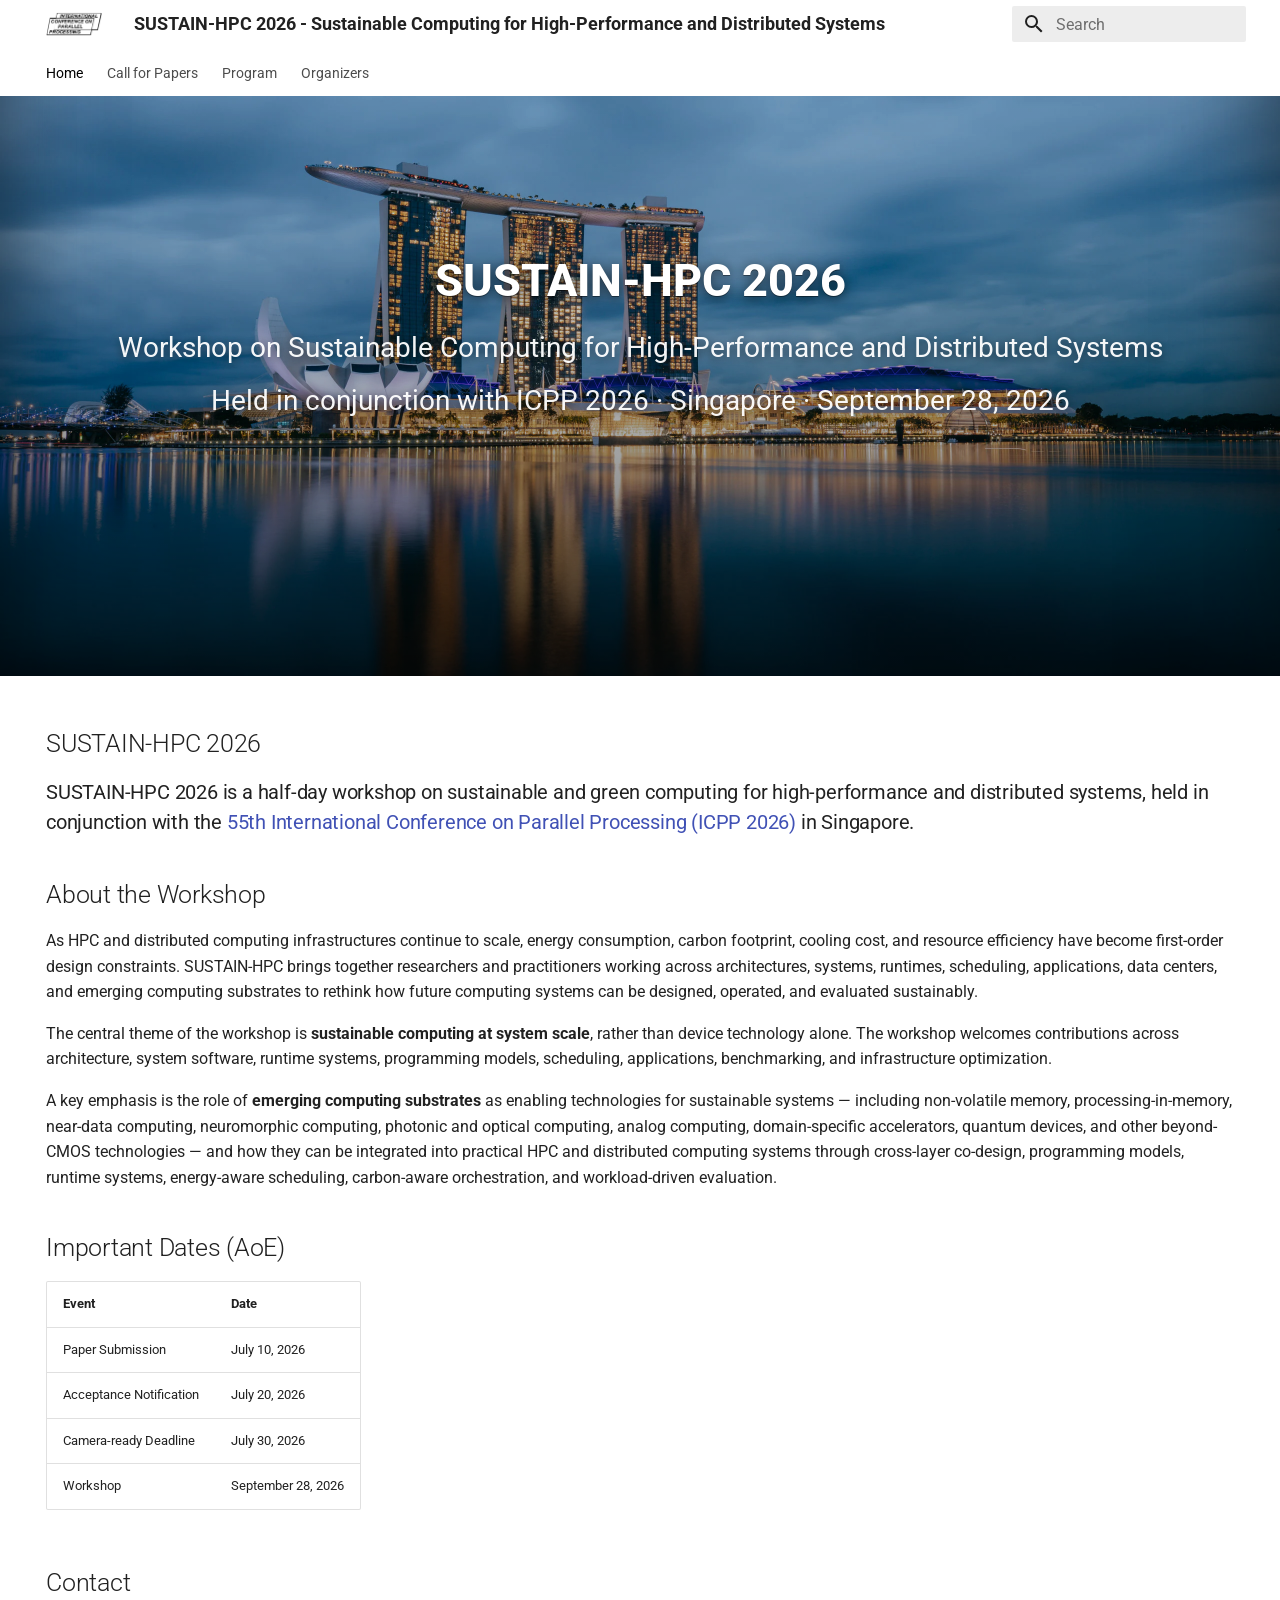
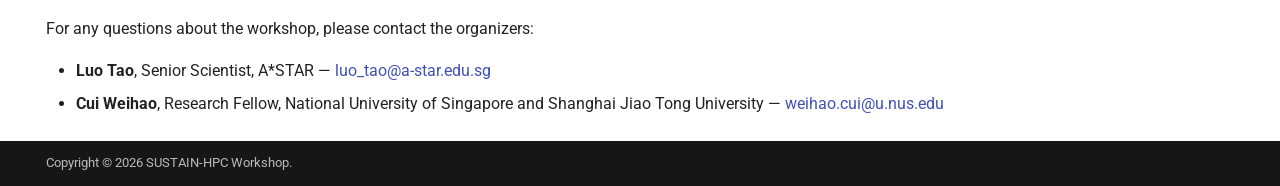
==== index.html @ 3d24f6f0 "Deployed 20ced2f with MkDocs version: 1.6.1" ====
<!doctype html>
<html lang="en" class="no-js">
  <head>
    
      <meta charset="utf-8">
      <meta name="viewport" content="width=device-width,initial-scale=1">
      
        <meta name="description" content="SUSTAIN-HPC 2026 - Workshop on Sustainable Computing for High-Performance and Distributed Systems, held in conjunction with ICPP 2026 in Singapore.">
      
      
        <meta name="author" content="SUSTAIN-HPC 2026 Organizers">
      
      
        <link rel="canonical" href="https://icpp2026.github.io/sustain-hpc-2026/">
      
      
      
        <link rel="next" href="call-for-papers/">
      
      
      <link rel="icon" href="assets/logo.ico">
      <meta name="generator" content="mkdocs-1.6.1, mkdocs-material-9.6.21">
    
    
      
        <title>SUSTAIN-HPC 2026 - Sustainable Computing for High-Performance and Distributed Systems</title>
      
    
    
      <link rel="stylesheet" href="assets/stylesheets/main.2a3383ac.min.css">
      
        
        <link rel="stylesheet" href="assets/stylesheets/palette.06af60db.min.css">
      
      


    
    
      
    
    
      
        
        
        <link rel="preconnect" href="https://fonts.gstatic.com" crossorigin>
        <link rel="stylesheet" href="https://fonts.googleapis.com/css?family=Roboto:300,300i,400,400i,700,700i%7CRoboto+Mono:400,400i,700,700i&display=fallback">
        <style>:root{--md-text-font:"Roboto";--md-code-font:"Roboto Mono"}</style>
      
    
    
      <link rel="stylesheet" href="assets/stylesheets/extra.css">
    
    <script>__md_scope=new URL(".",location),__md_hash=e=>[...e].reduce(((e,_)=>(e<<5)-e+_.charCodeAt(0)),0),__md_get=(e,_=localStorage,t=__md_scope)=>JSON.parse(_.getItem(t.pathname+"."+e)),__md_set=(e,_,t=localStorage,a=__md_scope)=>{try{t.setItem(a.pathname+"."+e,JSON.stringify(_))}catch(e){}}</script>
    
      

    
    
    
  
  
  <link rel="canonical" href="https://icpp2026.github.io/sustain-hpc-2026/" />

  
  <meta http-equiv="content-language" content="en" />
  <link rel="alternate" hreflang="en" href="https://icpp2026.github.io/sustain-hpc-2026/" />

  
  <meta name="description" content="SUSTAIN-HPC 2026 - Workshop on Sustainable Computing for High-Performance and Distributed Systems, held in conjunction with ICPP 2026 in Singapore." />
  <meta name="keywords" content="SUSTAIN-HPC, SUSTAIN-HPC 2026, sustainable computing, green computing, HPC, high performance computing, distributed systems, energy-efficient computing, carbon-aware computing, ICPP 2026, Singapore 2026" />
  <meta name="author" content="SUSTAIN-HPC 2026 Organizers" />
  <meta name="robots" content="index, follow, max-image-preview:large, max-snippet:-1, max-video-preview:-1" />

  
  <meta property="og:type" content="website" />
  <meta property="og:url" content="https://icpp2026.github.io/sustain-hpc-2026/" />
  <meta property="og:title" content="SUSTAIN-HPC 2026 - Sustainable Computing for High-Performance and Distributed Systems" />
  <meta property="og:description" content="SUSTAIN-HPC 2026 - Workshop on Sustainable Computing for High-Performance and Distributed Systems, held in conjunction with ICPP 2026 in Singapore." />
  <meta property="og:image" content="https://icpp2026.github.io/sustain-hpc-2026/assets/logo.png" />
  <meta property="og:site_name" content="SUSTAIN-HPC 2026" />
  <meta property="og:locale" content="en_US" />

  
  <meta name="twitter:card" content="summary_large_image" />
  <meta name="twitter:url" content="https://icpp2026.github.io/sustain-hpc-2026/" />
  <meta name="twitter:title" content="SUSTAIN-HPC 2026 - Sustainable Computing for High-Performance and Distributed Systems" />
  <meta name="twitter:description" content="SUSTAIN-HPC 2026 - Workshop on Sustainable Computing for High-Performance and Distributed Systems, held in conjunction with ICPP 2026 in Singapore." />
  <meta name="twitter:image" content="https://icpp2026.github.io/sustain-hpc-2026/assets/logo.png" />

  </head>
  
  
    
    
    
    
    
    <body dir="ltr" data-md-color-scheme="default" data-md-color-primary="white" data-md-color-accent="indigo">
  
    
    <input class="md-toggle" data-md-toggle="drawer" type="checkbox" id="__drawer" autocomplete="off">
    <input class="md-toggle" data-md-toggle="search" type="checkbox" id="__search" autocomplete="off">
    <label class="md-overlay" for="__drawer"></label>
    <div data-md-component="skip">
      
        
        <a href="#sustain-hpc-2026" class="md-skip">
          Skip to content
        </a>
      
    </div>
    <div data-md-component="announce">
      
    </div>
    
    
      

  

<header class="md-header md-header--shadow md-header--lifted" data-md-component="header">
  <nav class="md-header__inner md-grid" aria-label="Header">
    <a href="." title="SUSTAIN-HPC 2026 - Sustainable Computing for High-Performance and Distributed Systems" class="md-header__button md-logo" aria-label="SUSTAIN-HPC 2026 - Sustainable Computing for High-Performance and Distributed Systems" data-md-component="logo">
      
  <img src="assets/logo.png" alt="logo">

    </a>
    <label class="md-header__button md-icon" for="__drawer">
      
      <svg xmlns="http://www.w3.org/2000/svg" viewBox="0 0 24 24"><path d="M3 6h18v2H3zm0 5h18v2H3zm0 5h18v2H3z"/></svg>
    </label>
    <div class="md-header__title" data-md-component="header-title">
      <div class="md-header__ellipsis">
        <div class="md-header__topic">
          <span class="md-ellipsis">
            SUSTAIN-HPC 2026 - Sustainable Computing for High-Performance and Distributed Systems
          </span>
        </div>
        <div class="md-header__topic" data-md-component="header-topic">
          <span class="md-ellipsis">
            
              Home
            
          </span>
        </div>
      </div>
    </div>
    
      
    
    
    
    
      
      
        <label class="md-header__button md-icon" for="__search">
          
          <svg xmlns="http://www.w3.org/2000/svg" viewBox="0 0 24 24"><path d="M9.5 3A6.5 6.5 0 0 1 16 9.5c0 1.61-.59 3.09-1.56 4.23l.27.27h.79l5 5-1.5 1.5-5-5v-.79l-.27-.27A6.52 6.52 0 0 1 9.5 16 6.5 6.5 0 0 1 3 9.5 6.5 6.5 0 0 1 9.5 3m0 2C7 5 5 7 5 9.5S7 14 9.5 14 14 12 14 9.5 12 5 9.5 5"/></svg>
        </label>
        <div class="md-search" data-md-component="search" role="dialog">
  <label class="md-search__overlay" for="__search"></label>
  <div class="md-search__inner" role="search">
    <form class="md-search__form" name="search">
      <input type="text" class="md-search__input" name="query" aria-label="Search" placeholder="Search" autocapitalize="off" autocorrect="off" autocomplete="off" spellcheck="false" data-md-component="search-query" required>
      <label class="md-search__icon md-icon" for="__search">
        
        <svg xmlns="http://www.w3.org/2000/svg" viewBox="0 0 24 24"><path d="M9.5 3A6.5 6.5 0 0 1 16 9.5c0 1.61-.59 3.09-1.56 4.23l.27.27h.79l5 5-1.5 1.5-5-5v-.79l-.27-.27A6.52 6.52 0 0 1 9.5 16 6.5 6.5 0 0 1 3 9.5 6.5 6.5 0 0 1 9.5 3m0 2C7 5 5 7 5 9.5S7 14 9.5 14 14 12 14 9.5 12 5 9.5 5"/></svg>
        
        <svg xmlns="http://www.w3.org/2000/svg" viewBox="0 0 24 24"><path d="M20 11v2H8l5.5 5.5-1.42 1.42L4.16 12l7.92-7.92L13.5 5.5 8 11z"/></svg>
      </label>
      <nav class="md-search__options" aria-label="Search">
        
        <button type="reset" class="md-search__icon md-icon" title="Clear" aria-label="Clear" tabindex="-1">
          
          <svg xmlns="http://www.w3.org/2000/svg" viewBox="0 0 24 24"><path d="M19 6.41 17.59 5 12 10.59 6.41 5 5 6.41 10.59 12 5 17.59 6.41 19 12 13.41 17.59 19 19 17.59 13.41 12z"/></svg>
        </button>
      </nav>
      
        <div class="md-search__suggest" data-md-component="search-suggest"></div>
      
    </form>
    <div class="md-search__output">
      <div class="md-search__scrollwrap" tabindex="0" data-md-scrollfix>
        <div class="md-search-result" data-md-component="search-result">
          <div class="md-search-result__meta">
            Initializing search
          </div>
          <ol class="md-search-result__list" role="presentation"></ol>
        </div>
      </div>
    </div>
  </div>
</div>
      
    
    
  </nav>
  
    
      
<nav class="md-tabs" aria-label="Tabs" data-md-component="tabs">
  <div class="md-grid">
    <ul class="md-tabs__list">
      
        
  
  
  
    
  
  
    <li class="md-tabs__item md-tabs__item--active">
      <a href="." class="md-tabs__link">
        
  
  
    
  
  Home

      </a>
    </li>
  

      
        
  
  
  
  
    <li class="md-tabs__item">
      <a href="call-for-papers/" class="md-tabs__link">
        
  
  
    
  
  Call for Papers

      </a>
    </li>
  

      
        
  
  
  
  
    <li class="md-tabs__item">
      <a href="program/" class="md-tabs__link">
        
  
  
    
  
  Program

      </a>
    </li>
  

      
        
  
  
  
  
    <li class="md-tabs__item">
      <a href="organizers/" class="md-tabs__link">
        
  
  
    
  
  Organizers

      </a>
    </li>
  

      
    </ul>
  </div>
</nav>
    
  
</header>
    
    <div class="md-container" data-md-component="container">
      
      
  
        
      
  <style>
    .md-tabs {
      color: black;
      background-color: initial;
      border-bottom: none !important;
    }
  </style>
  <section class="hero">
    <img class="hero__image" src="assets/imgs/hero1.webp" alt="SUSTAIN-HPC 2026 hero image" />
    <div class="hero__overlay">
      <h1 class="hero__title">SUSTAIN-HPC 2026</h1>
      <p class="hero__subtitle">Workshop on Sustainable Computing for High-Performance and Distributed Systems</p>
      <p class="hero__subtitle">Held in conjunction with ICPP 2026 &middot; Singapore &middot; September 28, 2026</p>
    </div>
  </section>

      <main class="md-main" data-md-component="main">
        <div class="md-main__inner md-grid">
          
            
              
                
              
              <div class="md-sidebar md-sidebar--primary" data-md-component="sidebar" data-md-type="navigation" hidden>
                <div class="md-sidebar__scrollwrap">
                  <div class="md-sidebar__inner">
                    


  


<nav class="md-nav md-nav--primary md-nav--lifted" aria-label="Navigation" data-md-level="0">
  <label class="md-nav__title" for="__drawer">
    <a href="." title="SUSTAIN-HPC 2026 - Sustainable Computing for High-Performance and Distributed Systems" class="md-nav__button md-logo" aria-label="SUSTAIN-HPC 2026 - Sustainable Computing for High-Performance and Distributed Systems" data-md-component="logo">
      
  <img src="assets/logo.png" alt="logo">

    </a>
    SUSTAIN-HPC 2026 - Sustainable Computing for High-Performance and Distributed Systems
  </label>
  
  <ul class="md-nav__list" data-md-scrollfix>
    
      
      
  
  
    
  
  
  
    <li class="md-nav__item md-nav__item--active">
      
      <input class="md-nav__toggle md-toggle" type="checkbox" id="__toc">
      
      
      
        <label class="md-nav__link md-nav__link--active" for="__toc">
          
  
  
  <span class="md-ellipsis">
    Home
    
  </span>
  

          <span class="md-nav__icon md-icon"></span>
        </label>
      
      <a href="." class="md-nav__link md-nav__link--active">
        
  
  
  <span class="md-ellipsis">
    Home
    
  </span>
  

      </a>
      
        

<nav class="md-nav md-nav--secondary" aria-label="Table of contents">
  
  
  
  
    <label class="md-nav__title" for="__toc">
      <span class="md-nav__icon md-icon"></span>
      Table of contents
    </label>
    <ul class="md-nav__list" data-md-component="toc" data-md-scrollfix>
      
        <li class="md-nav__item">
  <a href="#sustain-hpc-2026" class="md-nav__link">
    <span class="md-ellipsis">
      SUSTAIN-HPC 2026
    </span>
  </a>
  
    <nav class="md-nav" aria-label="SUSTAIN-HPC 2026">
      <ul class="md-nav__list">
        
          <li class="md-nav__item">
  <a href="#[base64]" class="md-nav__link">
    <span class="md-ellipsis">
      SUSTAIN-HPC 2026 is a half-day workshop on sustainable and green computing for high-performance and distributed systems, held in conjunction with the 55th International Conference on Parallel Processing (ICPP 2026) in Singapore.
    </span>
  </a>
  
</li>
        
      </ul>
    </nav>
  
</li>
      
        <li class="md-nav__item">
  <a href="#about-the-workshop" class="md-nav__link">
    <span class="md-ellipsis">
      About the Workshop
    </span>
  </a>
  
</li>
      
        <li class="md-nav__item">
  <a href="#important-dates-aoe" class="md-nav__link">
    <span class="md-ellipsis">
      Important Dates (AoE)
    </span>
  </a>
  
</li>
      
        <li class="md-nav__item">
  <a href="#contact" class="md-nav__link">
    <span class="md-ellipsis">
      Contact
    </span>
  </a>
  
</li>
      
    </ul>
  
</nav>
      
    </li>
  

    
      
      
  
  
  
  
    <li class="md-nav__item">
      <a href="call-for-papers/" class="md-nav__link">
        
  
  
  <span class="md-ellipsis">
    Call for Papers
    
  </span>
  

      </a>
    </li>
  

    
      
      
  
  
  
  
    <li class="md-nav__item">
      <a href="program/" class="md-nav__link">
        
  
  
  <span class="md-ellipsis">
    Program
    
  </span>
  

      </a>
    </li>
  

    
      
      
  
  
  
  
    <li class="md-nav__item">
      <a href="organizers/" class="md-nav__link">
        
  
  
  <span class="md-ellipsis">
    Organizers
    
  </span>
  

      </a>
    </li>
  

    
  </ul>
</nav>
                  </div>
                </div>
              </div>
            
            
              
                
              
              <div class="md-sidebar md-sidebar--secondary" data-md-component="sidebar" data-md-type="toc" hidden>
                <div class="md-sidebar__scrollwrap">
                  <div class="md-sidebar__inner">
                    

<nav class="md-nav md-nav--secondary" aria-label="Table of contents">
  
  
  
  
    <label class="md-nav__title" for="__toc">
      <span class="md-nav__icon md-icon"></span>
      Table of contents
    </label>
    <ul class="md-nav__list" data-md-component="toc" data-md-scrollfix>
      
        <li class="md-nav__item">
  <a href="#sustain-hpc-2026" class="md-nav__link">
    <span class="md-ellipsis">
      SUSTAIN-HPC 2026
    </span>
  </a>
  
    <nav class="md-nav" aria-label="SUSTAIN-HPC 2026">
      <ul class="md-nav__list">
        
          <li class="md-nav__item">
  <a href="#[base64]" class="md-nav__link">
    <span class="md-ellipsis">
      SUSTAIN-HPC 2026 is a half-day workshop on sustainable and green computing for high-performance and distributed systems, held in conjunction with the 55th International Conference on Parallel Processing (ICPP 2026) in Singapore.
    </span>
  </a>
  
</li>
        
      </ul>
    </nav>
  
</li>
      
        <li class="md-nav__item">
  <a href="#about-the-workshop" class="md-nav__link">
    <span class="md-ellipsis">
      About the Workshop
    </span>
  </a>
  
</li>
      
        <li class="md-nav__item">
  <a href="#important-dates-aoe" class="md-nav__link">
    <span class="md-ellipsis">
      Important Dates (AoE)
    </span>
  </a>
  
</li>
      
        <li class="md-nav__item">
  <a href="#contact" class="md-nav__link">
    <span class="md-ellipsis">
      Contact
    </span>
  </a>
  
</li>
      
    </ul>
  
</nav>
                  </div>
                </div>
              </div>
            
          
          
            <div class="md-content" data-md-component="content">
              <article class="md-content__inner md-typeset">
                
                  
  




  <h1>Home</h1>

<div>
<h2 class="landingpage-heading" id="sustain-hpc-2026">SUSTAIN-HPC 2026</h2>
<h3 id="[base64]">SUSTAIN-HPC 2026 is a half-day workshop on sustainable and green computing for high-performance and distributed systems, held in conjunction with the <a href="https://icpp2026.github.io/" target="_blank">55th International Conference on Parallel Processing (ICPP 2026)</a> in Singapore.</h3>
</div>
<div>
<h2 id="about-the-workshop">About the Workshop</h2>
<p>As HPC and distributed computing infrastructures continue to scale, energy consumption, carbon footprint, cooling cost, and resource efficiency have become first-order design constraints. SUSTAIN-HPC brings together researchers and practitioners working across architectures, systems, runtimes, scheduling, applications, data centers, and emerging computing substrates to rethink how future computing systems can be designed, operated, and evaluated sustainably.</p>
<p>The central theme of the workshop is <strong>sustainable computing at system scale</strong>, rather than device technology alone. The workshop welcomes contributions across architecture, system software, runtime systems, programming models, scheduling, applications, benchmarking, and infrastructure optimization.</p>
<p>A key emphasis is the role of <strong>emerging computing substrates</strong> as enabling technologies for sustainable systems — including non-volatile memory, processing-in-memory, near-data computing, neuromorphic computing, photonic and optical computing, analog computing, domain-specific accelerators, quantum devices, and other beyond-CMOS technologies — and how they can be integrated into practical HPC and distributed computing systems through cross-layer co-design, programming models, runtime systems, energy-aware scheduling, carbon-aware orchestration, and workload-driven evaluation.</p>
</div>
<div>
<h2 id="important-dates-aoe">Important Dates (AoE)</h2>
<table>
<thead>
<tr>
<th>Event</th>
<th>Date</th>
</tr>
</thead>
<tbody>
<tr>
<td>Paper Submission</td>
<td>July 10, 2026</td>
</tr>
<tr>
<td>Acceptance Notification</td>
<td>July 20, 2026</td>
</tr>
<tr>
<td>Camera-ready Deadline</td>
<td>July 30, 2026</td>
</tr>
<tr>
<td>Workshop</td>
<td>September 28, 2026</td>
</tr>
</tbody>
</table>
</div>
<div>
<h2 id="contact">Contact</h2>
<p>For any questions about the workshop, please contact the organizers:</p>
<ul>
<li><strong>Luo Tao</strong>, Senior Scientist, A*STAR — <a href="mailto:luo_tao@a-star.edu.sg">luo_tao@a-star.edu.sg</a></li>
<li><strong>Cui Weihao</strong>, Research Fellow, National University of Singapore and Shanghai Jiao Tong University — <a href="mailto:weihao.cui@u.nus.edu">weihao.cui@u.nus.edu</a></li>
</ul>
</div>







  
  




  



                
              </article>
            </div>
          
          
<script>var target=document.getElementById(location.hash.slice(1));target&&target.name&&(target.checked=target.name.startsWith("__tabbed_"))</script>
        </div>
        
          <button type="button" class="md-top md-icon" data-md-component="top" hidden>
  
  <svg xmlns="http://www.w3.org/2000/svg" viewBox="0 0 24 24"><path d="M13 20h-2V8l-5.5 5.5-1.42-1.42L12 4.16l7.92 7.92-1.42 1.42L13 8z"/></svg>
  Back to top
</button>
        
      </main>
      
  
        <footer class="md-footer">
  
  <div class="md-footer-meta md-typeset">
    <div class="md-footer-meta__inner md-grid">
      <div class="md-copyright">
  
    <div class="md-copyright__highlight">
      Copyright &copy; 2026 SUSTAIN-HPC Workshop.
    </div>
  
  
</div>
      
    </div>
  </div>
</footer>
      

    </div>
    <div class="md-dialog" data-md-component="dialog">
      <div class="md-dialog__inner md-typeset"></div>
    </div>
    
      <div class="md-progress" data-md-component="progress" role="progressbar"></div>
    
    
    
      
      <script id="__config" type="application/json">{"base": ".", "features": ["navigation.tabs", "navigation.sections", "navigation.expand", "navigation.path", "navigation.prune", "navigation.indexes", "navigation.tabs.sticky", "navigation.top", "navigation.instant", "navigation.instant.prefetch", "navigation.instant.progress", "search.suggest"], "search": "assets/javascripts/workers/search.973d3a69.min.js", "tags": null, "translations": {"clipboard.copied": "Copied to clipboard", "clipboard.copy": "Copy to clipboard", "search.result.more.one": "1 more on this page", "search.result.more.other": "# more on this page", "search.result.none": "No matching documents", "search.result.one": "1 matching document", "search.result.other": "# matching documents", "search.result.placeholder": "Type to start searching", "search.result.term.missing": "Missing", "select.version": "Select version"}, "version": null}</script>
    
    
      <script src="assets/javascripts/bundle.f55a23d4.min.js"></script>
      
    
  </body>
</html>
---- assets/stylesheets/main.2a3383ac.min.css ----
@charset "UTF-8";html{-webkit-text-size-adjust:none;-moz-text-size-adjust:none;text-size-adjust:none;box-sizing:border-box}*,:after,:before{box-sizing:inherit}@media (prefers-reduced-motion){*,:after,:before{transition:none!important}}body{margin:0}a,button,input,label{-webkit-tap-highlight-color:transparent}a{color:inherit;text-decoration:none}hr{border:0;box-sizing:initial;display:block;height:.05rem;overflow:visible;padding:0}small{font-size:80%}sub,sup{line-height:1em}img{border-style:none}table{border-collapse:initial;border-spacing:0}td,th{font-weight:400;vertical-align:top}button{background:#0000;border:0;font-family:inherit;font-size:inherit;margin:0;padding:0}input{border:0;outline:none}:root{--md-primary-fg-color:#4051b5;--md-primary-fg-color--light:#5d6cc0;--md-primary-fg-color--dark:#303fa1;--md-primary-bg-color:#fff;--md-primary-bg-color--light:#ffffffb3;--md-accent-fg-color:#526cfe;--md-accent-fg-color--transparent:#526cfe1a;--md-accent-bg-color:#fff;--md-accent-bg-color--light:#ffffffb3}[data-md-color-scheme=default]{color-scheme:light}[data-md-color-scheme=default] img[src$="#gh-dark-mode-only"],[data-md-color-scheme=default] img[src$="#only-dark"]{display:none}:root,[data-md-color-scheme=default]{--md-hue:225deg;--md-default-fg-color:#000000de;--md-default-fg-color--light:#0000008a;--md-default-fg-color--lighter:#00000052;--md-default-fg-color--lightest:#00000012;--md-default-bg-color:#fff;--md-default-bg-color--light:#ffffffb3;--md-default-bg-color--lighter:#ffffff4d;--md-default-bg-color--lightest:#ffffff1f;--md-code-fg-color:#36464e;--md-code-bg-color:#f5f5f5;--md-code-hl-color:#4287ff;--md-code-hl-color--light:#4287ff1a;--md-code-hl-number-color:#d52a2a;--md-code-hl-special-color:#db1457;--md-code-hl-function-color:#a846b9;--md-code-hl-constant-color:#6e59d9;--md-code-hl-keyword-color:#3f6ec6;--md-code-hl-string-color:#1c7d4d;--md-code-hl-name-color:var(--md-code-fg-color);--md-code-hl-operator-color:var(--md-default-fg-color--light);--md-code-hl-punctuation-color:var(--md-default-fg-color--light);--md-code-hl-comment-color:var(--md-default-fg-color--light);--md-code-hl-generic-color:var(--md-default-fg-color--light);--md-code-hl-variable-color:var(--md-default-fg-color--light);--md-typeset-color:var(--md-default-fg-color);--md-typeset-a-color:var(--md-primary-fg-color);--md-typeset-del-color:#f5503d26;--md-typeset-ins-color:#0bd57026;--md-typeset-kbd-color:#fafafa;--md-typeset-kbd-accent-color:#fff;--md-typeset-kbd-border-color:#b8b8b8;--md-typeset-mark-color:#ffff0080;--md-typeset-table-color:#0000001f;--md-typeset-table-color--light:rgba(0,0,0,.035);--md-admonition-fg-color:var(--md-default-fg-color);--md-admonition-bg-color:var(--md-default-bg-color);--md-warning-fg-color:#000000de;--md-warning-bg-color:#ff9;--md-footer-fg-color:#fff;--md-footer-fg-color--light:#ffffffb3;--md-footer-fg-color--lighter:#ffffff73;--md-footer-bg-color:#000000de;--md-footer-bg-color--dark:#00000052;--md-shadow-z1:0 0.2rem 0.5rem #0000000d,0 0 0.05rem #0000001a;--md-shadow-z2:0 0.2rem 0.5rem #0000001a,0 0 0.05rem #00000040;--md-shadow-z3:0 0.2rem 0.5rem #0003,0 0 0.05rem #00000059}.md-icon svg{fill:currentcolor;display:block;height:1.2rem;width:1.2rem}body{-webkit-font-smoothing:antialiased;-moz-osx-font-smoothing:grayscale;--md-text-font-family:var(--md-text-font,_),-apple-system,BlinkMacSystemFont,Helvetica,Arial,sans-serif;--md-code-font-family:var(--md-code-font,_),SFMono-Regular,Consolas,Menlo,monospace}aside,body,input{font-feature-settings:"kern","liga";color:var(--md-typeset-color);font-family:var(--md-text-font-family)}code,kbd,pre{font-feature-settings:"kern";font-family:var(--md-code-font-family)}:root{--md-typeset-table-sort-icon:url('data:image/svg+xml;charset=utf-8,<svg xmlns="http://www.w3.org/2000/svg" viewBox="0 0 24 24"><path d="m18 21-4-4h3V7h-3l4-4 4 4h-3v10h3M2 19v-2h10v2M2 13v-2h7v2M2 7V5h4v2z"/></svg>');--md-typeset-table-sort-icon--asc:url('data:image/svg+xml;charset=utf-8,<svg xmlns="http://www.w3.org/2000/svg" viewBox="0 0 24 24"><path d="M19 17h3l-4 4-4-4h3V3h2M2 17h10v2H2M6 5v2H2V5m0 6h7v2H2z"/></svg>');--md-typeset-table-sort-icon--desc:url('data:image/svg+xml;charset=utf-8,<svg xmlns="http://www.w3.org/2000/svg" viewBox="0 0 24 24"><path d="M19 7h3l-4-4-4 4h3v14h2M2 17h10v2H2M6 5v2H2V5m0 6h7v2H2z"/></svg>')}.md-typeset{-webkit-print-color-adjust:exact;color-adjust:exact;font-size:.8rem;line-height:1.6;overflow-wrap:break-word}@media print{.md-typeset{font-size:.68rem}}.md-typeset blockquote,.md-typeset dl,.md-typeset figure,.md-typeset ol,.md-typeset pre,.md-typeset ul{margin-bottom:1em;margin-top:1em}.md-typeset h1{color:var(--md-default-fg-color--light);font-size:2em;line-height:1.3;margin:0 0 1.25em}.md-typeset h1,.md-typeset h2{font-weight:300;letter-spacing:-.01em}.md-typeset h2{font-size:1.5625em;line-height:1.4;margin:1.6em 0 .64em}.md-typeset h3{font-size:1.25em;font-weight:400;letter-spacing:-.01em;line-height:1.5;margin:1.6em 0 .8em}.md-typeset h2+h3{margin-top:.8em}.md-typeset h4{font-weight:700;letter-spacing:-.01em;margin:1em 0}.md-typeset h5,.md-typeset h6{color:var(--md-default-fg-color--light);font-size:.8em;font-weight:700;letter-spacing:-.01em;margin:1.25em 0}.md-typeset h5{text-transform:uppercase}.md-typeset h5 code{text-transform:none}.md-typeset hr{border-bottom:.05rem solid var(--md-default-fg-color--lightest);display:flow-root;margin:1.5em 0}.md-typeset a{color:var(--md-typeset-a-color);word-break:break-word}.md-typeset a,.md-typeset a:before{transition:color 125ms}.md-typeset a:focus,.md-typeset a:hover{color:var(--md-accent-fg-color)}.md-typeset a:focus code,.md-typeset a:hover code{background-color:var(--md-accent-fg-color--transparent)}.md-typeset a code{color:currentcolor;transition:background-color 125ms}.md-typeset a.focus-visible{outline-color:var(--md-accent-fg-color);outline-offset:.2rem}.md-typeset code,.md-typeset kbd,.md-typeset pre{color:var(--md-code-fg-color);direction:ltr;font-variant-ligatures:none}@media print{.md-typeset code,.md-typeset kbd,.md-typeset pre{white-space:pre-wrap}}.md-typeset code{background-color:var(--md-code-bg-color);border-radius:.1rem;-webkit-box-decoration-break:clone;box-decoration-break:clone;font-size:.85em;padding:0 .2941176471em;word-break:break-word}.md-typeset code:not(.focus-visible){-webkit-tap-highlight-color:transparent;outline:none}.md-typeset pre{display:flow-root;line-height:1.4;position:relative}.md-typeset pre>code{-webkit-box-decoration-break:slice;box-decoration-break:slice;box-shadow:none;display:block;margin:0;outline-color:var(--md-accent-fg-color);overflow:auto;padding:.7720588235em 1.1764705882em;scrollbar-color:var(--md-default-fg-color--lighter) #0000;scrollbar-width:thin;touch-action:auto;word-break:normal}.md-typeset pre>code:hover{scrollbar-color:var(--md-accent-fg-color) #0000}.md-typeset pre>code::-webkit-scrollbar{height:.2rem;width:.2rem}.md-typeset pre>code::-webkit-scrollbar-thumb{background-color:var(--md-default-fg-color--lighter)}.md-typeset pre>code::-webkit-scrollbar-thumb:hover{background-color:var(--md-accent-fg-color)}.md-typeset kbd{background-color:var(--md-typeset-kbd-color);border-radius:.1rem;box-shadow:0 .1rem 0 .05rem var(--md-typeset-kbd-border-color),0 .1rem 0 var(--md-typeset-kbd-border-color),0 -.1rem .2rem var(--md-typeset-kbd-accent-color) inset;color:var(--md-default-fg-color);display:inline-block;font-size:.75em;padding:0 .6666666667em;vertical-align:text-top;word-break:break-word}.md-typeset mark{background-color:var(--md-typeset-mark-color);-webkit-box-decoration-break:clone;box-decoration-break:clone;color:inherit;word-break:break-word}.md-typeset abbr{border-bottom:.05rem dotted var(--md-default-fg-color--light);cursor:help;text-decoration:none}.md-typeset small{opacity:.75}[dir=ltr] .md-typeset sub,[dir=ltr] .md-typeset sup{margin-left:.078125em}[dir=rtl] .md-typeset sub,[dir=rtl] .md-typeset sup{margin-right:.078125em}[dir=ltr] .md-typeset blockquote{padding-left:.6rem}[dir=rtl] .md-typeset blockquote{padding-right:.6rem}[dir=ltr] .md-typeset blockquote{border-left:.2rem solid var(--md-default-fg-color--lighter)}[dir=rtl] .md-typeset blockquote{border-right:.2rem solid var(--md-default-fg-color--lighter)}.md-typeset blockquote{color:var(--md-default-fg-color--light);margin-left:0;margin-right:0}.md-typeset ul{list-style-type:disc}.md-typeset ul[type]{list-style-type:revert-layer}[dir=ltr] .md-typeset ol,[dir=ltr] .md-typeset ul{margin-left:.625em}[dir=rtl] .md-typeset ol,[dir=rtl] .md-typeset ul{margin-right:.625em}.md-typeset ol,.md-typeset ul{padding:0}.md-typeset ol:not([hidden]),.md-typeset ul:not([hidden]){display:flow-root}.md-typeset ol ol,.md-typeset ul ol{list-style-type:lower-alpha}.md-typeset ol ol ol,.md-typeset ul ol ol{list-style-type:lower-roman}.md-typeset ol ol ol ol,.md-typeset ul ol ol ol{list-style-type:upper-alpha}.md-typeset ol ol ol ol ol,.md-typeset ul ol ol ol ol{list-style-type:upper-roman}.md-typeset ol[type],.md-typeset ul[type]{list-style-type:revert-layer}[dir=ltr] .md-typeset ol li,[dir=ltr] .md-typeset ul li{margin-left:1.25em}[dir=rtl] .md-typeset ol li,[dir=rtl] .md-typeset ul li{margin-right:1.25em}.md-typeset ol li,.md-typeset ul li{margin-bottom:.5em}.md-typeset ol li blockquote,.md-typeset ol li p,.md-typeset ul li blockquote,.md-typeset ul li p{margin:.5em 0}.md-typeset ol li:last-child,.md-typeset ul li:last-child{margin-bottom:0}[dir=ltr] .md-typeset ol li ol,[dir=ltr] .md-typeset ol li ul,[dir=ltr] .md-typeset ul li ol,[dir=ltr] .md-typeset ul li ul{margin-left:.625em}[dir=rtl] .md-typeset ol li ol,[dir=rtl] .md-typeset ol li ul,[dir=rtl] .md-typeset ul li ol,[dir=rtl] .md-typeset ul li ul{margin-right:.625em}.md-typeset ol li ol,.md-typeset ol li ul,.md-typeset ul li ol,.md-typeset ul li ul{margin-bottom:.5em;margin-top:.5em}[dir=ltr] .md-typeset dd{margin-left:1.875em}[dir=rtl] .md-typeset dd{margin-right:1.875em}.md-typeset dd{margin-bottom:1.5em;margin-top:1em}.md-typeset img,.md-typeset svg,.md-typeset video{height:auto;max-width:100%}.md-typeset img[align=left]{margin:1em 1em 1em 0}.md-typeset img[align=right]{margin:1em 0 1em 1em}.md-typeset img[align]:only-child{margin-top:0}.md-typeset figure{display:flow-root;margin:1em auto;max-width:100%;text-align:center;width:-moz-fit-content;width:fit-content}.md-typeset figure img{display:block;margin:0 auto}.md-typeset figcaption{font-style:italic;margin:1em auto;max-width:24rem}.md-typeset iframe{max-width:100%}.md-typeset table:not([class]){background-color:var(--md-default-bg-color);border:.05rem solid var(--md-typeset-table-color);border-radius:.1rem;display:inline-block;font-size:.64rem;max-width:100%;overflow:auto;touch-action:auto}@media print{.md-typeset table:not([class]){display:table}}.md-typeset table:not([class])+*{margin-top:1.5em}.md-typeset table:not([class]) td>:first-child,.md-typeset table:not([class]) th>:first-child{margin-top:0}.md-typeset table:not([class]) td>:last-child,.md-typeset table:not([class]) th>:last-child{margin-bottom:0}.md-typeset table:not([class]) td:not([align]),.md-typeset table:not([class]) th:not([align]){text-align:left}[dir=rtl] .md-typeset table:not([class]) td:not([align]),[dir=rtl] .md-typeset table:not([class]) th:not([align]){text-align:right}.md-typeset table:not([class]) th{font-weight:700;min-width:5rem;padding:.9375em 1.25em;vertical-align:top}.md-typeset table:not([class]) td{border-top:.05rem solid var(--md-typeset-table-color);padding:.9375em 1.25em;vertical-align:top}.md-typeset table:not([class]) tbody tr{transition:background-color 125ms}.md-typeset table:not([class]) tbody tr:hover{background-color:var(--md-typeset-table-color--light);box-shadow:0 .05rem 0 var(--md-default-bg-color) inset}.md-typeset table:not([class]) a{word-break:normal}.md-typeset table th[role=columnheader]{cursor:pointer}[dir=ltr] .md-typeset table th[role=columnheader]:after{margin-left:.5em}[dir=rtl] .md-typeset table th[role=columnheader]:after{margin-right:.5em}.md-typeset table th[role=columnheader]:after{content:"";display:inline-block;height:1.2em;-webkit-mask-image:var(--md-typeset-table-sort-icon);mask-image:var(--md-typeset-table-sort-icon);-webkit-mask-repeat:no-repeat;mask-repeat:no-repeat;-webkit-mask-size:contain;mask-size:contain;transition:background-color 125ms;vertical-align:text-bottom;width:1.2em}.md-typeset table th[role=columnheader]:hover:after{background-color:var(--md-default-fg-color--lighter)}.md-typeset table th[role=columnheader][aria-sort=ascending]:after{background-color:var(--md-default-fg-color--light);-webkit-mask-image:var(--md-typeset-table-sort-icon--asc);mask-image:var(--md-typeset-table-sort-icon--asc)}.md-typeset table th[role=columnheader][aria-sort=descending]:after{background-color:var(--md-default-fg-color--light);-webkit-mask-image:var(--md-typeset-table-sort-icon--desc);mask-image:var(--md-typeset-table-sort-icon--desc)}.md-typeset__scrollwrap{margin:1em -.8rem;overflow-x:auto;touch-action:auto}.md-typeset__table{display:inline-block;margin-bottom:.5em;padding:0 .8rem}@media print{.md-typeset__table{display:block}}html .md-typeset__table table{display:table;margin:0;overflow:hidden;width:100%}@media screen and (max-width:44.984375em){.md-content__inner>pre{margin:1em -.8rem}.md-content__inner>pre code{border-radius:0}}.md-typeset .md-author{border-radius:100%;display:block;flex-shrink:0;height:1.6rem;overflow:hidden;position:relative;transition:color 125ms,transform 125ms;width:1.6rem}.md-typeset .md-author img{display:block}.md-typeset .md-author--more{background:var(--md-default-fg-color--lightest);color:var(--md-default-fg-color--lighter);font-size:.6rem;font-weight:700;line-height:1.6rem;text-align:center}.md-typeset .md-author--long{height:2.4rem;width:2.4rem}.md-typeset a.md-author{transform:scale(1)}.md-typeset a.md-author img{border-radius:100%;filter:grayscale(100%) opacity(75%);transition:filter 125ms}.md-typeset a.md-author:focus,.md-typeset a.md-author:hover{transform:scale(1.1);z-index:1}.md-typeset a.md-author:focus img,.md-typeset a.md-author:hover img{filter:grayscale(0)}.md-banner{background-color:var(--md-footer-bg-color);color:var(--md-footer-fg-color);overflow:auto}@media print{.md-banner{display:none}}.md-banner--warning{background-color:var(--md-warning-bg-color);color:var(--md-warning-fg-color)}.md-banner__inner{font-size:.7rem;margin:.6rem auto;padding:0 .8rem}[dir=ltr] .md-banner__button{float:right}[dir=rtl] .md-banner__button{float:left}.md-banner__button{color:inherit;cursor:pointer;transition:opacity .25s}.no-js .md-banner__button{display:none}.md-banner__button:hover{opacity:.7}html{font-size:125%;height:100%;overflow-x:hidden}@media screen and (min-width:100em){html{font-size:137.5%}}@media screen and (min-width:125em){html{font-size:150%}}body{background-color:var(--md-default-bg-color);display:flex;flex-direction:column;font-size:.5rem;min-height:100%;position:relative;width:100%}@media print{body{display:block}}@media screen and (max-width:59.984375em){body[data-md-scrolllock]{position:fixed}}.md-grid{margin-left:auto;margin-right:auto;max-width:61rem}.md-container{display:flex;flex-direction:column;flex-grow:1}@media print{.md-container{display:block}}.md-main{flex-grow:1}.md-main__inner{display:flex;height:100%;margin-top:1.5rem}.md-ellipsis{overflow:hidden;text-overflow:ellipsis}.md-toggle{display:none}.md-option{height:0;opacity:0;position:absolute;width:0}.md-option:checked+label:not([hidden]){display:block}.md-option.focus-visible+label{outline-color:var(--md-accent-fg-color);outline-style:auto}.md-skip{background-color:var(--md-default-fg-color);border-radius:.1rem;color:var(--md-default-bg-color);font-size:.64rem;margin:.5rem;opacity:0;outline-color:var(--md-accent-fg-color);padding:.3rem .5rem;position:fixed;transform:translateY(.4rem);z-index:-1}.md-skip:focus{opacity:1;transform:translateY(0);transition:transform .25s cubic-bezier(.4,0,.2,1),opacity 175ms 75ms;z-index:10}@page{margin:25mm}:root{--md-clipboard-icon:url('data:image/svg+xml;charset=utf-8,<svg xmlns="http://www.w3.org/2000/svg" viewBox="0 0 24 24"><path d="M19 21H8V7h11m0-2H8a2 2 0 0 0-2 2v14a2 2 0 0 0 2 2h11a2 2 0 0 0 2-2V7a2 2 0 0 0-2-2m-3-4H4a2 2 0 0 0-2 2v14h2V3h12z"/></svg>')}.md-clipboard{border-radius:.1rem;color:var(--md-default-fg-color--lightest);cursor:pointer;height:1.5em;outline-color:var(--md-accent-fg-color);outline-offset:.1rem;position:absolute;right:.5em;top:.5em;transition:color .25s;width:1.5em;z-index:1}@media print{.md-clipboard{display:none}}.md-clipboard:not(.focus-visible){-webkit-tap-highlight-color:transparent;outline:none}:hover>.md-clipboard{color:var(--md-default-fg-color--light)}.md-clipboard:focus,.md-clipboard:hover{color:var(--md-accent-fg-color)}.md-clipboard:after{background-color:currentcolor;content:"";display:block;height:1.125em;margin:0 auto;-webkit-mask-image:var(--md-clipboard-icon);mask-image:var(--md-clipboard-icon);-webkit-mask-position:center;mask-position:center;-webkit-mask-repeat:no-repeat;mask-repeat:no-repeat;-webkit-mask-size:contain;mask-size:contain;width:1.125em}.md-clipboard--inline{cursor:pointer}.md-clipboard--inline code{transition:color .25s,background-color .25s}.md-clipboard--inline:focus code,.md-clipboard--inline:hover code{background-color:var(--md-accent-fg-color--transparent);color:var(--md-accent-fg-color)}.md-typeset .md-code__content{display:grid}@keyframes consent{0%{opacity:0;transform:translateY(100%)}to{opacity:1;transform:translateY(0)}}@keyframes overlay{0%{opacity:0}to{opacity:1}}.md-consent__overlay{animation:overlay .25s both;-webkit-backdrop-filter:blur(.1rem);backdrop-filter:blur(.1rem);background-color:#0000008a;height:100%;opacity:1;position:fixed;top:0;width:100%;z-index:5}.md-consent__inner{animation:consent .5s cubic-bezier(.1,.7,.1,1) both;background-color:var(--md-default-bg-color);border:0;border-radius:.1rem;bottom:0;box-shadow:0 0 .2rem #0000001a,0 .2rem .4rem #0003;max-height:100%;overflow:auto;padding:0;position:fixed;width:100%;z-index:5}.md-consent__form{padding:.8rem}.md-consent__settings{display:none;margin:1em 0}input:checked+.md-consent__settings{display:block}.md-consent__controls{margin-bottom:.8rem}.md-typeset .md-consent__controls .md-button{display:inline}@media screen and (max-width:44.984375em){.md-typeset .md-consent__controls .md-button{display:block;margin-top:.4rem;text-align:center;width:100%}}.md-consent label{cursor:pointer}.md-content{flex-grow:1;min-width:0}.md-content__inner{margin:0 .8rem 1.2rem;padding-top:.6rem}@media screen and (min-width:76.25em){[dir=ltr] .md-sidebar--primary:not([hidden])~.md-content>.md-content__inner{margin-left:1.2rem}[dir=ltr] .md-sidebar--secondary:not([hidden])~.md-content>.md-content__inner,[dir=rtl] .md-sidebar--primary:not([hidden])~.md-content>.md-content__inner{margin-right:1.2rem}[dir=rtl] .md-sidebar--secondary:not([hidden])~.md-content>.md-content__inner{margin-left:1.2rem}}.md-content__inner:before{content:"";display:block;height:.4rem}.md-content__inner>:last-child{margin-bottom:0}[dir=ltr] .md-content__button{float:right}[dir=rtl] .md-content__button{float:left}[dir=ltr] .md-content__button{margin-left:.4rem}[dir=rtl] .md-content__button{margin-right:.4rem}.md-content__button{margin:.4rem 0;padding:0}@media print{.md-content__button{display:none}}.md-typeset .md-content__button{color:var(--md-default-fg-color--lighter)}.md-content__button svg{display:inline;vertical-align:top}[dir=rtl] .md-content__button svg{transform:scaleX(-1)}[dir=ltr] .md-dialog{right:.8rem}[dir=rtl] .md-dialog{left:.8rem}.md-dialog{background-color:var(--md-default-fg-color);border-radius:.1rem;bottom:.8rem;box-shadow:var(--md-shadow-z3);min-width:11.1rem;opacity:0;padding:.4rem .6rem;pointer-events:none;position:fixed;transform:translateY(100%);transition:transform 0ms .4s,opacity .4s;z-index:4}@media print{.md-dialog{display:none}}.md-dialog--active{opacity:1;pointer-events:auto;transform:translateY(0);transition:transform .4s cubic-bezier(.075,.85,.175,1),opacity .4s}.md-dialog__inner{color:var(--md-default-bg-color);font-size:.7rem}.md-feedback{margin:2em 0 1em;text-align:center}.md-feedback fieldset{border:none;margin:0;padding:0}.md-feedback__title{font-weight:700;margin:1em auto}.md-feedback__inner{position:relative}.md-feedback__list{display:flex;flex-wrap:wrap;place-content:baseline center;position:relative}.md-feedback__list:hover .md-icon:not(:disabled){color:var(--md-default-fg-color--lighter)}:disabled .md-feedback__list{min-height:1.8rem}.md-feedback__icon{color:var(--md-default-fg-color--light);cursor:pointer;flex-shrink:0;margin:0 .1rem;transition:color 125ms}.md-feedback__icon:not(:disabled).md-icon:hover{color:var(--md-accent-fg-color)}.md-feedback__icon:disabled{color:var(--md-default-fg-color--lightest);pointer-events:none}.md-feedback__note{opacity:0;position:relative;transform:translateY(.4rem);transition:transform .4s cubic-bezier(.1,.7,.1,1),opacity .15s}.md-feedback__note>*{margin:0 auto;max-width:16rem}:disabled .md-feedback__note{opacity:1;transform:translateY(0)}@media print{.md-feedback{display:none}}.md-footer{background-color:var(--md-footer-bg-color);color:var(--md-footer-fg-color)}@media print{.md-footer{display:none}}.md-footer__inner{justify-content:space-between;overflow:auto;padding:.2rem}.md-footer__inner:not([hidden]){display:flex}.md-footer__link{align-items:end;display:flex;flex-grow:0.01;margin-bottom:.4rem;margin-top:1rem;max-width:100%;outline-color:var(--md-accent-fg-color);overflow:hidden;transition:opacity .25s}.md-footer__link:focus,.md-footer__link:hover{opacity:.7}[dir=rtl] .md-footer__link svg{transform:scaleX(-1)}@media screen and (max-width:44.984375em){.md-footer__link--prev{flex-shrink:0}.md-footer__link--prev .md-footer__title{display:none}}[dir=ltr] .md-footer__link--next{margin-left:auto}[dir=rtl] .md-footer__link--next{margin-right:auto}.md-footer__link--next{text-align:right}[dir=rtl] .md-footer__link--next{text-align:left}.md-footer__title{flex-grow:1;font-size:.9rem;margin-bottom:.7rem;max-width:calc(100% - 2.4rem);padding:0 1rem;white-space:nowrap}.md-footer__button{margin:.2rem;padding:.4rem}.md-footer__direction{font-size:.64rem;opacity:.7}.md-footer-meta{background-color:var(--md-footer-bg-color--dark)}.md-footer-meta__inner{display:flex;flex-wrap:wrap;justify-content:space-between;padding:.2rem}html .md-footer-meta.md-typeset a{color:var(--md-footer-fg-color--light)}html .md-footer-meta.md-typeset a:focus,html .md-footer-meta.md-typeset a:hover{color:var(--md-footer-fg-color)}.md-copyright{color:var(--md-footer-fg-color--lighter);font-size:.64rem;margin:auto .6rem;padding:.4rem 0;width:100%}@media screen and (min-width:45em){.md-copyright{width:auto}}.md-copyright__highlight{color:var(--md-footer-fg-color--light)}.md-social{display:inline-flex;gap:.2rem;margin:0 .4rem;padding:.2rem 0 .6rem}@media screen and (min-width:45em){.md-social{padding:.6rem 0}}.md-social__link{display:inline-block;height:1.6rem;text-align:center;width:1.6rem}.md-social__link:before{line-height:1.9}.md-social__link svg{fill:currentcolor;max-height:.8rem;vertical-align:-25%}.md-typeset .md-button{border:.1rem solid;border-radius:.1rem;color:var(--md-primary-fg-color);cursor:pointer;display:inline-block;font-weight:700;padding:.625em 2em;transition:color 125ms,background-color 125ms,border-color 125ms}.md-typeset .md-button--primary{background-color:var(--md-primary-fg-color);border-color:var(--md-primary-fg-color);color:var(--md-primary-bg-color)}.md-typeset .md-button:focus,.md-typeset .md-button:hover{background-color:var(--md-accent-fg-color);border-color:var(--md-accent-fg-color);color:var(--md-accent-bg-color)}[dir=ltr] .md-typeset .md-input{border-top-left-radius:.1rem}[dir=ltr] .md-typeset .md-input,[dir=rtl] .md-typeset .md-input{border-top-right-radius:.1rem}[dir=rtl] .md-typeset .md-input{border-top-left-radius:.1rem}.md-typeset .md-input{border-bottom:.1rem solid var(--md-default-fg-color--lighter);box-shadow:var(--md-shadow-z1);font-size:.8rem;height:1.8rem;padding:0 .6rem;transition:border .25s,box-shadow .25s}.md-typeset .md-input:focus,.md-typeset .md-input:hover{border-bottom-color:var(--md-accent-fg-color);box-shadow:var(--md-shadow-z2)}.md-typeset .md-input--stretch{width:100%}.md-header{background-color:var(--md-primary-fg-color);box-shadow:0 0 .2rem #0000,0 .2rem .4rem #0000;color:var(--md-primary-bg-color);display:block;left:0;position:sticky;right:0;top:0;z-index:4}@media print{.md-header{display:none}}.md-header[hidden]{transform:translateY(-100%);transition:transform .25s cubic-bezier(.8,0,.6,1),box-shadow .25s}.md-header--shadow{box-shadow:0 0 .2rem #0000001a,0 .2rem .4rem #0003;transition:transform .25s cubic-bezier(.1,.7,.1,1),box-shadow .25s}.md-header__inner{align-items:center;display:flex;padding:0 .2rem}.md-header__button{color:currentcolor;cursor:pointer;margin:.2rem;outline-color:var(--md-accent-fg-color);padding:.4rem;position:relative;transition:opacity .25s;vertical-align:middle;z-index:1}.md-header__button:hover{opacity:.7}.md-header__button:not([hidden]){display:inline-block}.md-header__button:not(.focus-visible){-webkit-tap-highlight-color:transparent;outline:none}.md-header__button.md-logo{margin:.2rem;padding:.4rem}@media screen and (max-width:76.234375em){.md-header__button.md-logo{display:none}}.md-header__button.md-logo img,.md-header__button.md-logo svg{fill:currentcolor;display:block;height:1.2rem;width:auto}@media screen and (min-width:60em){.md-header__button[for=__search]{display:none}}.no-js .md-header__button[for=__search]{display:none}[dir=rtl] .md-header__button[for=__search] svg{transform:scaleX(-1)}@media screen and (min-width:76.25em){.md-header__button[for=__drawer]{display:none}}.md-header__topic{display:flex;max-width:100%;position:absolute;transition:transform .4s cubic-bezier(.1,.7,.1,1),opacity .15s;white-space:nowrap}.md-header__topic+.md-header__topic{opacity:0;pointer-events:none;transform:translateX(1.25rem);transition:transform .4s cubic-bezier(1,.7,.1,.1),opacity .15s;z-index:-1}[dir=rtl] .md-header__topic+.md-header__topic{transform:translateX(-1.25rem)}.md-header__topic:first-child{font-weight:700}[dir=ltr] .md-header__title{margin-left:1rem;margin-right:.4rem}[dir=rtl] .md-header__title{margin-left:.4rem;margin-right:1rem}.md-header__title{flex-grow:1;font-size:.9rem;height:2.4rem;line-height:2.4rem}.md-header__title--active .md-header__topic{opacity:0;pointer-events:none;transform:translateX(-1.25rem);transition:transform .4s cubic-bezier(1,.7,.1,.1),opacity .15s;z-index:-1}[dir=rtl] .md-header__title--active .md-header__topic{transform:translateX(1.25rem)}.md-header__title--active .md-header__topic+.md-header__topic{opacity:1;pointer-events:auto;transform:translateX(0);transition:transform .4s cubic-bezier(.1,.7,.1,1),opacity .15s;z-index:0}.md-header__title>.md-header__ellipsis{height:100%;position:relative;width:100%}.md-header__option{display:flex;flex-shrink:0;max-width:100%;transition:max-width 0ms .25s,opacity .25s .25s;white-space:nowrap}[data-md-toggle=search]:checked~.md-header .md-header__option{max-width:0;opacity:0;transition:max-width 0ms,opacity 0ms}.md-header__option>input{bottom:0}.md-header__source{display:none}@media screen and (min-width:60em){[dir=ltr] .md-header__source{margin-left:1rem}[dir=rtl] .md-header__source{margin-right:1rem}.md-header__source{display:block;max-width:11.7rem;width:11.7rem}}@media screen and (min-width:76.25em){[dir=ltr] .md-header__source{margin-left:1.4rem}[dir=rtl] .md-header__source{margin-right:1.4rem}}.md-meta{color:var(--md-default-fg-color--light);font-size:.7rem;line-height:1.3}.md-meta__list{display:inline-flex;flex-wrap:wrap;list-style:none;margin:0;padding:0}.md-meta__item:not(:last-child):after{content:"·";margin-left:.2rem;margin-right:.2rem}.md-meta__link{color:var(--md-typeset-a-color)}.md-meta__link:focus,.md-meta__link:hover{color:var(--md-accent-fg-color)}.md-draft{background-color:#ff1744;border-radius:.125em;color:#fff;display:inline-block;font-weight:700;padding-left:.5714285714em;padding-right:.5714285714em}:root{--md-nav-icon--prev:url('data:image/svg+xml;charset=utf-8,<svg xmlns="http://www.w3.org/2000/svg" viewBox="0 0 24 24"><path d="M20 11v2H8l5.5 5.5-1.42 1.42L4.16 12l7.92-7.92L13.5 5.5 8 11z"/></svg>');--md-nav-icon--next:url('data:image/svg+xml;charset=utf-8,<svg xmlns="http://www.w3.org/2000/svg" viewBox="0 0 24 24"><path d="M8.59 16.58 13.17 12 8.59 7.41 10 6l6 6-6 6z"/></svg>');--md-toc-icon:url('data:image/svg+xml;charset=utf-8,<svg xmlns="http://www.w3.org/2000/svg" viewBox="0 0 24 24"><path d="M3 9h14V7H3zm0 4h14v-2H3zm0 4h14v-2H3zm16 0h2v-2h-2zm0-10v2h2V7zm0 6h2v-2h-2z"/></svg>')}.md-nav{font-size:.7rem;line-height:1.3}.md-nav__title{color:var(--md-default-fg-color--light);display:block;font-weight:700;overflow:hidden;padding:0 .6rem;text-overflow:ellipsis}.md-nav__title .md-nav__button{display:none}.md-nav__title .md-nav__button img{height:100%;width:auto}.md-nav__title .md-nav__button.md-logo img,.md-nav__title .md-nav__button.md-logo svg{fill:currentcolor;display:block;height:2.4rem;max-width:100%;object-fit:contain;width:auto}.md-nav__list{list-style:none;margin:0;padding:0}.md-nav__link{align-items:flex-start;display:flex;gap:.4rem;margin-top:.625em;scroll-snap-align:start;transition:color 125ms}.md-nav__link--passed{color:var(--md-default-fg-color--light)}.md-nav__item .md-nav__link--active,.md-nav__item .md-nav__link--active code{color:var(--md-typeset-a-color)}.md-nav__link .md-ellipsis{position:relative}[dir=ltr] .md-nav__link .md-icon:last-child{margin-left:auto}[dir=rtl] .md-nav__link .md-icon:last-child{margin-right:auto}.md-nav__link svg{fill:currentcolor;flex-shrink:0;height:1.3em;position:relative}.md-nav__link[for]:focus,.md-nav__link[for]:hover,.md-nav__link[href]:focus,.md-nav__link[href]:hover{color:var(--md-accent-fg-color);cursor:pointer}.md-nav__link.focus-visible{outline-color:var(--md-accent-fg-color);outline-offset:.2rem}.md-nav--primary .md-nav__link[for=__toc]{display:none}.md-nav--primary .md-nav__link[for=__toc] .md-icon:after{background-color:currentcolor;display:block;height:100%;-webkit-mask-image:var(--md-toc-icon);mask-image:var(--md-toc-icon);width:100%}.md-nav--primary .md-nav__link[for=__toc]~.md-nav{display:none}.md-nav__container>.md-nav__link{margin-top:0}.md-nav__container>.md-nav__link:first-child{flex-grow:1;min-width:0}.md-nav__icon{flex-shrink:0}.md-nav__source{display:none}@media screen and (max-width:76.234375em){.md-nav--primary,.md-nav--primary .md-nav{background-color:var(--md-default-bg-color);display:flex;flex-direction:column;height:100%;left:0;position:absolute;right:0;top:0;z-index:1}.md-nav--primary .md-nav__item,.md-nav--primary .md-nav__title{font-size:.8rem;line-height:1.5}.md-nav--primary .md-nav__title{background-color:var(--md-default-fg-color--lightest);color:var(--md-default-fg-color--light);cursor:pointer;height:5.6rem;line-height:2.4rem;padding:3rem .8rem .2rem;position:relative;white-space:nowrap}[dir=ltr] .md-nav--primary .md-nav__title .md-nav__icon{left:.4rem}[dir=rtl] .md-nav--primary .md-nav__title .md-nav__icon{right:.4rem}.md-nav--primary .md-nav__title .md-nav__icon{display:block;height:1.2rem;margin:.2rem;position:absolute;top:.4rem;width:1.2rem}.md-nav--primary .md-nav__title .md-nav__icon:after{background-color:currentcolor;content:"";display:block;height:100%;-webkit-mask-image:var(--md-nav-icon--prev);mask-image:var(--md-nav-icon--prev);-webkit-mask-position:center;mask-position:center;-webkit-mask-repeat:no-repeat;mask-repeat:no-repeat;-webkit-mask-size:contain;mask-size:contain;width:100%}.md-nav--primary .md-nav__title~.md-nav__list{background-color:var(--md-default-bg-color);box-shadow:0 .05rem 0 var(--md-default-fg-color--lightest) inset;overflow-y:auto;scroll-snap-type:y mandatory;touch-action:pan-y}.md-nav--primary .md-nav__title~.md-nav__list>:first-child{border-top:0}.md-nav--primary .md-nav__title[for=__drawer]{background-color:var(--md-primary-fg-color);color:var(--md-primary-bg-color);font-weight:700}.md-nav--primary .md-nav__title .md-logo{display:block;left:.2rem;margin:.2rem;padding:.4rem;position:absolute;right:.2rem;top:.2rem}.md-nav--primary .md-nav__list{flex:1}.md-nav--primary .md-nav__item{border-top:.05rem solid var(--md-default-fg-color--lightest)}.md-nav--primary .md-nav__item--active>.md-nav__link{color:var(--md-typeset-a-color)}.md-nav--primary .md-nav__item--active>.md-nav__link:focus,.md-nav--primary .md-nav__item--active>.md-nav__link:hover{color:var(--md-accent-fg-color)}.md-nav--primary .md-nav__link{margin-top:0;padding:.6rem .8rem}.md-nav--primary .md-nav__link svg{margin-top:.1em}.md-nav--primary .md-nav__link>.md-nav__link{padding:0}[dir=ltr] .md-nav--primary .md-nav__link .md-nav__icon{margin-right:-.2rem}[dir=rtl] .md-nav--primary .md-nav__link .md-nav__icon{margin-left:-.2rem}.md-nav--primary .md-nav__link .md-nav__icon{font-size:1.2rem;height:1.2rem;width:1.2rem}.md-nav--primary .md-nav__link .md-nav__icon:after{background-color:currentcolor;content:"";display:block;height:100%;-webkit-mask-image:var(--md-nav-icon--next);mask-image:var(--md-nav-icon--next);-webkit-mask-position:center;mask-position:center;-webkit-mask-repeat:no-repeat;mask-repeat:no-repeat;-webkit-mask-size:contain;mask-size:contain;width:100%}[dir=rtl] .md-nav--primary .md-nav__icon:after{transform:scale(-1)}.md-nav--primary .md-nav--secondary .md-nav{background-color:initial;position:static}[dir=ltr] .md-nav--primary .md-nav--secondary .md-nav .md-nav__link{padding-left:1.4rem}[dir=rtl] .md-nav--primary .md-nav--secondary .md-nav .md-nav__link{padding-right:1.4rem}[dir=ltr] .md-nav--primary .md-nav--secondary .md-nav .md-nav .md-nav__link{padding-left:2rem}[dir=rtl] .md-nav--primary .md-nav--secondary .md-nav .md-nav .md-nav__link{padding-right:2rem}[dir=ltr] .md-nav--primary .md-nav--secondary .md-nav .md-nav .md-nav .md-nav__link{padding-left:2.6rem}[dir=rtl] .md-nav--primary .md-nav--secondary .md-nav .md-nav .md-nav .md-nav__link{padding-right:2.6rem}[dir=ltr] .md-nav--primary .md-nav--secondary .md-nav .md-nav .md-nav .md-nav .md-nav__link{padding-left:3.2rem}[dir=rtl] .md-nav--primary .md-nav--secondary .md-nav .md-nav .md-nav .md-nav .md-nav__link{padding-right:3.2rem}.md-nav--secondary{background-color:initial}.md-nav__toggle~.md-nav{display:flex;opacity:0;transform:translateX(100%);transition:transform .25s cubic-bezier(.8,0,.6,1),opacity 125ms 50ms}[dir=rtl] .md-nav__toggle~.md-nav{transform:translateX(-100%)}.md-nav__toggle:checked~.md-nav{opacity:1;transform:translateX(0);transition:transform .25s cubic-bezier(.4,0,.2,1),opacity 125ms 125ms}.md-nav__toggle:checked~.md-nav>.md-nav__list{-webkit-backface-visibility:hidden;backface-visibility:hidden}}@media screen and (max-width:59.984375em){.md-nav--primary .md-nav__link[for=__toc]{display:flex}.md-nav--primary .md-nav__link[for=__toc] .md-icon:after{content:""}.md-nav--primary .md-nav__link[for=__toc]+.md-nav__link{display:none}.md-nav--primary .md-nav__link[for=__toc]~.md-nav{display:flex}.md-nav__source{background-color:var(--md-primary-fg-color--dark);color:var(--md-primary-bg-color);display:block;padding:0 .2rem}}@media screen and (min-width:60em) and (max-width:76.234375em){.md-nav--integrated .md-nav__link[for=__toc]{display:flex}.md-nav--integrated .md-nav__link[for=__toc] .md-icon:after{content:""}.md-nav--integrated .md-nav__link[for=__toc]+.md-nav__link{display:none}.md-nav--integrated .md-nav__link[for=__toc]~.md-nav{display:flex}}@media screen and (min-width:60em){.md-nav{margin-bottom:-.4rem}.md-nav--secondary .md-nav__title{background:var(--md-default-bg-color);box-shadow:0 0 .4rem .4rem var(--md-default-bg-color);position:sticky;top:0;z-index:1}.md-nav--secondary .md-nav__title[for=__toc]{scroll-snap-align:start}.md-nav--secondary .md-nav__title .md-nav__icon{display:none}[dir=ltr] .md-nav--secondary .md-nav__list{padding-left:.6rem}[dir=rtl] .md-nav--secondary .md-nav__list{padding-right:.6rem}.md-nav--secondary .md-nav__list{padding-bottom:.4rem}[dir=ltr] .md-nav--secondary .md-nav__item>.md-nav__link{margin-right:.4rem}[dir=rtl] .md-nav--secondary .md-nav__item>.md-nav__link{margin-left:.4rem}}@media screen and (min-width:76.25em){.md-nav{margin-bottom:-.4rem;transition:max-height .25s cubic-bezier(.86,0,.07,1)}.md-nav--primary .md-nav__title{background:var(--md-default-bg-color);box-shadow:0 0 .4rem .4rem var(--md-default-bg-color);position:sticky;top:0;z-index:1}.md-nav--primary .md-nav__title[for=__drawer]{scroll-snap-align:start}.md-nav--primary .md-nav__title .md-nav__icon{display:none}[dir=ltr] .md-nav--primary .md-nav__list{padding-left:.6rem}[dir=rtl] .md-nav--primary .md-nav__list{padding-right:.6rem}.md-nav--primary .md-nav__list{padding-bottom:.4rem}[dir=ltr] .md-nav--primary .md-nav__item>.md-nav__link{margin-right:.4rem}[dir=rtl] .md-nav--primary .md-nav__item>.md-nav__link{margin-left:.4rem}.md-nav__toggle~.md-nav{display:grid;grid-template-rows:minmax(.4rem,0fr);opacity:0;transition:grid-template-rows .25s cubic-bezier(.86,0,.07,1),opacity .25s,visibility 0ms .25s;visibility:collapse}.md-nav__toggle~.md-nav>.md-nav__list{overflow:hidden}.md-nav__toggle.md-toggle--indeterminate~.md-nav,.md-nav__toggle:checked~.md-nav{grid-template-rows:minmax(.4rem,1fr);opacity:1;transition:grid-template-rows .25s cubic-bezier(.86,0,.07,1),opacity .15s .1s,visibility 0ms;visibility:visible}.md-nav__toggle.md-toggle--indeterminate~.md-nav{transition:none}.md-nav__item--nested>.md-nav>.md-nav__title{display:none}.md-nav__item--section{display:block;margin:1.25em 0}.md-nav__item--section:last-child{margin-bottom:0}.md-nav__item--section>.md-nav__link{font-weight:700}.md-nav__item--section>.md-nav__link[for]{color:var(--md-default-fg-color--light)}.md-nav__item--section>.md-nav__link:not(.md-nav__container){pointer-events:none}.md-nav__item--section>.md-nav__link .md-icon,.md-nav__item--section>.md-nav__link>[for]{display:none}[dir=ltr] .md-nav__item--section>.md-nav{margin-left:-.6rem}[dir=rtl] .md-nav__item--section>.md-nav{margin-right:-.6rem}.md-nav__item--section>.md-nav{display:block;opacity:1;visibility:visible}.md-nav__item--section>.md-nav>.md-nav__list>.md-nav__item{padding:0}.md-nav__icon{border-radius:100%;height:.9rem;transition:background-color .25s;width:.9rem}.md-nav__icon:hover{background-color:var(--md-accent-fg-color--transparent)}.md-nav__icon:after{background-color:currentcolor;border-radius:100%;content:"";display:inline-block;height:100%;-webkit-mask-image:var(--md-nav-icon--next);mask-image:var(--md-nav-icon--next);-webkit-mask-position:center;mask-position:center;-webkit-mask-repeat:no-repeat;mask-repeat:no-repeat;-webkit-mask-size:contain;mask-size:contain;transition:transform .25s;vertical-align:-.1rem;width:100%}[dir=rtl] .md-nav__icon:after{transform:rotate(180deg)}.md-nav__item--nested .md-nav__toggle:checked~.md-nav__link .md-nav__icon:after,.md-nav__item--nested .md-toggle--indeterminate~.md-nav__link .md-nav__icon:after{transform:rotate(90deg)}.md-nav--lifted>.md-nav__list>.md-nav__item,.md-nav--lifted>.md-nav__title{display:none}.md-nav--lifted>.md-nav__list>.md-nav__item--active{display:block}.md-nav--lifted>.md-nav__list>.md-nav__item--active>.md-nav__link{background:var(--md-default-bg-color);box-shadow:0 0 .4rem .4rem var(--md-default-bg-color);margin-top:0;position:sticky;top:0;z-index:1}.md-nav--lifted>.md-nav__list>.md-nav__item--active>.md-nav__link:not(.md-nav__container){pointer-events:none}.md-nav--lifted>.md-nav__list>.md-nav__item--active.md-nav__item--section{margin:0}[dir=ltr] .md-nav--lifted>.md-nav__list>.md-nav__item>.md-nav:not(.md-nav--secondary){margin-left:-.6rem}[dir=rtl] .md-nav--lifted>.md-nav__list>.md-nav__item>.md-nav:not(.md-nav--secondary){margin-right:-.6rem}.md-nav--lifted>.md-nav__list>.md-nav__item>[for]{color:var(--md-default-fg-color--light)}.md-nav--lifted .md-nav[data-md-level="1"]{grid-template-rows:minmax(.4rem,1fr);opacity:1;visibility:visible}[dir=ltr] .md-nav--integrated>.md-nav__list>.md-nav__item--active .md-nav--secondary{border-left:.05rem solid var(--md-primary-fg-color)}[dir=rtl] .md-nav--integrated>.md-nav__list>.md-nav__item--active .md-nav--secondary{border-right:.05rem solid var(--md-primary-fg-color)}.md-nav--integrated>.md-nav__list>.md-nav__item--active .md-nav--secondary{display:block;margin-bottom:1.25em;opacity:1;visibility:visible}.md-nav--integrated>.md-nav__list>.md-nav__item--active .md-nav--secondary>.md-nav__list{overflow:visible;padding-bottom:0}.md-nav--integrated>.md-nav__list>.md-nav__item--active .md-nav--secondary>.md-nav__title{display:none}}.md-pagination{font-size:.8rem;font-weight:700;gap:.4rem}.md-pagination,.md-pagination>*{align-items:center;display:flex;justify-content:center}.md-pagination>*{border-radius:.2rem;height:1.8rem;min-width:1.8rem;text-align:center}.md-pagination__current{background-color:var(--md-default-fg-color--lightest);color:var(--md-default-fg-color--light)}.md-pagination__link{transition:color 125ms,background-color 125ms}.md-pagination__link:focus,.md-pagination__link:hover{background-color:var(--md-accent-fg-color--transparent);color:var(--md-accent-fg-color)}.md-pagination__link:focus svg,.md-pagination__link:hover svg{color:var(--md-accent-fg-color)}.md-pagination__link.focus-visible{outline-color:var(--md-accent-fg-color);outline-offset:.2rem}.md-pagination__link svg{fill:currentcolor;color:var(--md-default-fg-color--lighter);display:block;max-height:100%;width:1.2rem}.md-post__back{border-bottom:.05rem solid var(--md-default-fg-color--lightest);margin-bottom:1.2rem;padding-bottom:1.2rem}@media screen and (max-width:76.234375em){.md-post__back{display:none}}[dir=rtl] .md-post__back svg{transform:scaleX(-1)}.md-post__authors{display:flex;flex-direction:column;gap:.6rem;margin:0 .6rem 1.2rem}.md-post .md-post__meta a{transition:color 125ms}.md-post .md-post__meta a:focus,.md-post .md-post__meta a:hover{color:var(--md-accent-fg-color)}.md-post__title{color:var(--md-default-fg-color--light);font-weight:700}.md-post--excerpt{margin-bottom:3.2rem}.md-post--excerpt .md-post__header{align-items:center;display:flex;gap:.6rem;min-height:1.6rem}.md-post--excerpt .md-post__authors{align-items:center;display:inline-flex;flex-direction:row;gap:.2rem;margin:0;min-height:2.4rem}[dir=ltr] .md-post--excerpt .md-post__meta .md-meta__list{margin-right:.4rem}[dir=rtl] .md-post--excerpt .md-post__meta .md-meta__list{margin-left:.4rem}.md-post--excerpt .md-post__content>:first-child{--md-scroll-margin:6rem;margin-top:0}.md-post>.md-nav--secondary{margin:1em 0}.md-profile{align-items:center;display:flex;font-size:.7rem;gap:.6rem;line-height:1.4;width:100%}.md-profile__description{flex-grow:1}.md-content--post{display:flex}@media screen and (max-width:76.234375em){.md-content--post{flex-flow:column-reverse}}.md-content--post>.md-content__inner{flex-grow:1;min-width:0}@media screen and (min-width:76.25em){[dir=ltr] .md-content--post>.md-content__inner{margin-left:1.2rem}[dir=rtl] .md-content--post>.md-content__inner{margin-right:1.2rem}}@media screen and (max-width:76.234375em){.md-sidebar.md-sidebar--post{padding:0;position:static;width:100%}.md-sidebar.md-sidebar--post .md-sidebar__scrollwrap{overflow:visible}.md-sidebar.md-sidebar--post .md-sidebar__inner{padding:0}.md-sidebar.md-sidebar--post .md-post__meta{margin-left:.6rem;margin-right:.6rem}.md-sidebar.md-sidebar--post .md-nav__item{border:none;display:inline}.md-sidebar.md-sidebar--post .md-nav__list{display:inline-flex;flex-wrap:wrap;gap:.6rem;padding-bottom:.6rem;padding-top:.6rem}.md-sidebar.md-sidebar--post .md-nav__link{padding:0}.md-sidebar.md-sidebar--post .md-nav{height:auto;margin-bottom:0;position:static}}:root{--md-progress-value:0;--md-progress-delay:400ms}.md-progress{background:var(--md-primary-bg-color);height:.075rem;opacity:min(clamp(0,var(--md-progress-value),1),clamp(0,100 - var(--md-progress-value),1));position:fixed;top:0;transform:scaleX(calc(var(--md-progress-value)*1%));transform-origin:left;transition:transform .5s cubic-bezier(.19,1,.22,1),opacity .25s var(--md-progress-delay);width:100%;z-index:4}:root{--md-search-result-icon:url('data:image/svg+xml;charset=utf-8,<svg xmlns="http://www.w3.org/2000/svg" viewBox="0 0 24 24"><path d="M14 2H6a2 2 0 0 0-2 2v16a2 2 0 0 0 2 2h7c-.41-.25-.8-.56-1.14-.9-.33-.33-.61-.7-.86-1.1H6V4h7v5h5v1.18c.71.16 1.39.43 2 .82V8zm6.31 16.9c1.33-2.11.69-4.9-1.4-6.22-2.11-1.33-4.91-.68-6.22 1.4-1.34 2.11-.69 4.89 1.4 6.22 1.46.93 3.32.93 4.79.02L22 23.39 23.39 22zm-3.81.1a2.5 2.5 0 0 1-2.5-2.5 2.5 2.5 0 0 1 2.5-2.5 2.5 2.5 0 0 1 2.5 2.5 2.5 2.5 0 0 1-2.5 2.5"/></svg>')}.md-search{position:relative}@media screen and (min-width:60em){.md-search{padding:.2rem 0}}.no-js .md-search{display:none}.md-search__overlay{opacity:0;z-index:1}@media screen and (max-width:59.984375em){[dir=ltr] .md-search__overlay{left:-2.2rem}[dir=rtl] .md-search__overlay{right:-2.2rem}.md-search__overlay{background-color:var(--md-default-bg-color);border-radius:1rem;height:2rem;overflow:hidden;pointer-events:none;position:absolute;top:-1rem;transform-origin:center;transition:transform .3s .1s,opacity .2s .2s;width:2rem}[data-md-toggle=search]:checked~.md-header .md-search__overlay{opacity:1;transition:transform .4s,opacity .1s}}@media screen and (min-width:60em){[dir=ltr] .md-search__overlay{left:0}[dir=rtl] .md-search__overlay{right:0}.md-search__overlay{background-color:#0000008a;cursor:pointer;height:0;position:fixed;top:0;transition:width 0ms .25s,height 0ms .25s,opacity .25s;width:0}[data-md-toggle=search]:checked~.md-header .md-search__overlay{height:200vh;opacity:1;transition:width 0ms,height 0ms,opacity .25s;width:100%}}@media screen and (max-width:29.984375em){[data-md-toggle=search]:checked~.md-header .md-search__overlay{transform:scale(45)}}@media screen and (min-width:30em) and (max-width:44.984375em){[data-md-toggle=search]:checked~.md-header .md-search__overlay{transform:scale(60)}}@media screen and (min-width:45em) and (max-width:59.984375em){[data-md-toggle=search]:checked~.md-header .md-search__overlay{transform:scale(75)}}.md-search__inner{-webkit-backface-visibility:hidden;backface-visibility:hidden}@media screen and (max-width:59.984375em){[dir=ltr] .md-search__inner{left:0}[dir=rtl] .md-search__inner{right:0}.md-search__inner{height:0;opacity:0;overflow:hidden;position:fixed;top:0;transform:translateX(5%);transition:width 0ms .3s,height 0ms .3s,transform .15s cubic-bezier(.4,0,.2,1) .15s,opacity .15s .15s;width:0;z-index:2}[dir=rtl] .md-search__inner{transform:translateX(-5%)}[data-md-toggle=search]:checked~.md-header .md-search__inner{height:100%;opacity:1;transform:translateX(0);transition:width 0ms 0ms,height 0ms 0ms,transform .15s cubic-bezier(.1,.7,.1,1) .15s,opacity .15s .15s;width:100%}}@media screen and (min-width:60em){[dir=ltr] .md-search__inner{float:right}[dir=rtl] .md-search__inner{float:left}.md-search__inner{padding:.1rem 0;position:relative;transition:width .25s cubic-bezier(.1,.7,.1,1);width:11.7rem}}@media screen and (min-width:60em) and (max-width:76.234375em){[data-md-toggle=search]:checked~.md-header .md-search__inner{width:23.4rem}}@media screen and (min-width:76.25em){[data-md-toggle=search]:checked~.md-header .md-search__inner{width:34.4rem}}.md-search__form{background-color:var(--md-default-bg-color);box-shadow:0 0 .6rem #0000;height:2.4rem;position:relative;transition:color .25s,background-color .25s;z-index:2}@media screen and (min-width:60em){.md-search__form{background-color:#00000042;border-radius:.1rem;height:1.8rem}.md-search__form:hover{background-color:#ffffff1f}}[data-md-toggle=search]:checked~.md-header .md-search__form{background-color:var(--md-default-bg-color);border-radius:.1rem .1rem 0 0;box-shadow:0 0 .6rem #00000012;color:var(--md-default-fg-color)}[dir=ltr] .md-search__input{padding-left:3.6rem;padding-right:2.2rem}[dir=rtl] .md-search__input{padding-left:2.2rem;padding-right:3.6rem}.md-search__input{background:#0000;font-size:.9rem;height:100%;position:relative;text-overflow:ellipsis;width:100%;z-index:2}.md-search__input::placeholder{transition:color .25s}.md-search__input::placeholder,.md-search__input~.md-search__icon{color:var(--md-default-fg-color--light)}.md-search__input::-ms-clear{display:none}@media screen and (max-width:59.984375em){.md-search__input{font-size:.9rem;height:2.4rem;width:100%}}@media screen and (min-width:60em){[dir=ltr] .md-search__input{padding-left:2.2rem}[dir=rtl] .md-search__input{padding-right:2.2rem}.md-search__input{color:inherit;font-size:.8rem}.md-search__input::placeholder{color:var(--md-primary-bg-color--light)}.md-search__input+.md-search__icon{color:var(--md-primary-bg-color)}[data-md-toggle=search]:checked~.md-header .md-search__input{text-overflow:clip}[data-md-toggle=search]:checked~.md-header .md-search__input+.md-search__icon{color:var(--md-default-fg-color--light)}[data-md-toggle=search]:checked~.md-header .md-search__input::placeholder{color:#0000}}.md-search__icon{cursor:pointer;display:inline-block;height:1.2rem;transition:color .25s,opacity .25s;width:1.2rem}.md-search__icon:hover{opacity:.7}[dir=ltr] .md-search__icon[for=__search]{left:.5rem}[dir=rtl] .md-search__icon[for=__search]{right:.5rem}.md-search__icon[for=__search]{position:absolute;top:.3rem;z-index:2}[dir=rtl] .md-search__icon[for=__search] svg{transform:scaleX(-1)}@media screen and (max-width:59.984375em){[dir=ltr] .md-search__icon[for=__search]{left:.8rem}[dir=rtl] .md-search__icon[for=__search]{right:.8rem}.md-search__icon[for=__search]{top:.6rem}.md-search__icon[for=__search] svg:first-child{display:none}}@media screen and (min-width:60em){.md-search__icon[for=__search]{pointer-events:none}.md-search__icon[for=__search] svg:last-child{display:none}}[dir=ltr] .md-search__options{right:.5rem}[dir=rtl] .md-search__options{left:.5rem}.md-search__options{pointer-events:none;position:absolute;top:.3rem;z-index:2}@media screen and (max-width:59.984375em){[dir=ltr] .md-search__options{right:.8rem}[dir=rtl] .md-search__options{left:.8rem}.md-search__options{top:.6rem}}[dir=ltr] .md-search__options>.md-icon{margin-left:.2rem}[dir=rtl] .md-search__options>.md-icon{margin-right:.2rem}.md-search__options>.md-icon{color:var(--md-default-fg-color--light);opacity:0;transform:scale(.75);transition:transform .15s cubic-bezier(.1,.7,.1,1),opacity .15s}.md-search__options>.md-icon:not(.focus-visible){-webkit-tap-highlight-color:transparent;outline:none}[data-md-toggle=search]:checked~.md-header .md-search__input:valid~.md-search__options>.md-icon{opacity:1;pointer-events:auto;transform:scale(1)}[data-md-toggle=search]:checked~.md-header .md-search__input:valid~.md-search__options>.md-icon:hover{opacity:.7}[dir=ltr] .md-search__suggest{padding-left:3.6rem;padding-right:2.2rem}[dir=rtl] .md-search__suggest{padding-left:2.2rem;padding-right:3.6rem}.md-search__suggest{align-items:center;color:var(--md-default-fg-color--lighter);display:flex;font-size:.9rem;height:100%;opacity:0;position:absolute;top:0;transition:opacity 50ms;white-space:nowrap;width:100%}@media screen and (min-width:60em){[dir=ltr] .md-search__suggest{padding-left:2.2rem}[dir=rtl] .md-search__suggest{padding-right:2.2rem}.md-search__suggest{font-size:.8rem}}[data-md-toggle=search]:checked~.md-header .md-search__suggest{opacity:1;transition:opacity .3s .1s}[dir=ltr] .md-search__output{border-bottom-left-radius:.1rem}[dir=ltr] .md-search__output,[dir=rtl] .md-search__output{border-bottom-right-radius:.1rem}[dir=rtl] .md-search__output{border-bottom-left-radius:.1rem}.md-search__output{overflow:hidden;position:absolute;width:100%;z-index:1}@media screen and (max-width:59.984375em){.md-search__output{bottom:0;top:2.4rem}}@media screen and (min-width:60em){.md-search__output{opacity:0;top:1.9rem;transition:opacity .4s}[data-md-toggle=search]:checked~.md-header .md-search__output{box-shadow:var(--md-shadow-z3);opacity:1}}.md-search__scrollwrap{-webkit-backface-visibility:hidden;backface-visibility:hidden;background-color:var(--md-default-bg-color);height:100%;overflow-y:auto;touch-action:pan-y}@media (-webkit-max-device-pixel-ratio:1),(max-resolution:1dppx){.md-search__scrollwrap{transform:translateZ(0)}}@media screen and (min-width:60em) and (max-width:76.234375em){.md-search__scrollwrap{width:23.4rem}}@media screen and (min-width:76.25em){.md-search__scrollwrap{width:34.4rem}}@media screen and (min-width:60em){.md-search__scrollwrap{max-height:0;scrollbar-color:var(--md-default-fg-color--lighter) #0000;scrollbar-width:thin}[data-md-toggle=search]:checked~.md-header .md-search__scrollwrap{max-height:75vh}.md-search__scrollwrap:hover{scrollbar-color:var(--md-accent-fg-color) #0000}.md-search__scrollwrap::-webkit-scrollbar{height:.2rem;width:.2rem}.md-search__scrollwrap::-webkit-scrollbar-thumb{background-color:var(--md-default-fg-color--lighter)}.md-search__scrollwrap::-webkit-scrollbar-thumb:hover{background-color:var(--md-accent-fg-color)}}.md-search-result{color:var(--md-default-fg-color);word-break:break-word}.md-search-result__meta{background-color:var(--md-default-fg-color--lightest);color:var(--md-default-fg-color--light);font-size:.64rem;line-height:1.8rem;padding:0 .8rem;scroll-snap-align:start}@media screen and (min-width:60em){[dir=ltr] .md-search-result__meta{padding-left:2.2rem}[dir=rtl] .md-search-result__meta{padding-right:2.2rem}}.md-search-result__list{list-style:none;margin:0;padding:0;-webkit-user-select:none;user-select:none}.md-search-result__item{box-shadow:0 -.05rem var(--md-default-fg-color--lightest)}.md-search-result__item:first-child{box-shadow:none}.md-search-result__link{display:block;outline:none;scroll-snap-align:start;transition:background-color .25s}.md-search-result__link:focus,.md-search-result__link:hover{background-color:var(--md-accent-fg-color--transparent)}.md-search-result__link:last-child p:last-child{margin-bottom:.6rem}.md-search-result__more>summary{cursor:pointer;display:block;outline:none;position:sticky;scroll-snap-align:start;top:0;z-index:1}.md-search-result__more>summary::marker{display:none}.md-search-result__more>summary::-webkit-details-marker{display:none}.md-search-result__more>summary>div{color:var(--md-typeset-a-color);font-size:.64rem;padding:.75em .8rem;transition:color .25s,background-color .25s}@media screen and (min-width:60em){[dir=ltr] .md-search-result__more>summary>div{padding-left:2.2rem}[dir=rtl] .md-search-result__more>summary>div{padding-right:2.2rem}}.md-search-result__more>summary:focus>div,.md-search-result__more>summary:hover>div{background-color:var(--md-accent-fg-color--transparent);color:var(--md-accent-fg-color)}.md-search-result__more[open]>summary{background-color:var(--md-default-bg-color)}.md-search-result__article{overflow:hidden;padding:0 .8rem;position:relative}@media screen and (min-width:60em){[dir=ltr] .md-search-result__article{padding-left:2.2rem}[dir=rtl] .md-search-result__article{padding-right:2.2rem}}[dir=ltr] .md-search-result__icon{left:0}[dir=rtl] .md-search-result__icon{right:0}.md-search-result__icon{color:var(--md-default-fg-color--light);height:1.2rem;margin:.5rem;position:absolute;width:1.2rem}@media screen and (max-width:59.984375em){.md-search-result__icon{display:none}}.md-search-result__icon:after{background-color:currentcolor;content:"";display:inline-block;height:100%;-webkit-mask-image:var(--md-search-result-icon);mask-image:var(--md-search-result-icon);-webkit-mask-position:center;mask-position:center;-webkit-mask-repeat:no-repeat;mask-repeat:no-repeat;-webkit-mask-size:contain;mask-size:contain;width:100%}[dir=rtl] .md-search-result__icon:after{transform:scaleX(-1)}.md-search-result .md-typeset{color:var(--md-default-fg-color--light);font-size:.64rem;line-height:1.6}.md-search-result .md-typeset h1{color:var(--md-default-fg-color);font-size:.8rem;font-weight:400;line-height:1.4;margin:.55rem 0}.md-search-result .md-typeset h1 mark{text-decoration:none}.md-search-result .md-typeset h2{color:var(--md-default-fg-color);font-size:.64rem;font-weight:700;line-height:1.6;margin:.5em 0}.md-search-result .md-typeset h2 mark{text-decoration:none}.md-search-result__terms{color:var(--md-default-fg-color);display:block;font-size:.64rem;font-style:italic;margin:.5em 0}.md-search-result mark{background-color:initial;color:var(--md-accent-fg-color);text-decoration:underline}.md-select{position:relative;z-index:1}.md-select__inner{background-color:var(--md-default-bg-color);border-radius:.1rem;box-shadow:var(--md-shadow-z2);color:var(--md-default-fg-color);left:50%;margin-top:.2rem;max-height:0;opacity:0;position:absolute;top:calc(100% - .2rem);transform:translate3d(-50%,.3rem,0);transition:transform .25s 375ms,opacity .25s .25s,max-height 0ms .5s}.md-select:focus-within .md-select__inner,.md-select:hover .md-select__inner{max-height:10rem;opacity:1;transform:translate3d(-50%,0,0);transition:transform .25s cubic-bezier(.1,.7,.1,1),opacity .25s,max-height 0ms}.md-select__inner:after{border-bottom:.2rem solid #0000;border-bottom-color:var(--md-default-bg-color);border-left:.2rem solid #0000;border-right:.2rem solid #0000;border-top:0;content:"";height:0;left:50%;margin-left:-.2rem;margin-top:-.2rem;position:absolute;top:0;width:0}.md-select__list{border-radius:.1rem;font-size:.8rem;list-style-type:none;margin:0;max-height:inherit;overflow:auto;padding:0}.md-select__item{line-height:1.8rem}[dir=ltr] .md-select__link{padding-left:.6rem;padding-right:1.2rem}[dir=rtl] .md-select__link{padding-left:1.2rem;padding-right:.6rem}.md-select__link{cursor:pointer;display:block;outline:none;scroll-snap-align:start;transition:background-color .25s,color .25s;width:100%}.md-select__link:focus,.md-select__link:hover{color:var(--md-accent-fg-color)}.md-select__link:focus{background-color:var(--md-default-fg-color--lightest)}.md-sidebar{align-self:flex-start;flex-shrink:0;padding:1.2rem 0;position:sticky;top:2.4rem;width:12.1rem}@media print{.md-sidebar{display:none}}@media screen and (max-width:76.234375em){[dir=ltr] .md-sidebar--primary{left:-12.1rem}[dir=rtl] .md-sidebar--primary{right:-12.1rem}.md-sidebar--primary{background-color:var(--md-default-bg-color);display:block;height:100%;position:fixed;top:0;transform:translateX(0);transition:transform .25s cubic-bezier(.4,0,.2,1),box-shadow .25s;width:12.1rem;z-index:5}[data-md-toggle=drawer]:checked~.md-container .md-sidebar--primary{box-shadow:var(--md-shadow-z3);transform:translateX(12.1rem)}[dir=rtl] [data-md-toggle=drawer]:checked~.md-container .md-sidebar--primary{transform:translateX(-12.1rem)}.md-sidebar--primary .md-sidebar__scrollwrap{bottom:0;left:0;margin:0;overflow:hidden;position:absolute;right:0;scroll-snap-type:none;top:0}}@media screen and (min-width:76.25em){.md-sidebar{height:0}.no-js .md-sidebar{height:auto}.md-header--lifted~.md-container .md-sidebar{top:4.8rem}}.md-sidebar--secondary{display:none;order:2}@media screen and (min-width:60em){.md-sidebar--secondary{height:0}.no-js .md-sidebar--secondary{height:auto}.md-sidebar--secondary:not([hidden]){display:block}.md-sidebar--secondary .md-sidebar__scrollwrap{touch-action:pan-y}}.md-sidebar__scrollwrap{-webkit-backface-visibility:hidden;backface-visibility:hidden;margin:0 .2rem;overflow-y:auto;scrollbar-color:var(--md-default-fg-color--lighter) #0000}@media screen and (min-width:60em){.md-sidebar__scrollwrap{scrollbar-gutter:stable;scrollbar-width:thin}}.md-sidebar__scrollwrap::-webkit-scrollbar{height:.2rem;width:.2rem}.md-sidebar__scrollwrap:focus-within,.md-sidebar__scrollwrap:hover{scrollbar-color:var(--md-accent-fg-color) #0000}.md-sidebar__scrollwrap:focus-within::-webkit-scrollbar-thumb,.md-sidebar__scrollwrap:hover::-webkit-scrollbar-thumb{background-color:var(--md-default-fg-color--lighter)}.md-sidebar__scrollwrap:focus-within::-webkit-scrollbar-thumb:hover,.md-sidebar__scrollwrap:hover::-webkit-scrollbar-thumb:hover{background-color:var(--md-accent-fg-color)}@supports selector(::-webkit-scrollbar){.md-sidebar__scrollwrap{scrollbar-gutter:auto}[dir=ltr] .md-sidebar__inner{padding-right:calc(100% - 11.5rem)}[dir=rtl] .md-sidebar__inner{padding-left:calc(100% - 11.5rem)}}@media screen and (max-width:76.234375em){.md-overlay{background-color:#0000008a;height:0;opacity:0;position:fixed;top:0;transition:width 0ms .25s,height 0ms .25s,opacity .25s;width:0;z-index:5}[data-md-toggle=drawer]:checked~.md-overlay{height:100%;opacity:1;transition:width 0ms,height 0ms,opacity .25s;width:100%}}@keyframes facts{0%{height:0}to{height:.65rem}}@keyframes fact{0%{opacity:0;transform:translateY(100%)}50%{opacity:0}to{opacity:1;transform:translateY(0)}}:root{--md-source-forks-icon:url('data:image/svg+xml;charset=utf-8,<svg xmlns="http://www.w3.org/2000/svg" viewBox="0 0 16 16"><path d="M5 5.372v.878c0 .414.336.75.75.75h4.5a.75.75 0 0 0 .75-.75v-.878a2.25 2.25 0 1 1 1.5 0v.878a2.25 2.25 0 0 1-2.25 2.25h-1.5v2.128a2.251 2.251 0 1 1-1.5 0V8.5h-1.5A2.25 2.25 0 0 1 3.5 6.25v-.878a2.25 2.25 0 1 1 1.5 0M5 3.25a.75.75 0 1 0-1.5 0 .75.75 0 0 0 1.5 0m6.75.75a.75.75 0 1 0 0-1.5.75.75 0 0 0 0 1.5m-3 8.75a.75.75 0 1 0-1.5 0 .75.75 0 0 0 1.5 0"/></svg>');--md-source-repositories-icon:url('data:image/svg+xml;charset=utf-8,<svg xmlns="http://www.w3.org/2000/svg" viewBox="0 0 16 16"><path d="M2 2.5A2.5 2.5 0 0 1 4.5 0h8.75a.75.75 0 0 1 .75.75v12.5a.75.75 0 0 1-.75.75h-2.5a.75.75 0 0 1 0-1.5h1.75v-2h-8a1 1 0 0 0-.714 1.7.75.75 0 1 1-1.072 1.05A2.5 2.5 0 0 1 2 11.5Zm10.5-1h-8a1 1 0 0 0-1 1v6.708A2.5 2.5 0 0 1 4.5 9h8ZM5 12.25a.25.25 0 0 1 .25-.25h3.5a.25.25 0 0 1 .25.25v3.25a.25.25 0 0 1-.4.2l-1.45-1.087a.25.25 0 0 0-.3 0L5.4 15.7a.25.25 0 0 1-.4-.2Z"/></svg>');--md-source-stars-icon:url('data:image/svg+xml;charset=utf-8,<svg xmlns="http://www.w3.org/2000/svg" viewBox="0 0 16 16"><path d="M8 .25a.75.75 0 0 1 .673.418l1.882 3.815 4.21.612a.75.75 0 0 1 .416 1.279l-3.046 2.97.719 4.192a.751.751 0 0 1-1.088.791L8 12.347l-3.766 1.98a.75.75 0 0 1-1.088-.79l.72-4.194L.818 6.374a.75.75 0 0 1 .416-1.28l4.21-.611L7.327.668A.75.75 0 0 1 8 .25m0 2.445L6.615 5.5a.75.75 0 0 1-.564.41l-3.097.45 2.24 2.184a.75.75 0 0 1 .216.664l-.528 3.084 2.769-1.456a.75.75 0 0 1 .698 0l2.77 1.456-.53-3.084a.75.75 0 0 1 .216-.664l2.24-2.183-3.096-.45a.75.75 0 0 1-.564-.41z"/></svg>');--md-source-version-icon:url('data:image/svg+xml;charset=utf-8,<svg xmlns="http://www.w3.org/2000/svg" viewBox="0 0 16 16"><path d="M1 7.775V2.75C1 1.784 1.784 1 2.75 1h5.025c.464 0 .91.184 1.238.513l6.25 6.25a1.75 1.75 0 0 1 0 2.474l-5.026 5.026a1.75 1.75 0 0 1-2.474 0l-6.25-6.25A1.75 1.75 0 0 1 1 7.775m1.5 0c0 .066.026.13.073.177l6.25 6.25a.25.25 0 0 0 .354 0l5.025-5.025a.25.25 0 0 0 0-.354l-6.25-6.25a.25.25 0 0 0-.177-.073H2.75a.25.25 0 0 0-.25.25ZM6 5a1 1 0 1 1 0 2 1 1 0 0 1 0-2"/></svg>')}.md-source{-webkit-backface-visibility:hidden;backface-visibility:hidden;display:block;font-size:.65rem;line-height:1.2;outline-color:var(--md-accent-fg-color);transition:opacity .25s;white-space:nowrap}.md-source:hover{opacity:.7}.md-source__icon{display:inline-block;height:2.4rem;vertical-align:middle;width:2rem}[dir=ltr] .md-source__icon svg{margin-left:.6rem}[dir=rtl] .md-source__icon svg{margin-right:.6rem}.md-source__icon svg{margin-top:.6rem}[dir=ltr] .md-source__icon+.md-source__repository{padding-left:2rem}[dir=rtl] .md-source__icon+.md-source__repository{padding-right:2rem}[dir=ltr] .md-source__icon+.md-source__repository{margin-left:-2rem}[dir=rtl] .md-source__icon+.md-source__repository{margin-right:-2rem}[dir=ltr] .md-source__repository{margin-left:.6rem}[dir=rtl] .md-source__repository{margin-right:.6rem}.md-source__repository{display:inline-block;max-width:calc(100% - 1.2rem);overflow:hidden;text-overflow:ellipsis;vertical-align:middle}.md-source__facts{display:flex;font-size:.55rem;gap:.4rem;list-style-type:none;margin:.1rem 0 0;opacity:.75;overflow:hidden;padding:0;width:100%}.md-source__repository--active .md-source__facts{animation:facts .25s ease-in}.md-source__fact{overflow:hidden;text-overflow:ellipsis}.md-source__repository--active .md-source__fact{animation:fact .4s ease-out}[dir=ltr] .md-source__fact:before{margin-right:.1rem}[dir=rtl] .md-source__fact:before{margin-left:.1rem}.md-source__fact:before{background-color:currentcolor;content:"";display:inline-block;height:.6rem;-webkit-mask-position:center;mask-position:center;-webkit-mask-repeat:no-repeat;mask-repeat:no-repeat;-webkit-mask-size:contain;mask-size:contain;vertical-align:text-top;width:.6rem}.md-source__fact:nth-child(1n+2){flex-shrink:0}.md-source__fact--version:before{-webkit-mask-image:var(--md-source-version-icon);mask-image:var(--md-source-version-icon)}.md-source__fact--stars:before{-webkit-mask-image:var(--md-source-stars-icon);mask-image:var(--md-source-stars-icon)}.md-source__fact--forks:before{-webkit-mask-image:var(--md-source-forks-icon);mask-image:var(--md-source-forks-icon)}.md-source__fact--repositories:before{-webkit-mask-image:var(--md-source-repositories-icon);mask-image:var(--md-source-repositories-icon)}.md-source-file{margin:1em 0}[dir=ltr] .md-source-file__fact{margin-right:.6rem}[dir=rtl] .md-source-file__fact{margin-left:.6rem}.md-source-file__fact{align-items:center;color:var(--md-default-fg-color--light);display:inline-flex;font-size:.68rem;gap:.3rem}.md-source-file__fact .md-icon{flex-shrink:0;margin-bottom:.05rem}[dir=ltr] .md-source-file__fact .md-author{float:left}[dir=rtl] .md-source-file__fact .md-author{float:right}.md-source-file__fact .md-author{margin-right:.2rem}.md-source-file__fact svg{width:.9rem}:root{--md-status:url('data:image/svg+xml;charset=utf-8,<svg xmlns="http://www.w3.org/2000/svg" viewBox="0 0 24 24"><path d="M11 9h2V7h-2m1 13c-4.41 0-8-3.59-8-8s3.59-8 8-8 8 3.59 8 8-3.59 8-8 8m0-18A10 10 0 0 0 2 12a10 10 0 0 0 10 10 10 10 0 0 0 10-10A10 10 0 0 0 12 2m-1 15h2v-6h-2z"/></svg>');--md-status--new:url('data:image/svg+xml;charset=utf-8,<svg xmlns="http://www.w3.org/2000/svg" viewBox="0 0 24 24"><path d="m23 12-2.44-2.78.34-3.68-3.61-.82-1.89-3.18L12 3 8.6 1.54 6.71 4.72l-3.61.81.34 3.68L1 12l2.44 2.78-.34 3.69 3.61.82 1.89 3.18L12 21l3.4 1.46 1.89-3.18 3.61-.82-.34-3.68zm-10 5h-2v-2h2zm0-4h-2V7h2z"/></svg>');--md-status--deprecated:url('data:image/svg+xml;charset=utf-8,<svg xmlns="http://www.w3.org/2000/svg" viewBox="0 0 24 24"><path d="M9 3v1H4v2h1v13a2 2 0 0 0 2 2h10a2 2 0 0 0 2-2V6h1V4h-5V3zm0 5h2v9H9zm4 0h2v9h-2z"/></svg>');--md-status--encrypted:url('data:image/svg+xml;charset=utf-8,<svg xmlns="http://www.w3.org/2000/svg" viewBox="0 0 24 24"><path d="M12 1 3 5v6c0 5.55 3.84 10.74 9 12 5.16-1.26 9-6.45 9-12V5zm0 6c1.4 0 2.8 1.1 2.8 2.5V11c.6 0 1.2.6 1.2 1.3v3.5c0 .6-.6 1.2-1.3 1.2H9.2c-.6 0-1.2-.6-1.2-1.3v-3.5c0-.6.6-1.2 1.2-1.2V9.5C9.2 8.1 10.6 7 12 7m0 1.2c-.8 0-1.5.5-1.5 1.3V11h3V9.5c0-.8-.7-1.3-1.5-1.3"/></svg>')}.md-status:after{background-color:var(--md-default-fg-color--light);content:"";display:inline-block;height:1.125em;-webkit-mask-image:var(--md-status);mask-image:var(--md-status);-webkit-mask-position:center;mask-position:center;-webkit-mask-repeat:no-repeat;mask-repeat:no-repeat;-webkit-mask-size:contain;mask-size:contain;vertical-align:text-bottom;width:1.125em}.md-status:hover:after{background-color:currentcolor}.md-status--new:after{-webkit-mask-image:var(--md-status--new);mask-image:var(--md-status--new)}.md-status--deprecated:after{-webkit-mask-image:var(--md-status--deprecated);mask-image:var(--md-status--deprecated)}.md-status--encrypted:after{-webkit-mask-image:var(--md-status--encrypted);mask-image:var(--md-status--encrypted)}.md-tabs{background-color:var(--md-primary-fg-color);color:var(--md-primary-bg-color);display:block;line-height:1.3;overflow:auto;width:100%;z-index:3}@media print{.md-tabs{display:none}}@media screen and (max-width:76.234375em){.md-tabs{display:none}}.md-tabs[hidden]{pointer-events:none}[dir=ltr] .md-tabs__list{margin-left:.2rem}[dir=rtl] .md-tabs__list{margin-right:.2rem}.md-tabs__list{contain:content;display:flex;list-style:none;margin:0;overflow:auto;padding:0;scrollbar-width:none;white-space:nowrap}.md-tabs__list::-webkit-scrollbar{display:none}.md-tabs__item{height:2.4rem;padding-left:.6rem;padding-right:.6rem}.md-tabs__item--active .md-tabs__link{color:inherit;opacity:1}.md-tabs__link{-webkit-backface-visibility:hidden;backface-visibility:hidden;display:flex;font-size:.7rem;margin-top:.8rem;opacity:.7;outline-color:var(--md-accent-fg-color);outline-offset:.2rem;transition:transform .4s cubic-bezier(.1,.7,.1,1),opacity .25s}.md-tabs__link:focus,.md-tabs__link:hover{color:inherit;opacity:1}[dir=ltr] .md-tabs__link svg{margin-right:.4rem}[dir=rtl] .md-tabs__link svg{margin-left:.4rem}.md-tabs__link svg{fill:currentcolor;height:1.3em}.md-tabs__item:nth-child(2) .md-tabs__link{transition-delay:20ms}.md-tabs__item:nth-child(3) .md-tabs__link{transition-delay:40ms}.md-tabs__item:nth-child(4) .md-tabs__link{transition-delay:60ms}.md-tabs__item:nth-child(5) .md-tabs__link{transition-delay:80ms}.md-tabs__item:nth-child(6) .md-tabs__link{transition-delay:.1s}.md-tabs__item:nth-child(7) .md-tabs__link{transition-delay:.12s}.md-tabs__item:nth-child(8) .md-tabs__link{transition-delay:.14s}.md-tabs__item:nth-child(9) .md-tabs__link{transition-delay:.16s}.md-tabs__item:nth-child(10) .md-tabs__link{transition-delay:.18s}.md-tabs__item:nth-child(11) .md-tabs__link{transition-delay:.2s}.md-tabs__item:nth-child(12) .md-tabs__link{transition-delay:.22s}.md-tabs__item:nth-child(13) .md-tabs__link{transition-delay:.24s}.md-tabs__item:nth-child(14) .md-tabs__link{transition-delay:.26s}.md-tabs__item:nth-child(15) .md-tabs__link{transition-delay:.28s}.md-tabs__item:nth-child(16) .md-tabs__link{transition-delay:.3s}.md-tabs[hidden] .md-tabs__link{opacity:0;transform:translateY(50%);transition:transform 0ms .1s,opacity .1s}:root{--md-tag-icon:url('data:image/svg+xml;charset=utf-8,<svg xmlns="http://www.w3.org/2000/svg" viewBox="0 0 24 24"><path d="m5.41 21 .71-4h-4l.35-2h4l1.06-6h-4l.35-2h4l.71-4h2l-.71 4h6l.71-4h2l-.71 4h4l-.35 2h-4l-1.06 6h4l-.35 2h-4l-.71 4h-2l.71-4h-6l-.71 4zM9.53 9l-1.06 6h6l1.06-6z"/></svg>')}.md-typeset .md-tags:not([hidden]){display:inline-flex;flex-wrap:wrap;gap:.5em;margin-bottom:.75em;margin-top:-.125em}.md-typeset .md-tag{align-items:center;background:var(--md-default-fg-color--lightest);border-radius:2.4rem;display:inline-flex;font-size:.64rem;font-size:min(.8em,.64rem);font-weight:700;gap:.5em;letter-spacing:normal;line-height:1.6;padding:.3125em .78125em}.md-typeset .md-tag[href]{-webkit-tap-highlight-color:transparent;color:inherit;outline:none;transition:color 125ms,background-color 125ms}.md-typeset .md-tag[href]:focus,.md-typeset .md-tag[href]:hover{background-color:var(--md-accent-fg-color);color:var(--md-accent-bg-color)}[id]>.md-typeset .md-tag{vertical-align:text-top}.md-typeset .md-tag-icon:before{background-color:var(--md-default-fg-color--lighter);content:"";display:inline-block;height:1.2em;-webkit-mask-image:var(--md-tag-icon);mask-image:var(--md-tag-icon);-webkit-mask-position:center;mask-position:center;-webkit-mask-repeat:no-repeat;mask-repeat:no-repeat;-webkit-mask-size:contain;mask-size:contain;transition:background-color 125ms;vertical-align:text-bottom;width:1.2em}.md-typeset .md-tag-icon[href]:focus:before,.md-typeset .md-tag-icon[href]:hover:before{background-color:var(--md-accent-bg-color)}@keyframes pulse{0%{transform:scale(.95)}75%{transform:scale(1)}to{transform:scale(.95)}}:root{--md-annotation-bg-icon:url('data:image/svg+xml;charset=utf-8,<svg xmlns="http://www.w3.org/2000/svg" viewBox="0 0 24 24"><path d="M12 2A10 10 0 0 0 2 12a10 10 0 0 0 10 10 10 10 0 0 0 10-10A10 10 0 0 0 12 2"/></svg>');--md-annotation-icon:url('data:image/svg+xml;charset=utf-8,<svg xmlns="http://www.w3.org/2000/svg" viewBox="0 0 24 24"><path d="M17 13h-4v4h-2v-4H7v-2h4V7h2v4h4m-5-9A10 10 0 0 0 2 12a10 10 0 0 0 10 10 10 10 0 0 0 10-10A10 10 0 0 0 12 2"/></svg>')}.md-tooltip{-webkit-backface-visibility:hidden;backface-visibility:hidden;background-color:var(--md-default-bg-color);border-radius:.1rem;box-shadow:var(--md-shadow-z2);color:var(--md-default-fg-color);font-family:var(--md-text-font-family);left:clamp(var(--md-tooltip-0,0rem) + .8rem,var(--md-tooltip-x),100vw + var(--md-tooltip-0,0rem) + .8rem - var(--md-tooltip-width) - 2 * .8rem);max-width:calc(100vw - 1.6rem);opacity:0;position:absolute;top:var(--md-tooltip-y);transform:translateY(-.4rem);transition:transform 0ms .25s,opacity .25s,z-index .25s;width:var(--md-tooltip-width);z-index:0}.md-tooltip--active{opacity:1;transform:translateY(0);transition:transform .25s cubic-bezier(.1,.7,.1,1),opacity .25s,z-index 0ms;z-index:2}.md-tooltip--inline{font-weight:700;-webkit-user-select:none;user-select:none;width:auto}.md-tooltip--inline:not(.md-tooltip--active){transform:translateY(.2rem) scale(.9)}.md-tooltip--inline .md-tooltip__inner{font-size:.5rem;padding:.2rem .4rem}[hidden]+.md-tooltip--inline{display:none}.focus-visible>.md-tooltip,.md-tooltip:target{outline:var(--md-accent-fg-color) auto}.md-tooltip__inner{font-size:.64rem;padding:.8rem}.md-tooltip__inner.md-typeset>:first-child{margin-top:0}.md-tooltip__inner.md-typeset>:last-child{margin-bottom:0}.md-annotation{font-style:normal;font-weight:400;outline:none;text-align:initial;vertical-align:text-bottom;white-space:normal}[dir=rtl] .md-annotation{direction:rtl}code .md-annotation{font-family:var(--md-code-font-family);font-size:inherit}.md-annotation:not([hidden]){display:inline-block;line-height:1.25}.md-annotation__index{border-radius:.01px;cursor:pointer;display:inline-block;margin-left:.4ch;margin-right:.4ch;outline:none;overflow:hidden;position:relative;-webkit-user-select:none;user-select:none;vertical-align:text-top;z-index:0}.md-annotation .md-annotation__index{transition:z-index .25s}@media screen{.md-annotation__index{width:2.2ch}[data-md-visible]>.md-annotation__index{animation:pulse 2s infinite}.md-annotation__index:before{background:var(--md-default-bg-color);-webkit-mask-image:var(--md-annotation-bg-icon);mask-image:var(--md-annotation-bg-icon)}.md-annotation__index:after,.md-annotation__index:before{content:"";height:2.2ch;-webkit-mask-position:center;mask-position:center;-webkit-mask-repeat:no-repeat;mask-repeat:no-repeat;-webkit-mask-size:contain;mask-size:contain;position:absolute;top:-.1ch;width:2.2ch;z-index:-1}.md-annotation__index:after{background-color:var(--md-default-fg-color--lighter);-webkit-mask-image:var(--md-annotation-icon);mask-image:var(--md-annotation-icon);transform:scale(1.0001);transition:background-color .25s,transform .25s}.md-tooltip--active+.md-annotation__index:after{transform:rotate(45deg)}.md-tooltip--active+.md-annotation__index:after,:hover>.md-annotation__index:after{background-color:var(--md-accent-fg-color)}}.md-tooltip--active+.md-annotation__index{animation-play-state:paused;transition-duration:0ms;z-index:2}.md-annotation__index [data-md-annotation-id]{display:inline-block}@media print{.md-annotation__index [data-md-annotation-id]{background:var(--md-default-fg-color--lighter);border-radius:2ch;color:var(--md-default-bg-color);font-weight:700;padding:0 .6ch;white-space:nowrap}.md-annotation__index [data-md-annotation-id]:after{content:attr(data-md-annotation-id)}}.md-typeset .md-annotation-list{counter-reset:annotation;list-style:none!important}.md-typeset .md-annotation-list li{position:relative}[dir=ltr] .md-typeset .md-annotation-list li:before{left:-2.125em}[dir=rtl] .md-typeset .md-annotation-list li:before{right:-2.125em}.md-typeset .md-annotation-list li:before{background:var(--md-default-fg-color--lighter);border-radius:2ch;color:var(--md-default-bg-color);content:counter(annotation);counter-increment:annotation;font-size:.8875em;font-weight:700;height:2ch;line-height:1.25;min-width:2ch;padding:0 .6ch;position:absolute;text-align:center;top:.25em}:root{--md-tooltip-width:20rem;--md-tooltip-tail:0.3rem}.md-tooltip2{-webkit-backface-visibility:hidden;backface-visibility:hidden;color:var(--md-default-fg-color);font-family:var(--md-text-font-family);opacity:0;pointer-events:none;position:absolute;top:calc(var(--md-tooltip-host-y) + var(--md-tooltip-y));transform:translateY(-.4rem);transform-origin:calc(var(--md-tooltip-host-x) + var(--md-tooltip-x)) 0;transition:transform 0ms .25s,opacity .25s,z-index .25s;width:100%;z-index:0}.md-tooltip2:before{border-left:var(--md-tooltip-tail) solid #0000;border-right:var(--md-tooltip-tail) solid #0000;content:"";display:block;left:clamp(1.5 * .8rem,var(--md-tooltip-host-x) + var(--md-tooltip-x) - var(--md-tooltip-tail),100vw - 2 * var(--md-tooltip-tail) - 1.5 * .8rem);position:absolute;z-index:1}.md-tooltip2--top:before{border-top:var(--md-tooltip-tail) solid var(--md-default-bg-color);bottom:calc(var(--md-tooltip-tail)*-1 + .025rem);filter:drop-shadow(0 1px 0 hsla(0,0%,0%,.05))}.md-tooltip2--bottom:before{border-bottom:var(--md-tooltip-tail) solid var(--md-default-bg-color);filter:drop-shadow(0 -1px 0 hsla(0,0%,0%,.05));top:calc(var(--md-tooltip-tail)*-1 + .025rem)}.md-tooltip2--active{opacity:1;transform:translateY(0);transition:transform .4s cubic-bezier(0,1,.5,1),opacity .25s,z-index 0ms;z-index:2}.md-tooltip2__inner{scrollbar-gutter:stable;background-color:var(--md-default-bg-color);border-radius:.1rem;box-shadow:var(--md-shadow-z2);left:clamp(.8rem,var(--md-tooltip-host-x) - .8rem,100vw - var(--md-tooltip-width) - .8rem);max-height:40vh;max-width:calc(100vw - 1.6rem);position:relative;scrollbar-width:thin}.md-tooltip2__inner::-webkit-scrollbar{height:.2rem;width:.2rem}.md-tooltip2__inner::-webkit-scrollbar-thumb{background-color:var(--md-default-fg-color--lighter)}.md-tooltip2__inner::-webkit-scrollbar-thumb:hover{background-color:var(--md-accent-fg-color)}[role=tooltip]>.md-tooltip2__inner{font-size:.5rem;font-weight:700;left:clamp(.8rem,var(--md-tooltip-host-x) + var(--md-tooltip-x) - var(--md-tooltip-width)/2,100vw - var(--md-tooltip-width) - .8rem);max-width:min(100vw - 2 * .8rem,400px);padding:.2rem .4rem;-webkit-user-select:none;user-select:none;width:-moz-fit-content;width:fit-content}.md-tooltip2__inner.md-typeset>:first-child{margin-top:0}.md-tooltip2__inner.md-typeset>:last-child{margin-bottom:0}[dir=ltr] .md-top{margin-left:50%}[dir=rtl] .md-top{margin-right:50%}.md-top{background-color:var(--md-default-bg-color);border-radius:1.6rem;box-shadow:var(--md-shadow-z2);color:var(--md-default-fg-color--light);cursor:pointer;display:block;font-size:.7rem;outline:none;padding:.4rem .8rem;position:fixed;top:3.2rem;transform:translate(-50%);transition:color 125ms,background-color 125ms,transform 125ms cubic-bezier(.4,0,.2,1),opacity 125ms;z-index:2}@media print{.md-top{display:none}}[dir=rtl] .md-top{transform:translate(50%)}.md-top[hidden]{opacity:0;pointer-events:none;transform:translate(-50%,.2rem);transition-duration:0ms}[dir=rtl] .md-top[hidden]{transform:translate(50%,.2rem)}.md-top:focus,.md-top:hover{background-color:var(--md-accent-fg-color);color:var(--md-accent-bg-color)}.md-top svg{display:inline-block;vertical-align:-.5em}@keyframes hoverfix{0%{pointer-events:none}}:root{--md-version-icon:url('data:image/svg+xml;charset=utf-8,<svg xmlns="http://www.w3.org/2000/svg" viewBox="0 0 384 512"><!--! Font Awesome Free 7.0.1 by @fontawesome - https://fontawesome.com License - https://fontawesome.com/license/free (Icons: CC BY 4.0, Fonts: SIL OFL 1.1, Code: MIT License) Copyright 2025 Fonticons, Inc.--><path d="M352 160c12.9 0 24.6 7.8 29.6 19.8s2.2 25.7-6.9 34.9l-160 160c-12.5 12.5-32.8 12.5-45.3 0l-160-160c-9.2-9.2-11.9-22.9-6.9-34.9S19.1 160 32 160z"/></svg>')}.md-version{flex-shrink:0;font-size:.8rem;height:2.4rem}[dir=ltr] .md-version__current{margin-left:1.4rem;margin-right:.4rem}[dir=rtl] .md-version__current{margin-left:.4rem;margin-right:1.4rem}.md-version__current{color:inherit;cursor:pointer;outline:none;position:relative;top:.05rem}[dir=ltr] .md-version__current:after{margin-left:.4rem}[dir=rtl] .md-version__current:after{margin-right:.4rem}.md-version__current:after{background-color:currentcolor;content:"";display:inline-block;height:.6rem;-webkit-mask-image:var(--md-version-icon);mask-image:var(--md-version-icon);-webkit-mask-position:center;mask-position:center;-webkit-mask-repeat:no-repeat;mask-repeat:no-repeat;-webkit-mask-size:contain;mask-size:contain;width:.4rem}.md-version__alias{margin-left:.3rem;opacity:.7}.md-version__list{background-color:var(--md-default-bg-color);border-radius:.1rem;box-shadow:var(--md-shadow-z2);color:var(--md-default-fg-color);list-style-type:none;margin:.2rem .8rem;max-height:0;opacity:0;overflow:auto;padding:0;position:absolute;scroll-snap-type:y mandatory;top:.15rem;transition:max-height 0ms .5s,opacity .25s .25s;z-index:3}.md-version:focus-within .md-version__list,.md-version:hover .md-version__list{max-height:10rem;opacity:1;transition:max-height 0ms,opacity .25s}@media (hover:none),(pointer:coarse){.md-version:hover .md-version__list{animation:hoverfix .25s forwards}.md-version:focus-within .md-version__list{animation:none}}.md-version__item{line-height:1.8rem}[dir=ltr] .md-version__link{padding-left:.6rem;padding-right:1.2rem}[dir=rtl] .md-version__link{padding-left:1.2rem;padding-right:.6rem}.md-version__link{cursor:pointer;display:block;outline:none;scroll-snap-align:start;transition:color .25s,background-color .25s;white-space:nowrap;width:100%}.md-version__link:focus,.md-version__link:hover{color:var(--md-accent-fg-color)}.md-version__link:focus{background-color:var(--md-default-fg-color--lightest)}:root{--md-admonition-icon--note:url('data:image/svg+xml;charset=utf-8,<svg xmlns="http://www.w3.org/2000/svg" viewBox="0 0 24 24"><path d="M12 2C6.47 2 2 6.47 2 12s4.47 10 10 10 10-4.47 10-10S17.53 2 12 2m3.1 5.07c.14 0 .28.05.4.16l1.27 1.27c.23.22.23.57 0 .78l-1 1-2.05-2.05 1-1c.1-.11.24-.16.38-.16m-1.97 1.74 2.06 2.06-6.06 6.06H7.07v-2.06z"/></svg>');--md-admonition-icon--abstract:url('data:image/svg+xml;charset=utf-8,<svg xmlns="http://www.w3.org/2000/svg" viewBox="0 0 24 24"><path d="M17 9H7V7h10m0 6H7v-2h10m-3 6H7v-2h7M12 3a1 1 0 0 1 1 1 1 1 0 0 1-1 1 1 1 0 0 1-1-1 1 1 0 0 1 1-1m7 0h-4.18C14.4 1.84 13.3 1 12 1s-2.4.84-2.82 2H5a2 2 0 0 0-2 2v14a2 2 0 0 0 2 2h14a2 2 0 0 0 2-2V5a2 2 0 0 0-2-2"/></svg>');--md-admonition-icon--info:url('data:image/svg+xml;charset=utf-8,<svg xmlns="http://www.w3.org/2000/svg" viewBox="0 0 24 24"><path d="M13 9h-2V7h2m0 10h-2v-6h2m-1-9A10 10 0 0 0 2 12a10 10 0 0 0 10 10 10 10 0 0 0 10-10A10 10 0 0 0 12 2"/></svg>');--md-admonition-icon--tip:url('data:image/svg+xml;charset=utf-8,<svg xmlns="http://www.w3.org/2000/svg" viewBox="0 0 24 24"><path d="M17.66 11.2c-.23-.3-.51-.56-.77-.82-.67-.6-1.43-1.03-2.07-1.66C13.33 7.26 13 4.85 13.95 3c-.95.23-1.78.75-2.49 1.32-2.59 2.08-3.61 5.75-2.39 8.9.04.1.08.2.08.33 0 .22-.15.42-.35.5-.23.1-.47.04-.66-.12a.6.6 0 0 1-.14-.17c-1.13-1.43-1.31-3.48-.55-5.12C5.78 10 4.87 12.3 5 14.47c.06.5.12 1 .29 1.5.14.6.41 1.2.71 1.73 1.08 1.73 2.95 2.97 4.96 3.22 2.14.27 4.43-.12 6.07-1.6 1.83-1.66 2.47-4.32 1.53-6.6l-.13-.26c-.21-.46-.77-1.26-.77-1.26m-3.16 6.3c-.28.24-.74.5-1.1.6-1.12.4-2.24-.16-2.9-.82 1.19-.28 1.9-1.16 2.11-2.05.17-.8-.15-1.46-.28-2.23-.12-.74-.1-1.37.17-2.06.19.38.39.76.63 1.06.77 1 1.98 1.44 2.24 2.8.04.14.06.28.06.43.03.82-.33 1.72-.93 2.27"/></svg>');--md-admonition-icon--success:url('data:image/svg+xml;charset=utf-8,<svg xmlns="http://www.w3.org/2000/svg" viewBox="0 0 24 24"><path d="M21 7 9 19l-5.5-5.5 1.41-1.41L9 16.17 19.59 5.59z"/></svg>');--md-admonition-icon--question:url('data:image/svg+xml;charset=utf-8,<svg xmlns="http://www.w3.org/2000/svg" viewBox="0 0 24 24"><path d="m15.07 11.25-.9.92C13.45 12.89 13 13.5 13 15h-2v-.5c0-1.11.45-2.11 1.17-2.83l1.24-1.26c.37-.36.59-.86.59-1.41a2 2 0 0 0-2-2 2 2 0 0 0-2 2H8a4 4 0 0 1 4-4 4 4 0 0 1 4 4 3.2 3.2 0 0 1-.93 2.25M13 19h-2v-2h2M12 2A10 10 0 0 0 2 12a10 10 0 0 0 10 10 10 10 0 0 0 10-10c0-5.53-4.5-10-10-10"/></svg>');--md-admonition-icon--warning:url('data:image/svg+xml;charset=utf-8,<svg xmlns="http://www.w3.org/2000/svg" viewBox="0 0 24 24"><path d="M13 14h-2V9h2m0 9h-2v-2h2M1 21h22L12 2z"/></svg>');--md-admonition-icon--failure:url('data:image/svg+xml;charset=utf-8,<svg xmlns="http://www.w3.org/2000/svg" viewBox="0 0 24 24"><path d="M19 6.41 17.59 5 12 10.59 6.41 5 5 6.41 10.59 12 5 17.59 6.41 19 12 13.41 17.59 19 19 17.59 13.41 12z"/></svg>');--md-admonition-icon--danger:url('data:image/svg+xml;charset=utf-8,<svg xmlns="http://www.w3.org/2000/svg" viewBox="0 0 24 24"><path d="m11.5 20 4.86-9.73H13V4l-5 9.73h3.5zM12 2c2.75 0 5.1 1 7.05 2.95S22 9.25 22 12s-1 5.1-2.95 7.05S14.75 22 12 22s-5.1-1-7.05-2.95S2 14.75 2 12s1-5.1 2.95-7.05S9.25 2 12 2"/></svg>');--md-admonition-icon--bug:url('data:image/svg+xml;charset=utf-8,<svg xmlns="http://www.w3.org/2000/svg" viewBox="0 0 24 24"><path d="M11 13h2v1h-2zm10-8v6c0 5.5-3.8 10.7-9 12-5.2-1.3-9-6.5-9-12V5l9-4zm-4 5h-2.2c-.2-.6-.6-1.1-1.1-1.5l1.2-1.2-.7-.7L12.8 8H12c-.2 0-.5 0-.7.1L9.9 6.6l-.8.8 1.2 1.2c-.5.3-.9.8-1.1 1.4H7v1h2v1H7v1h2v1H7v1h2.2c.4 1.2 1.5 2 2.8 2s2.4-.8 2.8-2H17v-1h-2v-1h2v-1h-2v-1h2zm-6 2h2v-1h-2z"/></svg>');--md-admonition-icon--example:url('data:image/svg+xml;charset=utf-8,<svg xmlns="http://www.w3.org/2000/svg" viewBox="0 0 24 24"><path d="M7 2v2h1v14a4 4 0 0 0 4 4 4 4 0 0 0 4-4V4h1V2zm4 14c-.6 0-1-.4-1-1s.4-1 1-1 1 .4 1 1-.4 1-1 1m2-4c-.6 0-1-.4-1-1s.4-1 1-1 1 .4 1 1-.4 1-1 1m1-5h-4V4h4z"/></svg>');--md-admonition-icon--quote:url('data:image/svg+xml;charset=utf-8,<svg xmlns="http://www.w3.org/2000/svg" viewBox="0 0 24 24"><path d="M14 17h3l2-4V7h-6v6h3M6 17h3l2-4V7H5v6h3z"/></svg>')}.md-typeset .admonition,.md-typeset details{background-color:var(--md-admonition-bg-color);border:.075rem solid #448aff;border-radius:.2rem;box-shadow:var(--md-shadow-z1);color:var(--md-admonition-fg-color);display:flow-root;font-size:.64rem;margin:1.5625em 0;padding:0 .6rem;page-break-inside:avoid;transition:box-shadow 125ms}@media print{.md-typeset .admonition,.md-typeset details{box-shadow:none}}.md-typeset .admonition:focus-within,.md-typeset details:focus-within{box-shadow:0 0 0 .2rem #448aff1a}.md-typeset .admonition>*,.md-typeset details>*{box-sizing:border-box}.md-typeset .admonition .admonition,.md-typeset .admonition details,.md-typeset details .admonition,.md-typeset details details{margin-bottom:1em;margin-top:1em}.md-typeset .admonition .md-typeset__scrollwrap,.md-typeset details .md-typeset__scrollwrap{margin:1em -.6rem}.md-typeset .admonition .md-typeset__table,.md-typeset details .md-typeset__table{padding:0 .6rem}.md-typeset .admonition>.tabbed-set:only-child,.md-typeset details>.tabbed-set:only-child{margin-top:0}html .md-typeset .admonition>:last-child,html .md-typeset details>:last-child{margin-bottom:.6rem}[dir=ltr] .md-typeset .admonition-title,[dir=ltr] .md-typeset summary{padding-left:2rem;padding-right:.6rem}[dir=rtl] .md-typeset .admonition-title,[dir=rtl] .md-typeset summary{padding-left:.6rem;padding-right:2rem}[dir=ltr] .md-typeset .admonition-title,[dir=ltr] .md-typeset summary{border-left-width:.2rem}[dir=rtl] .md-typeset .admonition-title,[dir=rtl] .md-typeset summary{border-right-width:.2rem}[dir=ltr] .md-typeset .admonition-title,[dir=ltr] .md-typeset summary{border-top-left-radius:.1rem}[dir=ltr] .md-typeset .admonition-title,[dir=ltr] .md-typeset summary,[dir=rtl] .md-typeset .admonition-title,[dir=rtl] .md-typeset summary{border-top-right-radius:.1rem}[dir=rtl] .md-typeset .admonition-title,[dir=rtl] .md-typeset summary{border-top-left-radius:.1rem}.md-typeset .admonition-title,.md-typeset summary{background-color:#448aff1a;border:none;font-weight:700;margin:0 -.6rem;padding-bottom:.4rem;padding-top:.4rem;position:relative}html .md-typeset .admonition-title:last-child,html .md-typeset summary:last-child{margin-bottom:0}[dir=ltr] .md-typeset .admonition-title:before,[dir=ltr] .md-typeset summary:before{left:.6rem}[dir=rtl] .md-typeset .admonition-title:before,[dir=rtl] .md-typeset summary:before{right:.6rem}.md-typeset .admonition-title:before,.md-typeset summary:before{background-color:#448aff;content:"";height:1rem;-webkit-mask-image:var(--md-admonition-icon--note);mask-image:var(--md-admonition-icon--note);-webkit-mask-position:center;mask-position:center;-webkit-mask-repeat:no-repeat;mask-repeat:no-repeat;-webkit-mask-size:contain;mask-size:contain;position:absolute;top:.625em;width:1rem}.md-typeset .admonition-title code,.md-typeset summary code{box-shadow:0 0 0 .05rem var(--md-default-fg-color--lightest)}.md-typeset .admonition.note,.md-typeset details.note{border-color:#448aff}.md-typeset .admonition.note:focus-within,.md-typeset details.note:focus-within{box-shadow:0 0 0 .2rem #448aff1a}.md-typeset .note>.admonition-title,.md-typeset .note>summary{background-color:#448aff1a}.md-typeset .note>.admonition-title:before,.md-typeset .note>summary:before{background-color:#448aff;-webkit-mask-image:var(--md-admonition-icon--note);mask-image:var(--md-admonition-icon--note)}.md-typeset .note>.admonition-title:after,.md-typeset .note>summary:after{color:#448aff}.md-typeset .admonition.abstract,.md-typeset details.abstract{border-color:#00b0ff}.md-typeset .admonition.abstract:focus-within,.md-typeset details.abstract:focus-within{box-shadow:0 0 0 .2rem #00b0ff1a}.md-typeset .abstract>.admonition-title,.md-typeset .abstract>summary{background-color:#00b0ff1a}.md-typeset .abstract>.admonition-title:before,.md-typeset .abstract>summary:before{background-color:#00b0ff;-webkit-mask-image:var(--md-admonition-icon--abstract);mask-image:var(--md-admonition-icon--abstract)}.md-typeset .abstract>.admonition-title:after,.md-typeset .abstract>summary:after{color:#00b0ff}.md-typeset .admonition.info,.md-typeset details.info{border-color:#00b8d4}.md-typeset .admonition.info:focus-within,.md-typeset details.info:focus-within{box-shadow:0 0 0 .2rem #00b8d41a}.md-typeset .info>.admonition-title,.md-typeset .info>summary{background-color:#00b8d41a}.md-typeset .info>.admonition-title:before,.md-typeset .info>summary:before{background-color:#00b8d4;-webkit-mask-image:var(--md-admonition-icon--info);mask-image:var(--md-admonition-icon--info)}.md-typeset .info>.admonition-title:after,.md-typeset .info>summary:after{color:#00b8d4}.md-typeset .admonition.tip,.md-typeset details.tip{border-color:#00bfa5}.md-typeset .admonition.tip:focus-within,.md-typeset details.tip:focus-within{box-shadow:0 0 0 .2rem #00bfa51a}.md-typeset .tip>.admonition-title,.md-typeset .tip>summary{background-color:#00bfa51a}.md-typeset .tip>.admonition-title:before,.md-typeset .tip>summary:before{background-color:#00bfa5;-webkit-mask-image:var(--md-admonition-icon--tip);mask-image:var(--md-admonition-icon--tip)}.md-typeset .tip>.admonition-title:after,.md-typeset .tip>summary:after{color:#00bfa5}.md-typeset .admonition.success,.md-typeset details.success{border-color:#00c853}.md-typeset .admonition.success:focus-within,.md-typeset details.success:focus-within{box-shadow:0 0 0 .2rem #00c8531a}.md-typeset .success>.admonition-title,.md-typeset .success>summary{background-color:#00c8531a}.md-typeset .success>.admonition-title:before,.md-typeset .success>summary:before{background-color:#00c853;-webkit-mask-image:var(--md-admonition-icon--success);mask-image:var(--md-admonition-icon--success)}.md-typeset .success>.admonition-title:after,.md-typeset .success>summary:after{color:#00c853}.md-typeset .admonition.question,.md-typeset details.question{border-color:#64dd17}.md-typeset .admonition.question:focus-within,.md-typeset details.question:focus-within{box-shadow:0 0 0 .2rem #64dd171a}.md-typeset .question>.admonition-title,.md-typeset .question>summary{background-color:#64dd171a}.md-typeset .question>.admonition-title:before,.md-typeset .question>summary:before{background-color:#64dd17;-webkit-mask-image:var(--md-admonition-icon--question);mask-image:var(--md-admonition-icon--question)}.md-typeset .question>.admonition-title:after,.md-typeset .question>summary:after{color:#64dd17}.md-typeset .admonition.warning,.md-typeset details.warning{border-color:#ff9100}.md-typeset .admonition.warning:focus-within,.md-typeset details.warning:focus-within{box-shadow:0 0 0 .2rem #ff91001a}.md-typeset .warning>.admonition-title,.md-typeset .warning>summary{background-color:#ff91001a}.md-typeset .warning>.admonition-title:before,.md-typeset .warning>summary:before{background-color:#ff9100;-webkit-mask-image:var(--md-admonition-icon--warning);mask-image:var(--md-admonition-icon--warning)}.md-typeset .warning>.admonition-title:after,.md-typeset .warning>summary:after{color:#ff9100}.md-typeset .admonition.failure,.md-typeset details.failure{border-color:#ff5252}.md-typeset .admonition.failure:focus-within,.md-typeset details.failure:focus-within{box-shadow:0 0 0 .2rem #ff52521a}.md-typeset .failure>.admonition-title,.md-typeset .failure>summary{background-color:#ff52521a}.md-typeset .failure>.admonition-title:before,.md-typeset .failure>summary:before{background-color:#ff5252;-webkit-mask-image:var(--md-admonition-icon--failure);mask-image:var(--md-admonition-icon--failure)}.md-typeset .failure>.admonition-title:after,.md-typeset .failure>summary:after{color:#ff5252}.md-typeset .admonition.danger,.md-typeset details.danger{border-color:#ff1744}.md-typeset .admonition.danger:focus-within,.md-typeset details.danger:focus-within{box-shadow:0 0 0 .2rem #ff17441a}.md-typeset .danger>.admonition-title,.md-typeset .danger>summary{background-color:#ff17441a}.md-typeset .danger>.admonition-title:before,.md-typeset .danger>summary:before{background-color:#ff1744;-webkit-mask-image:var(--md-admonition-icon--danger);mask-image:var(--md-admonition-icon--danger)}.md-typeset .danger>.admonition-title:after,.md-typeset .danger>summary:after{color:#ff1744}.md-typeset .admonition.bug,.md-typeset details.bug{border-color:#f50057}.md-typeset .admonition.bug:focus-within,.md-typeset details.bug:focus-within{box-shadow:0 0 0 .2rem #f500571a}.md-typeset .bug>.admonition-title,.md-typeset .bug>summary{background-color:#f500571a}.md-typeset .bug>.admonition-title:before,.md-typeset .bug>summary:before{background-color:#f50057;-webkit-mask-image:var(--md-admonition-icon--bug);mask-image:var(--md-admonition-icon--bug)}.md-typeset .bug>.admonition-title:after,.md-typeset .bug>summary:after{color:#f50057}.md-typeset .admonition.example,.md-typeset details.example{border-color:#7c4dff}.md-typeset .admonition.example:focus-within,.md-typeset details.example:focus-within{box-shadow:0 0 0 .2rem #7c4dff1a}.md-typeset .example>.admonition-title,.md-typeset .example>summary{background-color:#7c4dff1a}.md-typeset .example>.admonition-title:before,.md-typeset .example>summary:before{background-color:#7c4dff;-webkit-mask-image:var(--md-admonition-icon--example);mask-image:var(--md-admonition-icon--example)}.md-typeset .example>.admonition-title:after,.md-typeset .example>summary:after{color:#7c4dff}.md-typeset .admonition.quote,.md-typeset details.quote{border-color:#9e9e9e}.md-typeset .admonition.quote:focus-within,.md-typeset details.quote:focus-within{box-shadow:0 0 0 .2rem #9e9e9e1a}.md-typeset .quote>.admonition-title,.md-typeset .quote>summary{background-color:#9e9e9e1a}.md-typeset .quote>.admonition-title:before,.md-typeset .quote>summary:before{background-color:#9e9e9e;-webkit-mask-image:var(--md-admonition-icon--quote);mask-image:var(--md-admonition-icon--quote)}.md-typeset .quote>.admonition-title:after,.md-typeset .quote>summary:after{color:#9e9e9e}:root{--md-footnotes-icon:url('data:image/svg+xml;charset=utf-8,<svg xmlns="http://www.w3.org/2000/svg" viewBox="0 0 24 24"><path d="M19 7v4H5.83l3.58-3.59L8 6l-6 6 6 6 1.41-1.42L5.83 13H21V7z"/></svg>')}.md-typeset .footnote{color:var(--md-default-fg-color--light);font-size:.64rem}[dir=ltr] .md-typeset .footnote>ol{margin-left:0}[dir=rtl] .md-typeset .footnote>ol{margin-right:0}.md-typeset .footnote>ol>li{transition:color 125ms}.md-typeset .footnote>ol>li:target{color:var(--md-default-fg-color)}.md-typeset .footnote>ol>li:focus-within .footnote-backref{opacity:1;transform:translateX(0);transition:none}.md-typeset .footnote>ol>li:hover .footnote-backref,.md-typeset .footnote>ol>li:target .footnote-backref{opacity:1;transform:translateX(0)}.md-typeset .footnote>ol>li>:first-child{margin-top:0}.md-typeset .footnote-ref{font-size:.75em;font-weight:700}html .md-typeset .footnote-ref{outline-offset:.1rem}.md-typeset [id^="fnref:"]:target>.footnote-ref{outline:auto}.md-typeset .footnote-backref{color:var(--md-typeset-a-color);display:inline-block;font-size:0;opacity:0;transform:translateX(.25rem);transition:color .25s,transform .25s .25s,opacity 125ms .25s;vertical-align:text-bottom}@media print{.md-typeset .footnote-backref{color:var(--md-typeset-a-color);opacity:1;transform:translateX(0)}}[dir=rtl] .md-typeset .footnote-backref{transform:translateX(-.25rem)}.md-typeset .footnote-backref:hover{color:var(--md-accent-fg-color)}.md-typeset .footnote-backref:before{background-color:currentcolor;content:"";display:inline-block;height:.8rem;-webkit-mask-image:var(--md-footnotes-icon);mask-image:var(--md-footnotes-icon);-webkit-mask-position:center;mask-position:center;-webkit-mask-repeat:no-repeat;mask-repeat:no-repeat;-webkit-mask-size:contain;mask-size:contain;width:.8rem}[dir=rtl] .md-typeset .footnote-backref:before{transform:scaleX(-1)}[dir=ltr] .md-typeset .headerlink{margin-left:.5rem}[dir=rtl] .md-typeset .headerlink{margin-right:.5rem}.md-typeset .headerlink{color:var(--md-default-fg-color--lighter);display:inline-block;opacity:0;transition:color .25s,opacity 125ms}@media print{.md-typeset .headerlink{display:none}}.md-typeset .headerlink:focus,.md-typeset :hover>.headerlink,.md-typeset :target>.headerlink{opacity:1;transition:color .25s,opacity 125ms}.md-typeset .headerlink:focus,.md-typeset .headerlink:hover,.md-typeset :target>.headerlink{color:var(--md-accent-fg-color)}.md-typeset :target{--md-scroll-margin:3.6rem;--md-scroll-offset:0rem;scroll-margin-top:calc(var(--md-scroll-margin) - var(--md-scroll-offset))}@media screen and (min-width:76.25em){.md-header--lifted~.md-container .md-typeset :target{--md-scroll-margin:6rem}}.md-typeset h1:target,.md-typeset h2:target,.md-typeset h3:target{--md-scroll-offset:0.2rem}.md-typeset h4:target{--md-scroll-offset:0.15rem}.md-typeset div.arithmatex{overflow:auto}@media screen and (max-width:44.984375em){.md-typeset div.arithmatex{margin:0 -.8rem}.md-typeset div.arithmatex>*{width:min-content}}.md-typeset div.arithmatex>*{margin-left:auto!important;margin-right:auto!important;padding:0 .8rem;touch-action:auto}.md-typeset div.arithmatex>* mjx-container{margin:0!important}.md-typeset div.arithmatex mjx-assistive-mml{height:0}.md-typeset del.critic{background-color:var(--md-typeset-del-color)}.md-typeset del.critic,.md-typeset ins.critic{-webkit-box-decoration-break:clone;box-decoration-break:clone}.md-typeset ins.critic{background-color:var(--md-typeset-ins-color)}.md-typeset .critic.comment{-webkit-box-decoration-break:clone;box-decoration-break:clone;color:var(--md-code-hl-comment-color)}.md-typeset .critic.comment:before{content:"/* "}.md-typeset .critic.comment:after{content:" */"}.md-typeset .critic.block{box-shadow:none;display:block;margin:1em 0;overflow:auto;padding-left:.8rem;padding-right:.8rem}.md-typeset .critic.block>:first-child{margin-top:.5em}.md-typeset .critic.block>:last-child{margin-bottom:.5em}:root{--md-details-icon:url('data:image/svg+xml;charset=utf-8,<svg xmlns="http://www.w3.org/2000/svg" viewBox="0 0 24 24"><path d="M8.59 16.58 13.17 12 8.59 7.41 10 6l6 6-6 6z"/></svg>')}.md-typeset details{display:flow-root;overflow:visible;padding-top:0}.md-typeset details[open]>summary:after{transform:rotate(90deg)}.md-typeset details:not([open]){box-shadow:none;padding-bottom:0}.md-typeset details:not([open])>summary{border-radius:.1rem}[dir=ltr] .md-typeset summary{padding-right:1.8rem}[dir=rtl] .md-typeset summary{padding-left:1.8rem}[dir=ltr] .md-typeset summary{border-top-left-radius:.1rem}[dir=ltr] .md-typeset summary,[dir=rtl] .md-typeset summary{border-top-right-radius:.1rem}[dir=rtl] .md-typeset summary{border-top-left-radius:.1rem}.md-typeset summary{cursor:pointer;display:block;min-height:1rem;overflow:hidden}.md-typeset summary.focus-visible{outline-color:var(--md-accent-fg-color);outline-offset:.2rem}.md-typeset summary:not(.focus-visible){-webkit-tap-highlight-color:transparent;outline:none}[dir=ltr] .md-typeset summary:after{right:.4rem}[dir=rtl] .md-typeset summary:after{left:.4rem}.md-typeset summary:after{background-color:currentcolor;content:"";height:1rem;-webkit-mask-image:var(--md-details-icon);mask-image:var(--md-details-icon);-webkit-mask-position:center;mask-position:center;-webkit-mask-repeat:no-repeat;mask-repeat:no-repeat;-webkit-mask-size:contain;mask-size:contain;position:absolute;top:.625em;transform:rotate(0deg);transition:transform .25s;width:1rem}[dir=rtl] .md-typeset summary:after{transform:rotate(180deg)}.md-typeset summary::marker{display:none}.md-typeset summary::-webkit-details-marker{display:none}.md-typeset .emojione,.md-typeset .gemoji,.md-typeset .twemoji{--md-icon-size:1.125em;display:inline-flex;height:var(--md-icon-size);vertical-align:text-top}.md-typeset .emojione svg,.md-typeset .gemoji svg,.md-typeset .twemoji svg{fill:currentcolor;max-height:100%;width:var(--md-icon-size)}.md-typeset .lg,.md-typeset .xl,.md-typeset .xxl,.md-typeset .xxxl{vertical-align:text-bottom}.md-typeset .middle{vertical-align:middle}.md-typeset .lg{--md-icon-size:1.5em}.md-typeset .xl{--md-icon-size:2.25em}.md-typeset .xxl{--md-icon-size:3em}.md-typeset .xxxl{--md-icon-size:4em}.highlight .o,.highlight .ow{color:var(--md-code-hl-operator-color)}.highlight .p{color:var(--md-code-hl-punctuation-color)}.highlight .cpf,.highlight .l,.highlight .s,.highlight .s1,.highlight .s2,.highlight .sb,.highlight .sc,.highlight .si,.highlight .ss{color:var(--md-code-hl-string-color)}.highlight .cp,.highlight .se,.highlight .sh,.highlight .sr,.highlight .sx{color:var(--md-code-hl-special-color)}.highlight .il,.highlight .m,.highlight .mb,.highlight .mf,.highlight .mh,.highlight .mi,.highlight .mo{color:var(--md-code-hl-number-color)}.highlight .k,.highlight .kd,.highlight .kn,.highlight .kp,.highlight .kr,.highlight .kt{color:var(--md-code-hl-keyword-color)}.highlight .kc,.highlight .n{color:var(--md-code-hl-name-color)}.highlight .bp,.highlight .nb,.highlight .no{color:var(--md-code-hl-constant-color)}.highlight .nc,.highlight .ne,.highlight .nf,.highlight .nn{color:var(--md-code-hl-function-color)}.highlight .nd,.highlight .ni,.highlight .nl,.highlight .nt{color:var(--md-code-hl-keyword-color)}.highlight .c,.highlight .c1,.highlight .ch,.highlight .cm,.highlight .cs,.highlight .sd{color:var(--md-code-hl-comment-color)}.highlight .na,.highlight .nv,.highlight .vc,.highlight .vg,.highlight .vi{color:var(--md-code-hl-variable-color)}.highlight .ge,.highlight .gh,.highlight .go,.highlight .gp,.highlight .gr,.highlight .gs,.highlight .gt,.highlight .gu{color:var(--md-code-hl-generic-color)}.highlight .gd,.highlight .gi{border-radius:.1rem;margin:0 -.125em;padding:0 .125em}.highlight .gd{background-color:var(--md-typeset-del-color)}.highlight .gi{background-color:var(--md-typeset-ins-color)}.highlight .hll{background-color:var(--md-code-hl-color--light);box-shadow:2px 0 0 0 var(--md-code-hl-color) inset;display:block;margin:0 -1.1764705882em;padding:0 1.1764705882em}.highlight span.filename{background-color:var(--md-code-bg-color);border-bottom:.05rem solid var(--md-default-fg-color--lightest);border-top-left-radius:.1rem;border-top-right-radius:.1rem;display:flow-root;font-size:.85em;font-weight:700;margin-top:1em;padding:.6617647059em 1.1764705882em;position:relative}.highlight span.filename+pre{margin-top:0}.highlight span.filename+pre>code{border-top-left-radius:0;border-top-right-radius:0}.highlight [data-linenos]:before{background-color:var(--md-code-bg-color);box-shadow:-.05rem 0 var(--md-default-fg-color--lightest) inset;color:var(--md-default-fg-color--light);content:attr(data-linenos);float:left;left:-1.1764705882em;margin-left:-1.1764705882em;margin-right:1.1764705882em;padding-left:1.1764705882em;position:sticky;-webkit-user-select:none;user-select:none;z-index:3}.highlight code a[id]{position:absolute;visibility:hidden}.highlight code[data-md-copying]{display:initial}.highlight code[data-md-copying] .hll{display:contents}.highlight code[data-md-copying] .md-annotation{display:none}.highlighttable{display:flow-root}.highlighttable tbody,.highlighttable td{display:block;padding:0}.highlighttable tr{display:flex}.highlighttable pre{margin:0}.highlighttable th.filename{flex-grow:1;padding:0;text-align:left}.highlighttable th.filename span.filename{margin-top:0}.highlighttable .linenos{background-color:var(--md-code-bg-color);border-bottom-left-radius:.1rem;border-top-left-radius:.1rem;font-size:.85em;padding:.7720588235em 0 .7720588235em 1.1764705882em;-webkit-user-select:none;user-select:none}.highlighttable .linenodiv{box-shadow:-.05rem 0 var(--md-default-fg-color--lightest) inset;padding-right:.5882352941em}.highlighttable .linenodiv pre{color:var(--md-default-fg-color--light);text-align:right}.highlighttable .code{flex:1;min-width:0}.linenodiv a{color:inherit}.md-typeset .highlighttable{direction:ltr;margin:1em 0}.md-typeset .highlighttable>tbody>tr>.code>div>pre>code{border-bottom-left-radius:0;border-top-left-radius:0}.md-typeset .highlight+.result{border:.05rem solid var(--md-code-bg-color);border-bottom-left-radius:.1rem;border-bottom-right-radius:.1rem;border-top-width:.1rem;margin-top:-1.125em;overflow:visible;padding:0 1em}.md-typeset .highlight+.result:after{clear:both;content:"";display:block}@media screen and (max-width:44.984375em){.md-content__inner>.highlight{margin:1em -.8rem}.md-content__inner>.highlight>.filename,.md-content__inner>.highlight>.highlighttable>tbody>tr>.code>div>pre>code,.md-content__inner>.highlight>.highlighttable>tbody>tr>.filename span.filename,.md-content__inner>.highlight>.highlighttable>tbody>tr>.linenos,.md-content__inner>.highlight>pre>code{border-radius:0}.md-content__inner>.highlight+.result{border-left-width:0;border-radius:0;border-right-width:0;margin-left:-.8rem;margin-right:-.8rem}}.md-typeset .keys kbd:after,.md-typeset .keys kbd:before{-moz-osx-font-smoothing:initial;-webkit-font-smoothing:initial;color:inherit;margin:0;position:relative}.md-typeset .keys span{color:var(--md-default-fg-color--light);padding:0 .2em}.md-typeset .keys .key-alt:before,.md-typeset .keys .key-left-alt:before,.md-typeset .keys .key-right-alt:before{content:"⎇";padding-right:.4em}.md-typeset .keys .key-command:before,.md-typeset .keys .key-left-command:before,.md-typeset .keys .key-right-command:before{content:"⌘";padding-right:.4em}.md-typeset .keys .key-control:before,.md-typeset .keys .key-left-control:before,.md-typeset .keys .key-right-control:before{content:"⌃";padding-right:.4em}.md-typeset .keys .key-left-meta:before,.md-typeset .keys .key-meta:before,.md-typeset .keys .key-right-meta:before{content:"◆";padding-right:.4em}.md-typeset .keys .key-left-option:before,.md-typeset .keys .key-option:before,.md-typeset .keys .key-right-option:before{content:"⌥";padding-right:.4em}.md-typeset .keys .key-left-shift:before,.md-typeset .keys .key-right-shift:before,.md-typeset .keys .key-shift:before{content:"⇧";padding-right:.4em}.md-typeset .keys .key-left-super:before,.md-typeset .keys .key-right-super:before,.md-typeset .keys .key-super:before{content:"❖";padding-right:.4em}.md-typeset .keys .key-left-windows:before,.md-typeset .keys .key-right-windows:before,.md-typeset .keys .key-windows:before{content:"⊞";padding-right:.4em}.md-typeset .keys .key-arrow-down:before{content:"↓";padding-right:.4em}.md-typeset .keys .key-arrow-left:before{content:"←";padding-right:.4em}.md-typeset .keys .key-arrow-right:before{content:"→";padding-right:.4em}.md-typeset .keys .key-arrow-up:before{content:"↑";padding-right:.4em}.md-typeset .keys .key-backspace:before{content:"⌫";padding-right:.4em}.md-typeset .keys .key-backtab:before{content:"⇤";padding-right:.4em}.md-typeset .keys .key-caps-lock:before{content:"⇪";padding-right:.4em}.md-typeset .keys .key-clear:before{content:"⌧";padding-right:.4em}.md-typeset .keys .key-context-menu:before{content:"☰";padding-right:.4em}.md-typeset .keys .key-delete:before{content:"⌦";padding-right:.4em}.md-typeset .keys .key-eject:before{content:"⏏";padding-right:.4em}.md-typeset .keys .key-end:before{content:"⤓";padding-right:.4em}.md-typeset .keys .key-escape:before{content:"⎋";padding-right:.4em}.md-typeset .keys .key-home:before{content:"⤒";padding-right:.4em}.md-typeset .keys .key-insert:before{content:"⎀";padding-right:.4em}.md-typeset .keys .key-page-down:before{content:"⇟";padding-right:.4em}.md-typeset .keys .key-page-up:before{content:"⇞";padding-right:.4em}.md-typeset .keys .key-print-screen:before{content:"⎙";padding-right:.4em}.md-typeset .keys .key-tab:after{content:"⇥";padding-left:.4em}.md-typeset .keys .key-num-enter:after{content:"⌤";padding-left:.4em}.md-typeset .keys .key-enter:after{content:"⏎";padding-left:.4em}:root{--md-tabbed-icon--prev:url('data:image/svg+xml;charset=utf-8,<svg xmlns="http://www.w3.org/2000/svg" viewBox="0 0 24 24"><path d="M15.41 16.58 10.83 12l4.58-4.59L14 6l-6 6 6 6z"/></svg>');--md-tabbed-icon--next:url('data:image/svg+xml;charset=utf-8,<svg xmlns="http://www.w3.org/2000/svg" viewBox="0 0 24 24"><path d="M8.59 16.58 13.17 12 8.59 7.41 10 6l6 6-6 6z"/></svg>')}.md-typeset .tabbed-set{border-radius:.1rem;display:flex;flex-flow:column wrap;margin:1em 0;position:relative}.md-typeset .tabbed-set>input{height:0;opacity:0;position:absolute;width:0}.md-typeset .tabbed-set>input:target{--md-scroll-offset:0.625em}.md-typeset .tabbed-set>input.focus-visible~.tabbed-labels:before{background-color:var(--md-accent-fg-color)}.md-typeset .tabbed-labels{-ms-overflow-style:none;box-shadow:0 -.05rem var(--md-default-fg-color--lightest) inset;display:flex;max-width:100%;overflow:auto;scrollbar-width:none}@media print{.md-typeset .tabbed-labels{display:contents}}@media screen{.js .md-typeset .tabbed-labels{position:relative}.js .md-typeset .tabbed-labels:before{background:var(--md-default-fg-color);bottom:0;content:"";display:block;height:2px;left:0;position:absolute;transform:translateX(var(--md-indicator-x));transition:width 225ms,background-color .25s,transform .25s;transition-timing-function:cubic-bezier(.4,0,.2,1);width:var(--md-indicator-width)}}.md-typeset .tabbed-labels::-webkit-scrollbar{display:none}.md-typeset .tabbed-labels>label{border-bottom:.1rem solid #0000;border-radius:.1rem .1rem 0 0;color:var(--md-default-fg-color--light);cursor:pointer;flex-shrink:0;font-size:.64rem;font-weight:700;padding:.78125em 1.25em .625em;scroll-margin-inline-start:1rem;transition:background-color .25s,color .25s;white-space:nowrap;width:auto}@media print{.md-typeset .tabbed-labels>label:first-child{order:1}.md-typeset .tabbed-labels>label:nth-child(2){order:2}.md-typeset .tabbed-labels>label:nth-child(3){order:3}.md-typeset .tabbed-labels>label:nth-child(4){order:4}.md-typeset .tabbed-labels>label:nth-child(5){order:5}.md-typeset .tabbed-labels>label:nth-child(6){order:6}.md-typeset .tabbed-labels>label:nth-child(7){order:7}.md-typeset .tabbed-labels>label:nth-child(8){order:8}.md-typeset .tabbed-labels>label:nth-child(9){order:9}.md-typeset .tabbed-labels>label:nth-child(10){order:10}.md-typeset .tabbed-labels>label:nth-child(11){order:11}.md-typeset .tabbed-labels>label:nth-child(12){order:12}.md-typeset .tabbed-labels>label:nth-child(13){order:13}.md-typeset .tabbed-labels>label:nth-child(14){order:14}.md-typeset .tabbed-labels>label:nth-child(15){order:15}.md-typeset .tabbed-labels>label:nth-child(16){order:16}.md-typeset .tabbed-labels>label:nth-child(17){order:17}.md-typeset .tabbed-labels>label:nth-child(18){order:18}.md-typeset .tabbed-labels>label:nth-child(19){order:19}.md-typeset .tabbed-labels>label:nth-child(20){order:20}}.md-typeset .tabbed-labels>label:hover{color:var(--md-default-fg-color)}.md-typeset .tabbed-labels>label>[href]:first-child{color:inherit}.md-typeset .tabbed-labels--linked>label{padding:0}.md-typeset .tabbed-labels--linked>label>a{display:block;padding:.78125em 1.25em .625em}.md-typeset .tabbed-content{width:100%}@media print{.md-typeset .tabbed-content{display:contents}}.md-typeset .tabbed-block{display:none}@media print{.md-typeset .tabbed-block{display:block}.md-typeset .tabbed-block:first-child{order:1}.md-typeset .tabbed-block:nth-child(2){order:2}.md-typeset .tabbed-block:nth-child(3){order:3}.md-typeset .tabbed-block:nth-child(4){order:4}.md-typeset .tabbed-block:nth-child(5){order:5}.md-typeset .tabbed-block:nth-child(6){order:6}.md-typeset .tabbed-block:nth-child(7){order:7}.md-typeset .tabbed-block:nth-child(8){order:8}.md-typeset .tabbed-block:nth-child(9){order:9}.md-typeset .tabbed-block:nth-child(10){order:10}.md-typeset .tabbed-block:nth-child(11){order:11}.md-typeset .tabbed-block:nth-child(12){order:12}.md-typeset .tabbed-block:nth-child(13){order:13}.md-typeset .tabbed-block:nth-child(14){order:14}.md-typeset .tabbed-block:nth-child(15){order:15}.md-typeset .tabbed-block:nth-child(16){order:16}.md-typeset .tabbed-block:nth-child(17){order:17}.md-typeset .tabbed-block:nth-child(18){order:18}.md-typeset .tabbed-block:nth-child(19){order:19}.md-typeset .tabbed-block:nth-child(20){order:20}}.md-typeset .tabbed-block>.highlight:first-child>pre,.md-typeset .tabbed-block>pre:first-child{margin:0}.md-typeset .tabbed-block>.highlight:first-child>pre>code,.md-typeset .tabbed-block>pre:first-child>code{border-top-left-radius:0;border-top-right-radius:0}.md-typeset .tabbed-block>.highlight:first-child>.filename{border-top-left-radius:0;border-top-right-radius:0;margin:0}.md-typeset .tabbed-block>.highlight:first-child>.highlighttable{margin:0}.md-typeset .tabbed-block>.highlight:first-child>.highlighttable>tbody>tr>.filename span.filename,.md-typeset .tabbed-block>.highlight:first-child>.highlighttable>tbody>tr>.linenos{border-top-left-radius:0;border-top-right-radius:0;margin:0}.md-typeset .tabbed-block>.highlight:first-child>.highlighttable>tbody>tr>.code>div>pre>code{border-top-left-radius:0;border-top-right-radius:0}.md-typeset .tabbed-block>.highlight:first-child+.result{margin-top:-.125em}.md-typeset .tabbed-block>.tabbed-set{margin:0}.md-typeset .tabbed-button{align-self:center;border-radius:100%;color:var(--md-default-fg-color--light);cursor:pointer;display:block;height:.9rem;margin-top:.1rem;pointer-events:auto;transition:background-color .25s;width:.9rem}.md-typeset .tabbed-button:hover{background-color:var(--md-accent-fg-color--transparent);color:var(--md-accent-fg-color)}.md-typeset .tabbed-button:after{background-color:currentcolor;content:"";display:block;height:100%;-webkit-mask-image:var(--md-tabbed-icon--prev);mask-image:var(--md-tabbed-icon--prev);-webkit-mask-position:center;mask-position:center;-webkit-mask-repeat:no-repeat;mask-repeat:no-repeat;-webkit-mask-size:contain;mask-size:contain;transition:background-color .25s,transform .25s;width:100%}.md-typeset .tabbed-control{background:linear-gradient(to right,var(--md-default-bg-color) 60%,#0000);display:flex;height:1.9rem;justify-content:start;pointer-events:none;position:absolute;transition:opacity 125ms;width:1.2rem}[dir=rtl] .md-typeset .tabbed-control{transform:rotate(180deg)}.md-typeset .tabbed-control[hidden]{opacity:0}.md-typeset .tabbed-control--next{background:linear-gradient(to left,var(--md-default-bg-color) 60%,#0000);justify-content:end;right:0}.md-typeset .tabbed-control--next .tabbed-button:after{-webkit-mask-image:var(--md-tabbed-icon--next);mask-image:var(--md-tabbed-icon--next)}@media screen and (max-width:44.984375em){[dir=ltr] .md-content__inner>.tabbed-set .tabbed-labels{padding-left:.8rem}[dir=rtl] .md-content__inner>.tabbed-set .tabbed-labels{padding-right:.8rem}.md-content__inner>.tabbed-set .tabbed-labels{margin:0 -.8rem;max-width:100vw;scroll-padding-inline-start:.8rem}[dir=ltr] .md-content__inner>.tabbed-set .tabbed-labels:after{padding-right:.8rem}[dir=rtl] .md-content__inner>.tabbed-set .tabbed-labels:after{padding-left:.8rem}.md-content__inner>.tabbed-set .tabbed-labels:after{content:""}[dir=ltr] .md-content__inner>.tabbed-set .tabbed-labels~.tabbed-control--prev{padding-left:.8rem}[dir=rtl] .md-content__inner>.tabbed-set .tabbed-labels~.tabbed-control--prev{padding-right:.8rem}[dir=ltr] .md-content__inner>.tabbed-set .tabbed-labels~.tabbed-control--prev{margin-left:-.8rem}[dir=rtl] .md-content__inner>.tabbed-set .tabbed-labels~.tabbed-control--prev{margin-right:-.8rem}.md-content__inner>.tabbed-set .tabbed-labels~.tabbed-control--prev{width:2rem}[dir=ltr] .md-content__inner>.tabbed-set .tabbed-labels~.tabbed-control--next{padding-right:.8rem}[dir=rtl] .md-content__inner>.tabbed-set .tabbed-labels~.tabbed-control--next{padding-left:.8rem}[dir=ltr] .md-content__inner>.tabbed-set .tabbed-labels~.tabbed-control--next{margin-right:-.8rem}[dir=rtl] .md-content__inner>.tabbed-set .tabbed-labels~.tabbed-control--next{margin-left:-.8rem}.md-content__inner>.tabbed-set .tabbed-labels~.tabbed-control--next{width:2rem}}@media screen{.md-typeset .tabbed-set>input:first-child:checked~.tabbed-labels>:first-child,.md-typeset .tabbed-set>input:nth-child(10):checked~.tabbed-labels>:nth-child(10),.md-typeset .tabbed-set>input:nth-child(11):checked~.tabbed-labels>:nth-child(11),.md-typeset .tabbed-set>input:nth-child(12):checked~.tabbed-labels>:nth-child(12),.md-typeset .tabbed-set>input:nth-child(13):checked~.tabbed-labels>:nth-child(13),.md-typeset .tabbed-set>input:nth-child(14):checked~.tabbed-labels>:nth-child(14),.md-typeset .tabbed-set>input:nth-child(15):checked~.tabbed-labels>:nth-child(15),.md-typeset .tabbed-set>input:nth-child(16):checked~.tabbed-labels>:nth-child(16),.md-typeset .tabbed-set>input:nth-child(17):checked~.tabbed-labels>:nth-child(17),.md-typeset .tabbed-set>input:nth-child(18):checked~.tabbed-labels>:nth-child(18),.md-typeset .tabbed-set>input:nth-child(19):checked~.tabbed-labels>:nth-child(19),.md-typeset .tabbed-set>input:nth-child(2):checked~.tabbed-labels>:nth-child(2),.md-typeset .tabbed-set>input:nth-child(20):checked~.tabbed-labels>:nth-child(20),.md-typeset .tabbed-set>input:nth-child(3):checked~.tabbed-labels>:nth-child(3),.md-typeset .tabbed-set>input:nth-child(4):checked~.tabbed-labels>:nth-child(4),.md-typeset .tabbed-set>input:nth-child(5):checked~.tabbed-labels>:nth-child(5),.md-typeset .tabbed-set>input:nth-child(6):checked~.tabbed-labels>:nth-child(6),.md-typeset .tabbed-set>input:nth-child(7):checked~.tabbed-labels>:nth-child(7),.md-typeset .tabbed-set>input:nth-child(8):checked~.tabbed-labels>:nth-child(8),.md-typeset .tabbed-set>input:nth-child(9):checked~.tabbed-labels>:nth-child(9){color:var(--md-default-fg-color)}.md-typeset .no-js .tabbed-set>input:first-child:checked~.tabbed-labels>:first-child,.md-typeset .no-js .tabbed-set>input:nth-child(10):checked~.tabbed-labels>:nth-child(10),.md-typeset .no-js .tabbed-set>input:nth-child(11):checked~.tabbed-labels>:nth-child(11),.md-typeset .no-js .tabbed-set>input:nth-child(12):checked~.tabbed-labels>:nth-child(12),.md-typeset .no-js .tabbed-set>input:nth-child(13):checked~.tabbed-labels>:nth-child(13),.md-typeset .no-js .tabbed-set>input:nth-child(14):checked~.tabbed-labels>:nth-child(14),.md-typeset .no-js .tabbed-set>input:nth-child(15):checked~.tabbed-labels>:nth-child(15),.md-typeset .no-js .tabbed-set>input:nth-child(16):checked~.tabbed-labels>:nth-child(16),.md-typeset .no-js .tabbed-set>input:nth-child(17):checked~.tabbed-labels>:nth-child(17),.md-typeset .no-js .tabbed-set>input:nth-child(18):checked~.tabbed-labels>:nth-child(18),.md-typeset .no-js .tabbed-set>input:nth-child(19):checked~.tabbed-labels>:nth-child(19),.md-typeset .no-js .tabbed-set>input:nth-child(2):checked~.tabbed-labels>:nth-child(2),.md-typeset .no-js .tabbed-set>input:nth-child(20):checked~.tabbed-labels>:nth-child(20),.md-typeset .no-js .tabbed-set>input:nth-child(3):checked~.tabbed-labels>:nth-child(3),.md-typeset .no-js .tabbed-set>input:nth-child(4):checked~.tabbed-labels>:nth-child(4),.md-typeset .no-js .tabbed-set>input:nth-child(5):checked~.tabbed-labels>:nth-child(5),.md-typeset .no-js .tabbed-set>input:nth-child(6):checked~.tabbed-labels>:nth-child(6),.md-typeset .no-js .tabbed-set>input:nth-child(7):checked~.tabbed-labels>:nth-child(7),.md-typeset .no-js .tabbed-set>input:nth-child(8):checked~.tabbed-labels>:nth-child(8),.md-typeset .no-js .tabbed-set>input:nth-child(9):checked~.tabbed-labels>:nth-child(9),.no-js .md-typeset .tabbed-set>input:first-child:checked~.tabbed-labels>:first-child,.no-js .md-typeset .tabbed-set>input:nth-child(10):checked~.tabbed-labels>:nth-child(10),.no-js .md-typeset .tabbed-set>input:nth-child(11):checked~.tabbed-labels>:nth-child(11),.no-js .md-typeset .tabbed-set>input:nth-child(12):checked~.tabbed-labels>:nth-child(12),.no-js .md-typeset .tabbed-set>input:nth-child(13):checked~.tabbed-labels>:nth-child(13),.no-js .md-typeset .tabbed-set>input:nth-child(14):checked~.tabbed-labels>:nth-child(14),.no-js .md-typeset .tabbed-set>input:nth-child(15):checked~.tabbed-labels>:nth-child(15),.no-js .md-typeset .tabbed-set>input:nth-child(16):checked~.tabbed-labels>:nth-child(16),.no-js .md-typeset .tabbed-set>input:nth-child(17):checked~.tabbed-labels>:nth-child(17),.no-js .md-typeset .tabbed-set>input:nth-child(18):checked~.tabbed-labels>:nth-child(18),.no-js .md-typeset .tabbed-set>input:nth-child(19):checked~.tabbed-labels>:nth-child(19),.no-js .md-typeset .tabbed-set>input:nth-child(2):checked~.tabbed-labels>:nth-child(2),.no-js .md-typeset .tabbed-set>input:nth-child(20):checked~.tabbed-labels>:nth-child(20),.no-js .md-typeset .tabbed-set>input:nth-child(3):checked~.tabbed-labels>:nth-child(3),.no-js .md-typeset .tabbed-set>input:nth-child(4):checked~.tabbed-labels>:nth-child(4),.no-js .md-typeset .tabbed-set>input:nth-child(5):checked~.tabbed-labels>:nth-child(5),.no-js .md-typeset .tabbed-set>input:nth-child(6):checked~.tabbed-labels>:nth-child(6),.no-js .md-typeset .tabbed-set>input:nth-child(7):checked~.tabbed-labels>:nth-child(7),.no-js .md-typeset .tabbed-set>input:nth-child(8):checked~.tabbed-labels>:nth-child(8),.no-js .md-typeset .tabbed-set>input:nth-child(9):checked~.tabbed-labels>:nth-child(9){border-color:var(--md-default-fg-color)}}.md-typeset .tabbed-set>input:first-child.focus-visible~.tabbed-labels>:first-child,.md-typeset .tabbed-set>input:nth-child(10).focus-visible~.tabbed-labels>:nth-child(10),.md-typeset .tabbed-set>input:nth-child(11).focus-visible~.tabbed-labels>:nth-child(11),.md-typeset .tabbed-set>input:nth-child(12).focus-visible~.tabbed-labels>:nth-child(12),.md-typeset .tabbed-set>input:nth-child(13).focus-visible~.tabbed-labels>:nth-child(13),.md-typeset .tabbed-set>input:nth-child(14).focus-visible~.tabbed-labels>:nth-child(14),.md-typeset .tabbed-set>input:nth-child(15).focus-visible~.tabbed-labels>:nth-child(15),.md-typeset .tabbed-set>input:nth-child(16).focus-visible~.tabbed-labels>:nth-child(16),.md-typeset .tabbed-set>input:nth-child(17).focus-visible~.tabbed-labels>:nth-child(17),.md-typeset .tabbed-set>input:nth-child(18).focus-visible~.tabbed-labels>:nth-child(18),.md-typeset .tabbed-set>input:nth-child(19).focus-visible~.tabbed-labels>:nth-child(19),.md-typeset .tabbed-set>input:nth-child(2).focus-visible~.tabbed-labels>:nth-child(2),.md-typeset .tabbed-set>input:nth-child(20).focus-visible~.tabbed-labels>:nth-child(20),.md-typeset .tabbed-set>input:nth-child(3).focus-visible~.tabbed-labels>:nth-child(3),.md-typeset .tabbed-set>input:nth-child(4).focus-visible~.tabbed-labels>:nth-child(4),.md-typeset .tabbed-set>input:nth-child(5).focus-visible~.tabbed-labels>:nth-child(5),.md-typeset .tabbed-set>input:nth-child(6).focus-visible~.tabbed-labels>:nth-child(6),.md-typeset .tabbed-set>input:nth-child(7).focus-visible~.tabbed-labels>:nth-child(7),.md-typeset .tabbed-set>input:nth-child(8).focus-visible~.tabbed-labels>:nth-child(8),.md-typeset .tabbed-set>input:nth-child(9).focus-visible~.tabbed-labels>:nth-child(9){color:var(--md-accent-fg-color)}.md-typeset .tabbed-set>input:first-child:checked~.tabbed-content>:first-child,.md-typeset .tabbed-set>input:nth-child(10):checked~.tabbed-content>:nth-child(10),.md-typeset .tabbed-set>input:nth-child(11):checked~.tabbed-content>:nth-child(11),.md-typeset .tabbed-set>input:nth-child(12):checked~.tabbed-content>:nth-child(12),.md-typeset .tabbed-set>input:nth-child(13):checked~.tabbed-content>:nth-child(13),.md-typeset .tabbed-set>input:nth-child(14):checked~.tabbed-content>:nth-child(14),.md-typeset .tabbed-set>input:nth-child(15):checked~.tabbed-content>:nth-child(15),.md-typeset .tabbed-set>input:nth-child(16):checked~.tabbed-content>:nth-child(16),.md-typeset .tabbed-set>input:nth-child(17):checked~.tabbed-content>:nth-child(17),.md-typeset .tabbed-set>input:nth-child(18):checked~.tabbed-content>:nth-child(18),.md-typeset .tabbed-set>input:nth-child(19):checked~.tabbed-content>:nth-child(19),.md-typeset .tabbed-set>input:nth-child(2):checked~.tabbed-content>:nth-child(2),.md-typeset .tabbed-set>input:nth-child(20):checked~.tabbed-content>:nth-child(20),.md-typeset .tabbed-set>input:nth-child(3):checked~.tabbed-content>:nth-child(3),.md-typeset .tabbed-set>input:nth-child(4):checked~.tabbed-content>:nth-child(4),.md-typeset .tabbed-set>input:nth-child(5):checked~.tabbed-content>:nth-child(5),.md-typeset .tabbed-set>input:nth-child(6):checked~.tabbed-content>:nth-child(6),.md-typeset .tabbed-set>input:nth-child(7):checked~.tabbed-content>:nth-child(7),.md-typeset .tabbed-set>input:nth-child(8):checked~.tabbed-content>:nth-child(8),.md-typeset .tabbed-set>input:nth-child(9):checked~.tabbed-content>:nth-child(9){display:block}:root{--md-tasklist-icon:url('data:image/svg+xml;charset=utf-8,<svg xmlns="http://www.w3.org/2000/svg" viewBox="0 0 24 24"><path d="M1 12C1 5.925 5.925 1 12 1s11 4.925 11 11-4.925 11-11 11S1 18.075 1 12m16.28-2.72a.75.75 0 0 0-.018-1.042.75.75 0 0 0-1.042-.018l-5.97 5.97-2.47-2.47a.75.75 0 0 0-1.042.018.75.75 0 0 0-.018 1.042l3 3a.75.75 0 0 0 1.06 0Z"/></svg>');--md-tasklist-icon--checked:url('data:image/svg+xml;charset=utf-8,<svg xmlns="http://www.w3.org/2000/svg" viewBox="0 0 24 24"><path d="M1 12C1 5.925 5.925 1 12 1s11 4.925 11 11-4.925 11-11 11S1 18.075 1 12m16.28-2.72a.75.75 0 0 0-.018-1.042.75.75 0 0 0-1.042-.018l-5.97 5.97-2.47-2.47a.75.75 0 0 0-1.042.018.75.75 0 0 0-.018 1.042l3 3a.75.75 0 0 0 1.06 0Z"/></svg>')}.md-typeset .task-list-item{list-style-type:none;position:relative}[dir=ltr] .md-typeset .task-list-item [type=checkbox]{left:-2em}[dir=rtl] .md-typeset .task-list-item [type=checkbox]{right:-2em}.md-typeset .task-list-item [type=checkbox]{position:absolute;top:.45em}.md-typeset .task-list-control [type=checkbox]{opacity:0;z-index:-1}[dir=ltr] .md-typeset .task-list-indicator:before{left:-1.5em}[dir=rtl] .md-typeset .task-list-indicator:before{right:-1.5em}.md-typeset .task-list-indicator:before{background-color:var(--md-default-fg-color--lightest);content:"";height:1.25em;-webkit-mask-image:var(--md-tasklist-icon);mask-image:var(--md-tasklist-icon);-webkit-mask-position:center;mask-position:center;-webkit-mask-repeat:no-repeat;mask-repeat:no-repeat;-webkit-mask-size:contain;mask-size:contain;position:absolute;top:.15em;width:1.25em}.md-typeset [type=checkbox]:checked+.task-list-indicator:before{background-color:#00e676;-webkit-mask-image:var(--md-tasklist-icon--checked);mask-image:var(--md-tasklist-icon--checked)}@media print{.giscus,[id=__comments]{display:none}}:root>*{--md-mermaid-font-family:var(--md-text-font-family),sans-serif;--md-mermaid-edge-color:var(--md-code-fg-color);--md-mermaid-node-bg-color:var(--md-accent-fg-color--transparent);--md-mermaid-node-fg-color:var(--md-accent-fg-color);--md-mermaid-label-bg-color:var(--md-default-bg-color);--md-mermaid-label-fg-color:var(--md-code-fg-color);--md-mermaid-sequence-actor-bg-color:var(--md-mermaid-label-bg-color);--md-mermaid-sequence-actor-fg-color:var(--md-mermaid-label-fg-color);--md-mermaid-sequence-actor-border-color:var(--md-mermaid-node-fg-color);--md-mermaid-sequence-actor-line-color:var(--md-default-fg-color--lighter);--md-mermaid-sequence-actorman-bg-color:var(--md-mermaid-label-bg-color);--md-mermaid-sequence-actorman-line-color:var(--md-mermaid-node-fg-color);--md-mermaid-sequence-box-bg-color:var(--md-mermaid-node-bg-color);--md-mermaid-sequence-box-fg-color:var(--md-mermaid-edge-color);--md-mermaid-sequence-label-bg-color:var(--md-mermaid-node-bg-color);--md-mermaid-sequence-label-fg-color:var(--md-mermaid-node-fg-color);--md-mermaid-sequence-loop-bg-color:var(--md-mermaid-node-bg-color);--md-mermaid-sequence-loop-fg-color:var(--md-mermaid-edge-color);--md-mermaid-sequence-loop-border-color:var(--md-mermaid-node-fg-color);--md-mermaid-sequence-message-fg-color:var(--md-mermaid-edge-color);--md-mermaid-sequence-message-line-color:var(--md-mermaid-edge-color);--md-mermaid-sequence-note-bg-color:var(--md-mermaid-label-bg-color);--md-mermaid-sequence-note-fg-color:var(--md-mermaid-edge-color);--md-mermaid-sequence-note-border-color:var(--md-mermaid-label-fg-color);--md-mermaid-sequence-number-bg-color:var(--md-mermaid-node-fg-color);--md-mermaid-sequence-number-fg-color:var(--md-accent-bg-color)}.mermaid{line-height:normal;margin:1em 0}.md-typeset .grid{grid-gap:.4rem;display:grid;grid-template-columns:repeat(auto-fit,minmax(min(100%,16rem),1fr));margin:1em 0}.md-typeset .grid.cards>ol,.md-typeset .grid.cards>ul{display:contents}.md-typeset .grid.cards>ol>li,.md-typeset .grid.cards>ul>li,.md-typeset .grid>.card{border:.05rem solid var(--md-default-fg-color--lightest);border-radius:.1rem;display:block;margin:0;padding:.8rem;transition:border .25s,box-shadow .25s}.md-typeset .grid.cards>ol>li:focus-within,.md-typeset .grid.cards>ol>li:hover,.md-typeset .grid.cards>ul>li:focus-within,.md-typeset .grid.cards>ul>li:hover,.md-typeset .grid>.card:focus-within,.md-typeset .grid>.card:hover{border-color:#0000;box-shadow:var(--md-shadow-z2)}.md-typeset .grid.cards>ol>li>hr,.md-typeset .grid.cards>ul>li>hr,.md-typeset .grid>.card>hr{margin-bottom:1em;margin-top:1em}.md-typeset .grid.cards>ol>li>:first-child,.md-typeset .grid.cards>ul>li>:first-child,.md-typeset .grid>.card>:first-child{margin-top:0}.md-typeset .grid.cards>ol>li>:last-child,.md-typeset .grid.cards>ul>li>:last-child,.md-typeset .grid>.card>:last-child{margin-bottom:0}.md-typeset .grid>*,.md-typeset .grid>.admonition,.md-typeset .grid>.highlight>*,.md-typeset .grid>.highlighttable,.md-typeset .grid>.md-typeset details,.md-typeset .grid>details,.md-typeset .grid>pre{margin-bottom:0;margin-top:0}.md-typeset .grid>.highlight>pre:only-child,.md-typeset .grid>.highlight>pre>code,.md-typeset .grid>.highlighttable,.md-typeset .grid>.highlighttable>tbody,.md-typeset .grid>.highlighttable>tbody>tr,.md-typeset .grid>.highlighttable>tbody>tr>.code,.md-typeset .grid>.highlighttable>tbody>tr>.code>.highlight,.md-typeset .grid>.highlighttable>tbody>tr>.code>.highlight>pre,.md-typeset .grid>.highlighttable>tbody>tr>.code>.highlight>pre>code{height:100%}.md-typeset .grid>.tabbed-set{margin-bottom:0;margin-top:0}@media screen and (min-width:45em){[dir=ltr] .md-typeset .inline{float:left}[dir=rtl] .md-typeset .inline{float:right}[dir=ltr] .md-typeset .inline{margin-right:.8rem}[dir=rtl] .md-typeset .inline{margin-left:.8rem}.md-typeset .inline{margin-bottom:.8rem;margin-top:0;width:11.7rem}[dir=ltr] .md-typeset .inline.end{float:right}[dir=rtl] .md-typeset .inline.end{float:left}[dir=ltr] .md-typeset .inline.end{margin-left:.8rem;margin-right:0}[dir=rtl] .md-typeset .inline.end{margin-left:0;margin-right:.8rem}}
---- assets/stylesheets/palette.06af60db.min.css ----
@media screen{[data-md-color-scheme=slate]{--md-default-fg-color:hsla(var(--md-hue),15%,90%,0.82);--md-default-fg-color--light:hsla(var(--md-hue),15%,90%,0.56);--md-default-fg-color--lighter:hsla(var(--md-hue),15%,90%,0.32);--md-default-fg-color--lightest:hsla(var(--md-hue),15%,90%,0.12);--md-default-bg-color:hsla(var(--md-hue),15%,14%,1);--md-default-bg-color--light:hsla(var(--md-hue),15%,14%,0.54);--md-default-bg-color--lighter:hsla(var(--md-hue),15%,14%,0.26);--md-default-bg-color--lightest:hsla(var(--md-hue),15%,14%,0.07);--md-code-fg-color:hsla(var(--md-hue),18%,86%,0.82);--md-code-bg-color:hsla(var(--md-hue),15%,18%,1);--md-code-hl-color:#2977ff;--md-code-hl-color--light:#2977ff1a;--md-code-hl-number-color:#e6695b;--md-code-hl-special-color:#f06090;--md-code-hl-function-color:#c973d9;--md-code-hl-constant-color:#9383e2;--md-code-hl-keyword-color:#6791e0;--md-code-hl-string-color:#2fb170;--md-code-hl-name-color:var(--md-code-fg-color);--md-code-hl-operator-color:var(--md-default-fg-color--light);--md-code-hl-punctuation-color:var(--md-default-fg-color--light);--md-code-hl-comment-color:var(--md-default-fg-color--light);--md-code-hl-generic-color:var(--md-default-fg-color--light);--md-code-hl-variable-color:var(--md-default-fg-color--light);--md-typeset-color:var(--md-default-fg-color);--md-typeset-a-color:var(--md-primary-fg-color);--md-typeset-kbd-color:hsla(var(--md-hue),15%,90%,0.12);--md-typeset-kbd-accent-color:hsla(var(--md-hue),15%,90%,0.2);--md-typeset-kbd-border-color:hsla(var(--md-hue),15%,14%,1);--md-typeset-mark-color:#4287ff4d;--md-typeset-table-color:hsla(var(--md-hue),15%,95%,0.12);--md-typeset-table-color--light:hsla(var(--md-hue),15%,95%,0.035);--md-admonition-fg-color:var(--md-default-fg-color);--md-admonition-bg-color:var(--md-default-bg-color);--md-footer-bg-color:hsla(var(--md-hue),15%,10%,0.87);--md-footer-bg-color--dark:hsla(var(--md-hue),15%,8%,1);--md-shadow-z1:0 0.2rem 0.5rem #0000000d,0 0 0.05rem #0000001a;--md-shadow-z2:0 0.2rem 0.5rem #00000040,0 0 0.05rem #00000040;--md-shadow-z3:0 0.2rem 0.5rem #0006,0 0 0.05rem #00000059;color-scheme:dark}[data-md-color-scheme=slate] img[src$="#gh-light-mode-only"],[data-md-color-scheme=slate] img[src$="#only-light"]{display:none}[data-md-color-scheme=slate][data-md-color-primary=pink]{--md-typeset-a-color:#ed5487}[data-md-color-scheme=slate][data-md-color-primary=purple]{--md-typeset-a-color:#c46fd3}[data-md-color-scheme=slate][data-md-color-primary=deep-purple]{--md-typeset-a-color:#a47bea}[data-md-color-scheme=slate][data-md-color-primary=indigo]{--md-typeset-a-color:#5488e8}[data-md-color-scheme=slate][data-md-color-primary=teal]{--md-typeset-a-color:#00ccb8}[data-md-color-scheme=slate][data-md-color-primary=green]{--md-typeset-a-color:#71c174}[data-md-color-scheme=slate][data-md-color-primary=deep-orange]{--md-typeset-a-color:#ff764d}[data-md-color-scheme=slate][data-md-color-primary=brown]{--md-typeset-a-color:#c1775c}[data-md-color-scheme=slate][data-md-color-primary=black],[data-md-color-scheme=slate][data-md-color-primary=blue-grey],[data-md-color-scheme=slate][data-md-color-primary=grey],[data-md-color-scheme=slate][data-md-color-primary=white]{--md-typeset-a-color:#5e8bde}[data-md-color-switching] *,[data-md-color-switching] :after,[data-md-color-switching] :before{transition-duration:0ms!important}}[data-md-color-accent=red]{--md-accent-fg-color:#ff1947;--md-accent-fg-color--transparent:#ff19471a;--md-accent-bg-color:#fff;--md-accent-bg-color--light:#ffffffb3}[data-md-color-accent=pink]{--md-accent-fg-color:#f50056;--md-accent-fg-color--transparent:#f500561a;--md-accent-bg-color:#fff;--md-accent-bg-color--light:#ffffffb3}[data-md-color-accent=purple]{--md-accent-fg-color:#df41fb;--md-accent-fg-color--transparent:#df41fb1a;--md-accent-bg-color:#fff;--md-accent-bg-color--light:#ffffffb3}[data-md-color-accent=deep-purple]{--md-accent-fg-color:#7c4dff;--md-accent-fg-color--transparent:#7c4dff1a;--md-accent-bg-color:#fff;--md-accent-bg-color--light:#ffffffb3}[data-md-color-accent=indigo]{--md-accent-fg-color:#526cfe;--md-accent-fg-color--transparent:#526cfe1a;--md-accent-bg-color:#fff;--md-accent-bg-color--light:#ffffffb3}[data-md-color-accent=blue]{--md-accent-fg-color:#4287ff;--md-accent-fg-color--transparent:#4287ff1a;--md-accent-bg-color:#fff;--md-accent-bg-color--light:#ffffffb3}[data-md-color-accent=light-blue]{--md-accent-fg-color:#0091eb;--md-accent-fg-color--transparent:#0091eb1a;--md-accent-bg-color:#fff;--md-accent-bg-color--light:#ffffffb3}[data-md-color-accent=cyan]{--md-accent-fg-color:#00bad6;--md-accent-fg-color--transparent:#00bad61a;--md-accent-bg-color:#fff;--md-accent-bg-color--light:#ffffffb3}[data-md-color-accent=teal]{--md-accent-fg-color:#00bda4;--md-accent-fg-color--transparent:#00bda41a;--md-accent-bg-color:#fff;--md-accent-bg-color--light:#ffffffb3}[data-md-color-accent=green]{--md-accent-fg-color:#00c753;--md-accent-fg-color--transparent:#00c7531a;--md-accent-bg-color:#fff;--md-accent-bg-color--light:#ffffffb3}[data-md-color-accent=light-green]{--md-accent-fg-color:#63de17;--md-accent-fg-color--transparent:#63de171a;--md-accent-bg-color:#fff;--md-accent-bg-color--light:#ffffffb3}[data-md-color-accent=lime]{--md-accent-fg-color:#b0eb00;--md-accent-fg-color--transparent:#b0eb001a;--md-accent-bg-color:#000000de;--md-accent-bg-color--light:#0000008a}[data-md-color-accent=yellow]{--md-accent-fg-color:#ffd500;--md-accent-fg-color--transparent:#ffd5001a;--md-accent-bg-color:#000000de;--md-accent-bg-color--light:#0000008a}[data-md-color-accent=amber]{--md-accent-fg-color:#fa0;--md-accent-fg-color--transparent:#ffaa001a;--md-accent-bg-color:#000000de;--md-accent-bg-color--light:#0000008a}[data-md-color-accent=orange]{--md-accent-fg-color:#ff9100;--md-accent-fg-color--transparent:#ff91001a;--md-accent-bg-color:#000000de;--md-accent-bg-color--light:#0000008a}[data-md-color-accent=deep-orange]{--md-accent-fg-color:#ff6e42;--md-accent-fg-color--transparent:#ff6e421a;--md-accent-bg-color:#fff;--md-accent-bg-color--light:#ffffffb3}[data-md-color-primary=red]{--md-primary-fg-color:#ef5552;--md-primary-fg-color--light:#e57171;--md-primary-fg-color--dark:#e53734;--md-primary-bg-color:#fff;--md-primary-bg-color--light:#ffffffb3}[data-md-color-primary=pink]{--md-primary-fg-color:#e92063;--md-primary-fg-color--light:#ec417a;--md-primary-fg-color--dark:#c3185d;--md-primary-bg-color:#fff;--md-primary-bg-color--light:#ffffffb3}[data-md-color-primary=purple]{--md-primary-fg-color:#ab47bd;--md-primary-fg-color--light:#bb69c9;--md-primary-fg-color--dark:#8c24a8;--md-primary-bg-color:#fff;--md-primary-bg-color--light:#ffffffb3}[data-md-color-primary=deep-purple]{--md-primary-fg-color:#7e56c2;--md-primary-fg-color--light:#9574cd;--md-primary-fg-color--dark:#673ab6;--md-primary-bg-color:#fff;--md-primary-bg-color--light:#ffffffb3}[data-md-color-primary=indigo]{--md-primary-fg-color:#4051b5;--md-primary-fg-color--light:#5d6cc0;--md-primary-fg-color--dark:#303fa1;--md-primary-bg-color:#fff;--md-primary-bg-color--light:#ffffffb3}[data-md-color-primary=blue]{--md-primary-fg-color:#2094f3;--md-primary-fg-color--light:#42a5f5;--md-primary-fg-color--dark:#1975d2;--md-primary-bg-color:#fff;--md-primary-bg-color--light:#ffffffb3}[data-md-color-primary=light-blue]{--md-primary-fg-color:#02a6f2;--md-primary-fg-color--light:#28b5f6;--md-primary-fg-color--dark:#0287cf;--md-primary-bg-color:#fff;--md-primary-bg-color--light:#ffffffb3}[data-md-color-primary=cyan]{--md-primary-fg-color:#00bdd6;--md-primary-fg-color--light:#25c5da;--md-primary-fg-color--dark:#0097a8;--md-primary-bg-color:#fff;--md-primary-bg-color--light:#ffffffb3}[data-md-color-primary=teal]{--md-primary-fg-color:#009485;--md-primary-fg-color--light:#26a699;--md-primary-fg-color--dark:#007a6c;--md-primary-bg-color:#fff;--md-primary-bg-color--light:#ffffffb3}[data-md-color-primary=green]{--md-primary-fg-color:#4cae4f;--md-primary-fg-color--light:#68bb6c;--md-primary-fg-color--dark:#398e3d;--md-primary-bg-color:#fff;--md-primary-bg-color--light:#ffffffb3}[data-md-color-primary=light-green]{--md-primary-fg-color:#8bc34b;--md-primary-fg-color--light:#9ccc66;--md-primary-fg-color--dark:#689f38;--md-primary-bg-color:#fff;--md-primary-bg-color--light:#ffffffb3}[data-md-color-primary=lime]{--md-primary-fg-color:#cbdc38;--md-primary-fg-color--light:#d3e156;--md-primary-fg-color--dark:#b0b52c;--md-primary-bg-color:#000000de;--md-primary-bg-color--light:#0000008a}[data-md-color-primary=yellow]{--md-primary-fg-color:#ffec3d;--md-primary-fg-color--light:#ffee57;--md-primary-fg-color--dark:#fbc02d;--md-primary-bg-color:#000000de;--md-primary-bg-color--light:#0000008a}[data-md-color-primary=amber]{--md-primary-fg-color:#ffc105;--md-primary-fg-color--light:#ffc929;--md-primary-fg-color--dark:#ffa200;--md-primary-bg-color:#000000de;--md-primary-bg-color--light:#0000008a}[data-md-color-primary=orange]{--md-primary-fg-color:#ffa724;--md-primary-fg-color--light:#ffa724;--md-primary-fg-color--dark:#fa8900;--md-primary-bg-color:#000000de;--md-primary-bg-color--light:#0000008a}[data-md-color-primary=deep-orange]{--md-primary-fg-color:#ff6e42;--md-primary-fg-color--light:#ff8a66;--md-primary-fg-color--dark:#f4511f;--md-primary-bg-color:#fff;--md-primary-bg-color--light:#ffffffb3}[data-md-color-primary=brown]{--md-primary-fg-color:#795649;--md-primary-fg-color--light:#8d6e62;--md-primary-fg-color--dark:#5d4037;--md-primary-bg-color:#fff;--md-primary-bg-color--light:#ffffffb3}[data-md-color-primary=grey]{--md-primary-fg-color:#757575;--md-primary-fg-color--light:#9e9e9e;--md-primary-fg-color--dark:#616161;--md-primary-bg-color:#fff;--md-primary-bg-color--light:#ffffffb3;--md-typeset-a-color:#4051b5}[data-md-color-primary=blue-grey]{--md-primary-fg-color:#546d78;--md-primary-fg-color--light:#607c8a;--md-primary-fg-color--dark:#455a63;--md-primary-bg-color:#fff;--md-primary-bg-color--light:#ffffffb3;--md-typeset-a-color:#4051b5}[data-md-color-primary=light-green]:not([data-md-color-scheme=slate]){--md-typeset-a-color:#72ad2e}[data-md-color-primary=lime]:not([data-md-color-scheme=slate]){--md-typeset-a-color:#8b990a}[data-md-color-primary=yellow]:not([data-md-color-scheme=slate]){--md-typeset-a-color:#b8a500}[data-md-color-primary=amber]:not([data-md-color-scheme=slate]){--md-typeset-a-color:#d19d00}[data-md-color-primary=orange]:not([data-md-color-scheme=slate]){--md-typeset-a-color:#e68a00}[data-md-color-primary=white]{--md-primary-fg-color:hsla(var(--md-hue),0%,100%,1);--md-primary-fg-color--light:hsla(var(--md-hue),0%,100%,0.7);--md-primary-fg-color--dark:hsla(var(--md-hue),0%,0%,0.07);--md-primary-bg-color:hsla(var(--md-hue),0%,0%,0.87);--md-primary-bg-color--light:hsla(var(--md-hue),0%,0%,0.54);--md-typeset-a-color:#4051b5}[data-md-color-primary=white] .md-button{color:var(--md-typeset-a-color)}[data-md-color-primary=white] .md-button--primary{background-color:var(--md-typeset-a-color);border-color:var(--md-typeset-a-color);color:hsla(var(--md-hue),0%,100%,1)}@media screen and (min-width:60em){[data-md-color-primary=white] .md-search__form{background-color:hsla(var(--md-hue),0%,0%,.07)}[data-md-color-primary=white] .md-search__form:hover{background-color:hsla(var(--md-hue),0%,0%,.32)}[data-md-color-primary=white] .md-search__input+.md-search__icon{color:hsla(var(--md-hue),0%,0%,.87)}}@media screen and (min-width:76.25em){[data-md-color-primary=white] .md-tabs{border-bottom:.05rem solid #00000012}}[data-md-color-primary=black]{--md-primary-fg-color:hsla(var(--md-hue),15%,9%,1);--md-primary-fg-color--light:hsla(var(--md-hue),15%,9%,0.54);--md-primary-fg-color--dark:hsla(var(--md-hue),15%,9%,1);--md-primary-bg-color:hsla(var(--md-hue),15%,100%,1);--md-primary-bg-color--light:hsla(var(--md-hue),15%,100%,0.7);--md-typeset-a-color:#4051b5}[data-md-color-primary=black] .md-button{color:var(--md-typeset-a-color)}[data-md-color-primary=black] .md-button--primary{background-color:var(--md-typeset-a-color);border-color:var(--md-typeset-a-color);color:hsla(var(--md-hue),0%,100%,1)}[data-md-color-primary=black] .md-header{background-color:hsla(var(--md-hue),15%,9%,1)}@media screen and (max-width:59.984375em){[data-md-color-primary=black] .md-nav__source{background-color:hsla(var(--md-hue),15%,11%,.87)}}@media screen and (max-width:76.234375em){html [data-md-color-primary=black] .md-nav--primary .md-nav__title[for=__drawer]{background-color:hsla(var(--md-hue),15%,9%,1)}}@media screen and (min-width:76.25em){[data-md-color-primary=black] .md-tabs{background-color:hsla(var(--md-hue),15%,9%,1)}}
---- assets/stylesheets/extra.css ----
/* Hide the title */
.md-typeset h1,
.md-content__button {
  display: none;
}

.hero {
  /* make full-bleed across the viewport */
  position: relative;
  left: 50%;
  right: 50%;
  margin-left: -50vw;
  margin-right: -50vw;
  width: 100vw;
  overflow: hidden;
  /* pull hero up so it sits behind the sticky navbar/tabs */
  margin-top: -7rem;
  /* margin-bottom: 2rem; */
  /* ensure hero doesn't overlap mobile sidebar/drawer */
  z-index: 0;
}

.hero__small {
  position: relative;
  left: 50%;
  right: 50%;
  margin-left: -50vw;
  margin-right: -50vw;
  width: 100vw;
  overflow: hidden;
}

.hero__image {
  display: block;
  width: 100%;
  height: auto;
}

.hero__image__small {
  display: block;
  width: 100%;
  height: 20vh;
  object-fit: cover;
}

.hero__overlay__small {
  position: absolute;
  inset: 0;
  display: flex;
  flex-direction: column;
  justify-content: center;
  align-items: center;
  text-align: center;
  padding: 2rem 1rem;
  color: #fff;
}

.hero__title__small {
  font-size: clamp(1.25rem, 6vw, 2rem);
  font-weight: 800;
  line-height: 1.15;
  text-shadow: 0 2px 12px rgba(0, 0, 0, 0.6), 0 1px 0 rgba(0, 0, 0, 0.4);
}

.hero__overlay__small {
  position: absolute;
  inset: 0;
  display: flex;
  flex-direction: column;
  justify-content: center;
  align-items: center;
  text-align: center;
  background: linear-gradient(to top,
      rgba(0, 0, 0, 0.55),
      rgba(0, 0, 0, 0.15) 45%,
      rgba(0, 0, 0, 0)),
    rgba(0, 0, 0, 0.12);
  box-shadow: inset 0 -80px 120px rgba(0, 0, 0, 0.45),
    inset 0 40px 80px rgba(0, 0, 0, 0.2);
  color: #fff;
}

.hero__overlay {
  position: absolute;
  inset: 0;
  display: flex;
  flex-direction: column;
  justify-content: center;
  align-items: center;
  text-align: center;
  padding: 3rem 1.25rem;
  background: linear-gradient(to top,
      rgba(0, 0, 0, 0.55),
      rgba(0, 0, 0, 0.15) 45%,
      rgba(0, 0, 0, 0)),
    rgba(0, 0, 0, 0.12);
  box-shadow: inset 0 -80px 120px rgba(0, 0, 0, 0.45),
    inset 0 40px 80px rgba(0, 0, 0, 0.2);
  color: #fff;
}

.hero__title {
  margin: 2rem 0 0.25rem 0;
  font-size: clamp(1.5rem, 3.5vw, 2.75rem);
  font-weight: 800;
  line-height: 1.15;
  text-shadow: 0 2px 12px rgba(0, 0, 0, 0.6), 0 1px 0 rgba(0, 0, 0, 0.4);
}

.hero__subtitle {
  margin: 1rem 0 0 0;
  font-size: clamp(1rem, 2.25vw, 1.375rem);
  opacity: 0.95;
  text-shadow: 0 2px 10px rgba(0, 0, 0, 0.55);
}

.landingpage-heading {
  margin-top: 0rem !important;
}

.hero__logo {
  width: clamp(110px, 22vw, 320px);
  height: auto;
  margin-bottom: 0.75rem;
  filter: drop-shadow(0 4px 14px rgba(0, 0, 0, 0.45));
}

@media (min-width: 1024px) {
  .hero__logo {
    width: clamp(140px, 18vw, 400px);
  }
}

@media (max-width: 959px) {
  .hero {
    margin-top: -5.5rem;
    /* smaller header on mobile */
  }
}

/* Small phones: ensure text fits and hero has enough height */
@media (max-width: 599px) {
  .hero {
    min-height: 58vh;
  }

  .hero__image {
    height: 58vh;
    object-fit: cover;
  }

  .hero__overlay {
    padding: 2.25rem 1rem;
  }

  .hero__logo {
    width: clamp(84px, 28vw, 140px);
    margin-bottom: 0.5rem;
  }

  .hero__title {
    margin: 1rem 0 0.25rem 0;
    font-size: clamp(1.25rem, 6vw, 2rem);
  }

  .hero__subtitle {
    margin: 0.5rem 0 0 0;
    font-size: clamp(0.9rem, 4.5vw, 1.1rem);
  }

  .hero__image__small {
    height: 10vh;
  }
}
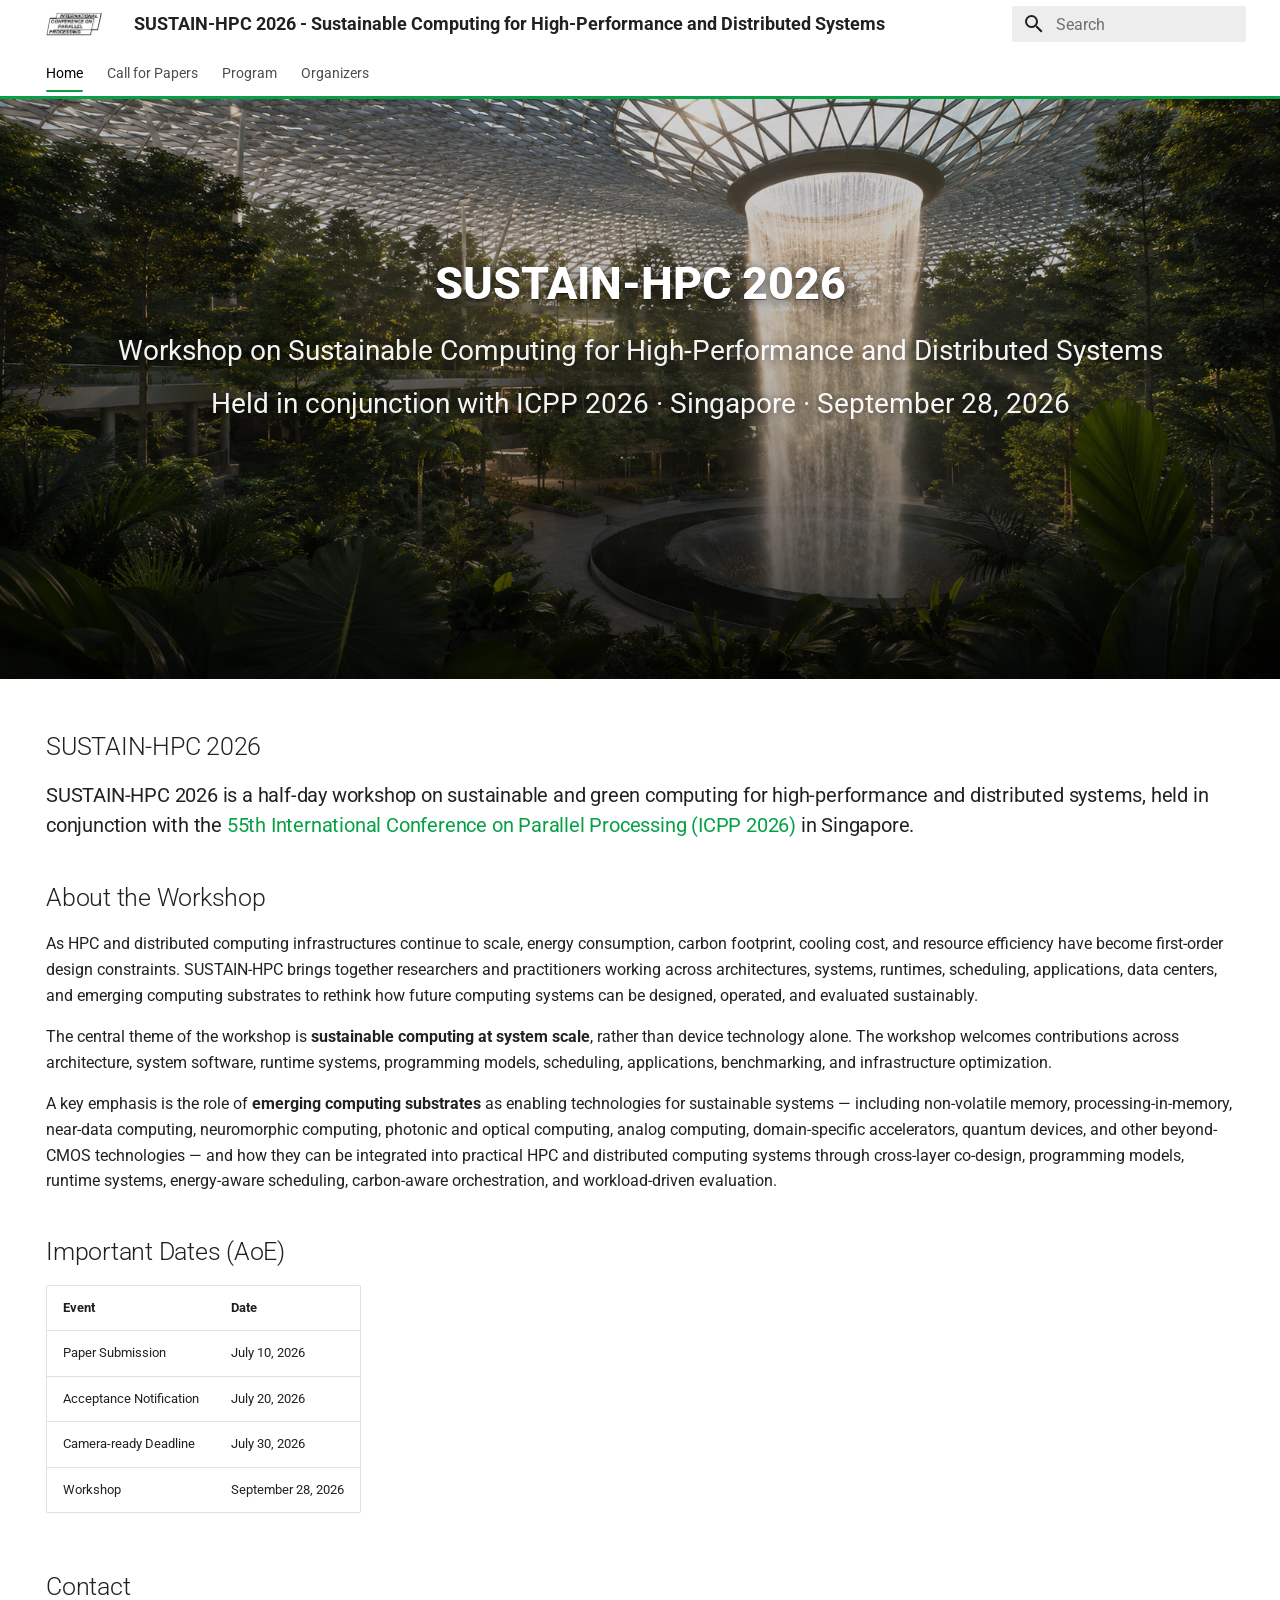
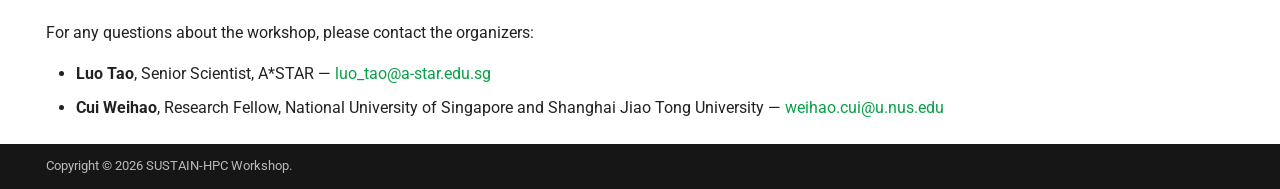
==== commit 2a097e0e: "Deployed 88fdf3a with MkDocs version: 1.6.1" ====
--- a/index.html
+++ b/index.html
@@ -97,7 +97,7 @@
     
     
     
-    <body dir="ltr" data-md-color-scheme="default" data-md-color-primary="white" data-md-color-accent="indigo">
+    <body dir="ltr" data-md-color-scheme="default" data-md-color-primary="white" data-md-color-accent="custom">
   
     
     <input class="md-toggle" data-md-toggle="drawer" type="checkbox" id="__drawer" autocomplete="off">
@@ -135,7 +135,7 @@
       <div class="md-header__ellipsis">
         <div class="md-header__topic">
           <span class="md-ellipsis">
-            SUSTAIN-HPC 2026 - Sustainable Computing for High-Performance and Distributed Systems
+            <span class="site-name__brand">SUSTAIN-HPC 2026</span> - Sustainable Computing for High-Performance and Distributed Systems
           </span>
         </div>
         <div class="md-header__topic" data-md-component="header-topic">
@@ -303,7 +303,7 @@
     }
   </style>
   <section class="hero">
-    <img class="hero__image" src="assets/imgs/hero1.webp" alt="SUSTAIN-HPC 2026 hero image" />
+    <img class="hero__image" src="assets/imgs/hero1.png" alt="SUSTAIN-HPC 2026 hero image" />
     <div class="hero__overlay">
       <h1 class="hero__title">SUSTAIN-HPC 2026</h1>
       <p class="hero__subtitle">Workshop on Sustainable Computing for High-Performance and Distributed Systems</p>
--- a/assets/stylesheets/extra.css
+++ b/assets/stylesheets/extra.css
@@ -1,3 +1,52 @@
+/* Light-green accents to emphasize "sustainable".
+   Header stays white/clean; green is used as the accent throughout. */
+:root {
+  --sustain-green: #07A047;
+  --sustain-green-dark: #05803a;
+  --sustain-green-light: #66bb6a;
+
+}
+
+/* Material defines these on the color scheme (on <body>), which beats :root.
+   Override them at the same level so links pick up the sustainable green. */
+[data-md-color-scheme="default"] {
+  --md-accent-fg-color: var(--sustain-green-dark);
+  --md-accent-fg-color--transparent: rgba(7, 160, 71, 0.1);
+  --md-typeset-a-color: var(--sustain-green);
+}
+
+/* Thin green strip along the bottom of the white header */
+.md-header {
+  border-bottom: 3px solid var(--sustain-green);
+}
+
+/* Active nav tab: green label + green underline indicator */
+.md-tabs__link--active {
+  color: var(--sustain-green) !important;
+  font-weight: 700;
+}
+
+.md-tabs__item {
+  position: relative;
+}
+
+.md-tabs__item--active > .md-tabs__link::after {
+  content: "";
+  position: absolute;
+  left: 0.6rem;
+  right: 0.6rem;
+  bottom: 0.2rem;
+  height: 2px;
+  background: var(--sustain-green);
+  border-radius: 2px;
+}
+
+/* Tab hover */
+.md-tabs__link:hover {
+  color: var(--sustain-green);
+  opacity: 1;
+}
+
 /* Hide the title */
 .md-typeset h1,
 .md-content__button {
@@ -61,6 +110,7 @@
   line-height: 1.15;
   text-shadow: 0 2px 12px rgba(0, 0, 0, 0.6), 0 1px 0 rgba(0, 0, 0, 0.4);
 }
+
 
 .hero__overlay__small {
   position: absolute;
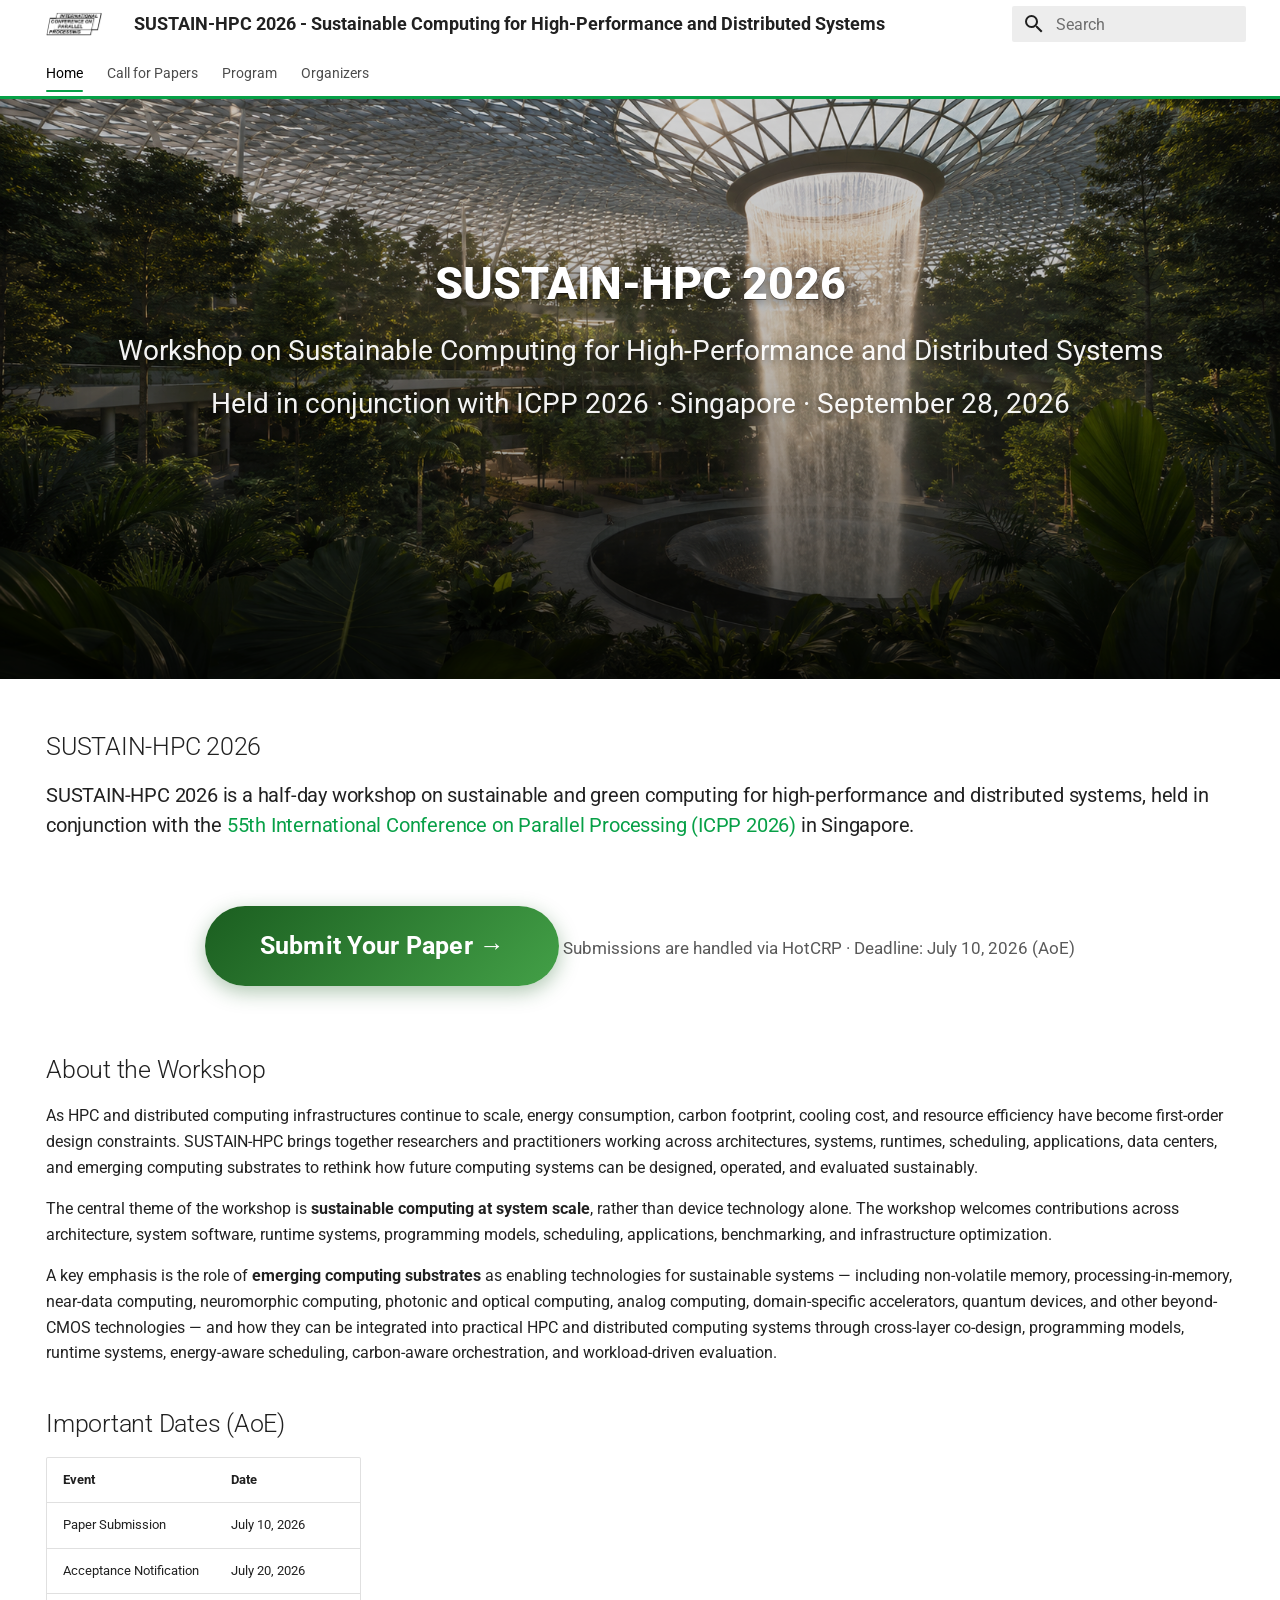
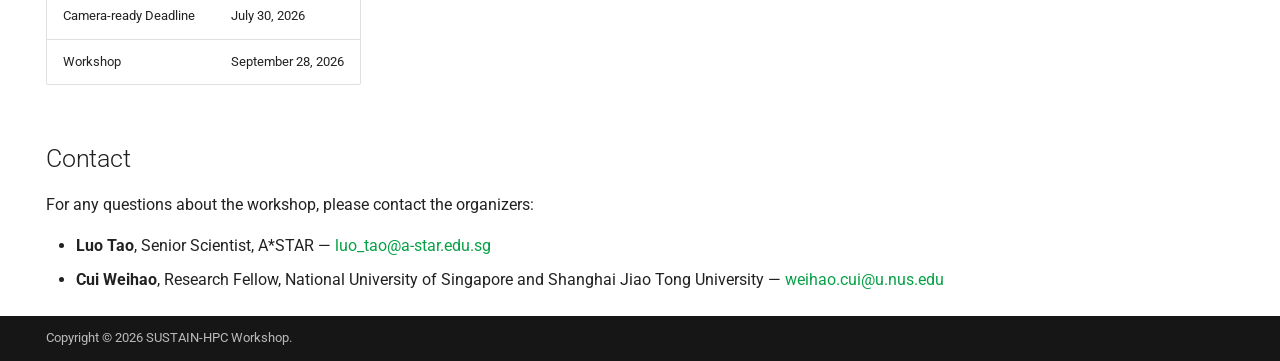
==== commit fc89bfa4: "Deployed d6e034b with MkDocs version: 1.6.1" ====
--- a/index.html
+++ b/index.html
@@ -616,6 +616,10 @@
 <div>
 <h2 class="landingpage-heading" id="sustain-hpc-2026">SUSTAIN-HPC 2026</h2>
 <h3 id="[base64]">SUSTAIN-HPC 2026 is a half-day workshop on sustainable and green computing for high-performance and distributed systems, held in conjunction with the <a href="https://icpp2026.github.io/" target="_blank">55th International Conference on Parallel Processing (ICPP 2026)</a> in Singapore.</h3>
+</div>
+<div class="submit-cta">
+<p><a class="submit-button" href="https://sustain-hpc26.hotcrp.com/" rel="noopener" target="_blank">Submit Your Paper &rarr;</a>
+<span class="submit-cta__note">Submissions are handled via HotCRP &middot; Deadline: July 10, 2026 (AoE)</span></p>
 </div>
 <div>
 <h2 id="about-the-workshop">About the Workshop</h2>
--- a/assets/stylesheets/extra.css
+++ b/assets/stylesheets/extra.css
@@ -51,6 +51,53 @@
 .md-typeset h1,
 .md-content__button {
   display: none;
+}
+
+/* Submission call-to-action button */
+.submit-cta {
+  display: flex;
+  flex-direction: column;
+  align-items: center;
+  gap: 0.6rem;
+  margin: 2.5rem 0;
+  text-align: center;
+}
+
+.md-typeset .submit-button,
+.md-typeset .submit-button:visited {
+  display: inline-block;
+  padding: 1rem 2.75rem;
+  font-size: 1.25rem;
+  font-weight: 700;
+  letter-spacing: 0.01em;
+  color: #fff;
+  background: linear-gradient(135deg, #1b5e20, #43a047);
+  border: none;
+  border-radius: 999px;
+  text-decoration: none;
+  box-shadow: 0 6px 20px rgba(27, 94, 32, 0.35);
+  transition: transform 0.15s ease, box-shadow 0.15s ease, filter 0.15s ease;
+}
+
+.md-typeset .submit-button:hover,
+.md-typeset .submit-button:focus {
+  color: #fff;
+  transform: translateY(-2px);
+  box-shadow: 0 10px 28px rgba(27, 94, 32, 0.45);
+  filter: brightness(1.05);
+}
+
+.submit-cta__note {
+  font-size: 0.85rem;
+  opacity: 0.75;
+}
+
+@media (max-width: 599px) {
+  .md-typeset .submit-button,
+  .md-typeset .submit-button:visited {
+    padding: 0.85rem 1.75rem;
+    font-size: 1.05rem;
+  }
 }
 
 .hero {
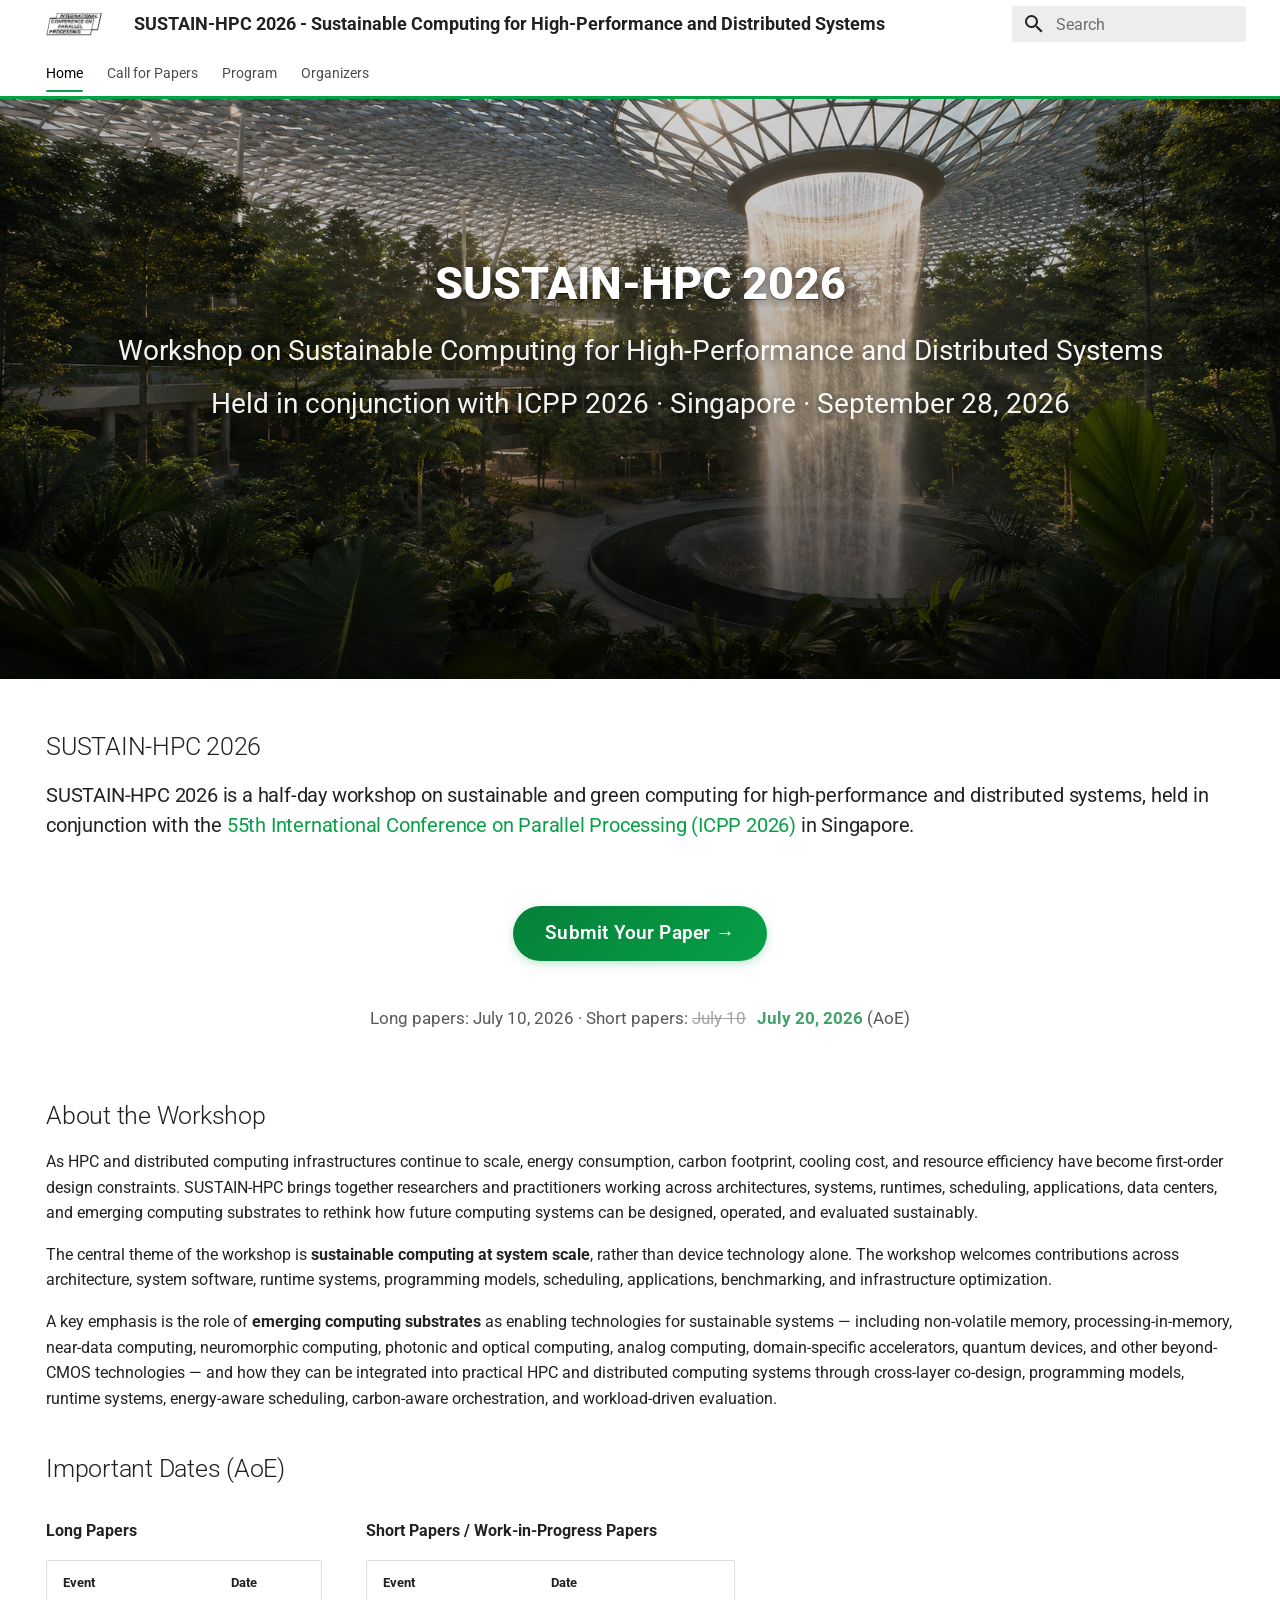
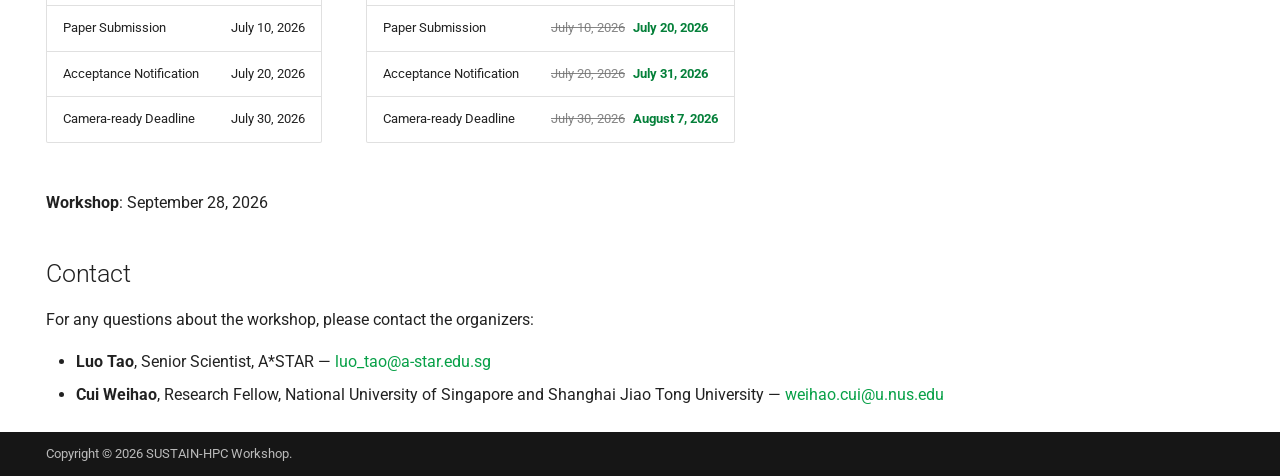
==== commit 67a0c638: "Deployed 386c910 with MkDocs version: 1.6.1" ====
--- a/index.html
+++ b/index.html
@@ -618,8 +618,8 @@
 <h3 id="[base64]">SUSTAIN-HPC 2026 is a half-day workshop on sustainable and green computing for high-performance and distributed systems, held in conjunction with the <a href="https://icpp2026.github.io/" target="_blank">55th International Conference on Parallel Processing (ICPP 2026)</a> in Singapore.</h3>
 </div>
 <div class="submit-cta">
-<p><a class="submit-button" href="https://sustain-hpc26.hotcrp.com/" rel="noopener" target="_blank">Submit Your Paper &rarr;</a>
-<span class="submit-cta__note">Submissions are handled via HotCRP &middot; Deadline: July 10, 2026 (AoE)</span></p>
+<p><a class="submit-button" href="https://sustain-hpc26.hotcrp.com/" rel="noopener" target="_blank">Submit Your Paper &rarr;</a></p>
+<p><span class="submit-cta__note">Long papers: July 10, 2026 &middot; Short papers: <del class="date-old">July 10</del> <span class="date-new">July 20, 2026</span> (AoE)</span></p>
 </div>
 <div>
 <h2 id="about-the-workshop">About the Workshop</h2>
@@ -629,6 +629,9 @@
 </div>
 <div>
 <h2 id="important-dates-aoe">Important Dates (AoE)</h2>
+<div class="dates-columns">
+<div class="dates-column">
+<p><strong>Long Papers</strong></p>
 <table>
 <thead>
 <tr>
@@ -649,12 +652,36 @@
 <td>Camera-ready Deadline</td>
 <td>July 30, 2026</td>
 </tr>
+</tbody>
+</table>
+</div>
+<div class="dates-column">
+<p><strong>Short Papers / Work-in-Progress Papers</strong></p>
+<table>
+<thead>
 <tr>
-<td>Workshop</td>
-<td>September 28, 2026</td>
+<th>Event</th>
+<th>Date</th>
+</tr>
+</thead>
+<tbody>
+<tr>
+<td>Paper Submission</td>
+<td><del class="date-old">July 10, 2026</del> <span class="date-new">July 20, 2026</span></td>
+</tr>
+<tr>
+<td>Acceptance Notification</td>
+<td><del class="date-old">July 20, 2026</del> <span class="date-new">July 31, 2026</span></td>
+</tr>
+<tr>
+<td>Camera-ready Deadline</td>
+<td><del class="date-old">July 30, 2026</del> <span class="date-new">August 7, 2026</span></td>
 </tr>
 </tbody>
 </table>
+</div>
+</div>
+<p><strong>Workshop</strong>: September 28, 2026</p>
 </div>
 <div>
 <h2 id="contact">Contact</h2>
--- a/assets/stylesheets/extra.css
+++ b/assets/stylesheets/extra.css
@@ -66,24 +66,24 @@
 .md-typeset .submit-button,
 .md-typeset .submit-button:visited {
   display: inline-block;
-  padding: 1rem 2.75rem;
-  font-size: 1.25rem;
-  font-weight: 700;
+  padding: 0.6rem 1.6rem;
+  font-size: 0.95rem;
+  font-weight: 600;
   letter-spacing: 0.01em;
   color: #fff;
-  background: linear-gradient(135deg, #1b5e20, #43a047);
+  background: linear-gradient(135deg, var(--sustain-green-dark), var(--sustain-green));
   border: none;
   border-radius: 999px;
   text-decoration: none;
-  box-shadow: 0 6px 20px rgba(27, 94, 32, 0.35);
+  box-shadow: 0 3px 10px rgba(7, 160, 71, 0.25);
   transition: transform 0.15s ease, box-shadow 0.15s ease, filter 0.15s ease;
 }
 
 .md-typeset .submit-button:hover,
 .md-typeset .submit-button:focus {
   color: #fff;
-  transform: translateY(-2px);
-  box-shadow: 0 10px 28px rgba(27, 94, 32, 0.45);
+  transform: translateY(-1px);
+  box-shadow: 0 5px 14px rgba(7, 160, 71, 0.32);
   filter: brightness(1.05);
 }
 
@@ -92,11 +92,36 @@
   opacity: 0.75;
 }
 
+/* Struck-through original date next to an extended deadline */
+.date-old {
+  opacity: 0.55;
+  margin-right: 0.4em;
+}
+
+.date-new {
+  color: var(--sustain-green-dark);
+  font-weight: 700;
+}
+
+/* Long paper / short paper date tables side by side */
+.dates-columns {
+  display: flex;
+  flex-wrap: wrap;
+  gap: 2rem;
+  align-items: flex-start;
+  justify-content: flex-start;
+}
+
+.dates-column {
+  flex: 0 1 auto;
+  min-width: 280px;
+}
+
 @media (max-width: 599px) {
   .md-typeset .submit-button,
   .md-typeset .submit-button:visited {
-    padding: 0.85rem 1.75rem;
-    font-size: 1.05rem;
+    padding: 0.55rem 1.4rem;
+    font-size: 0.9rem;
   }
 }
 
